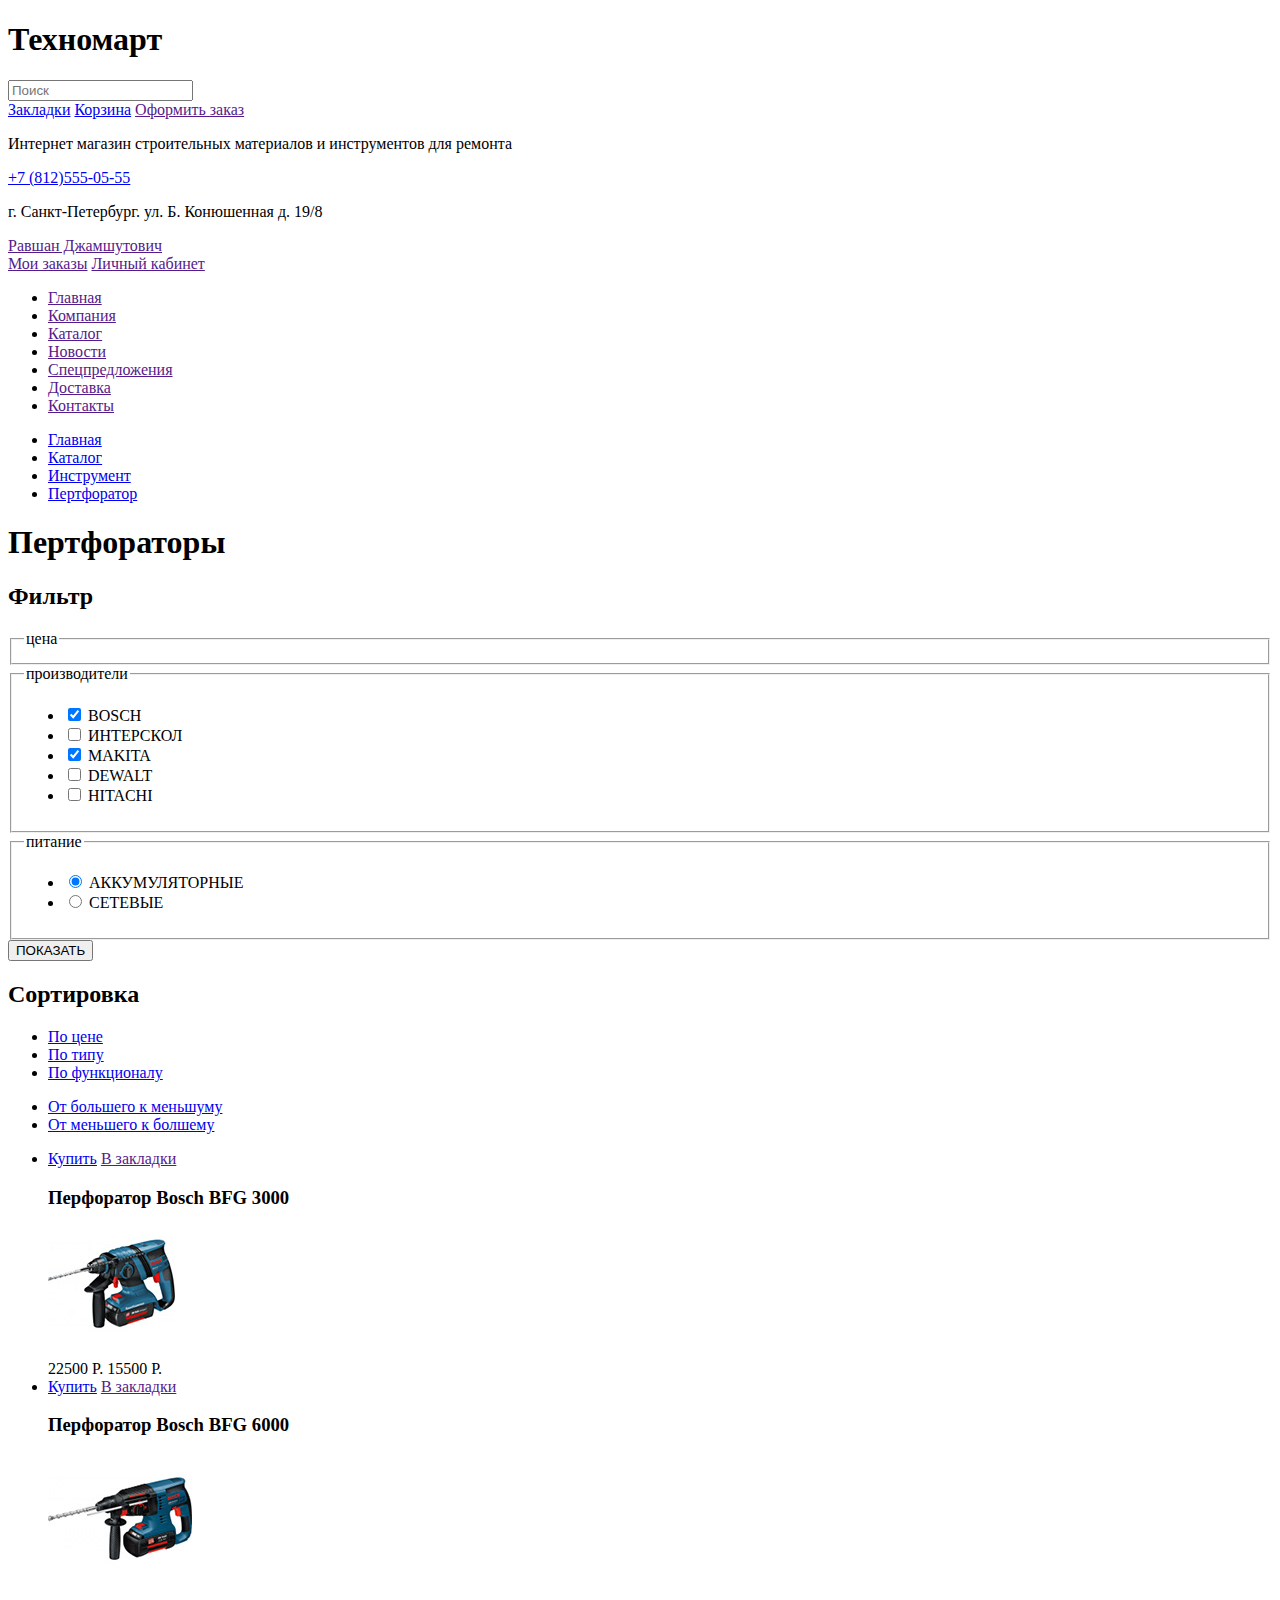
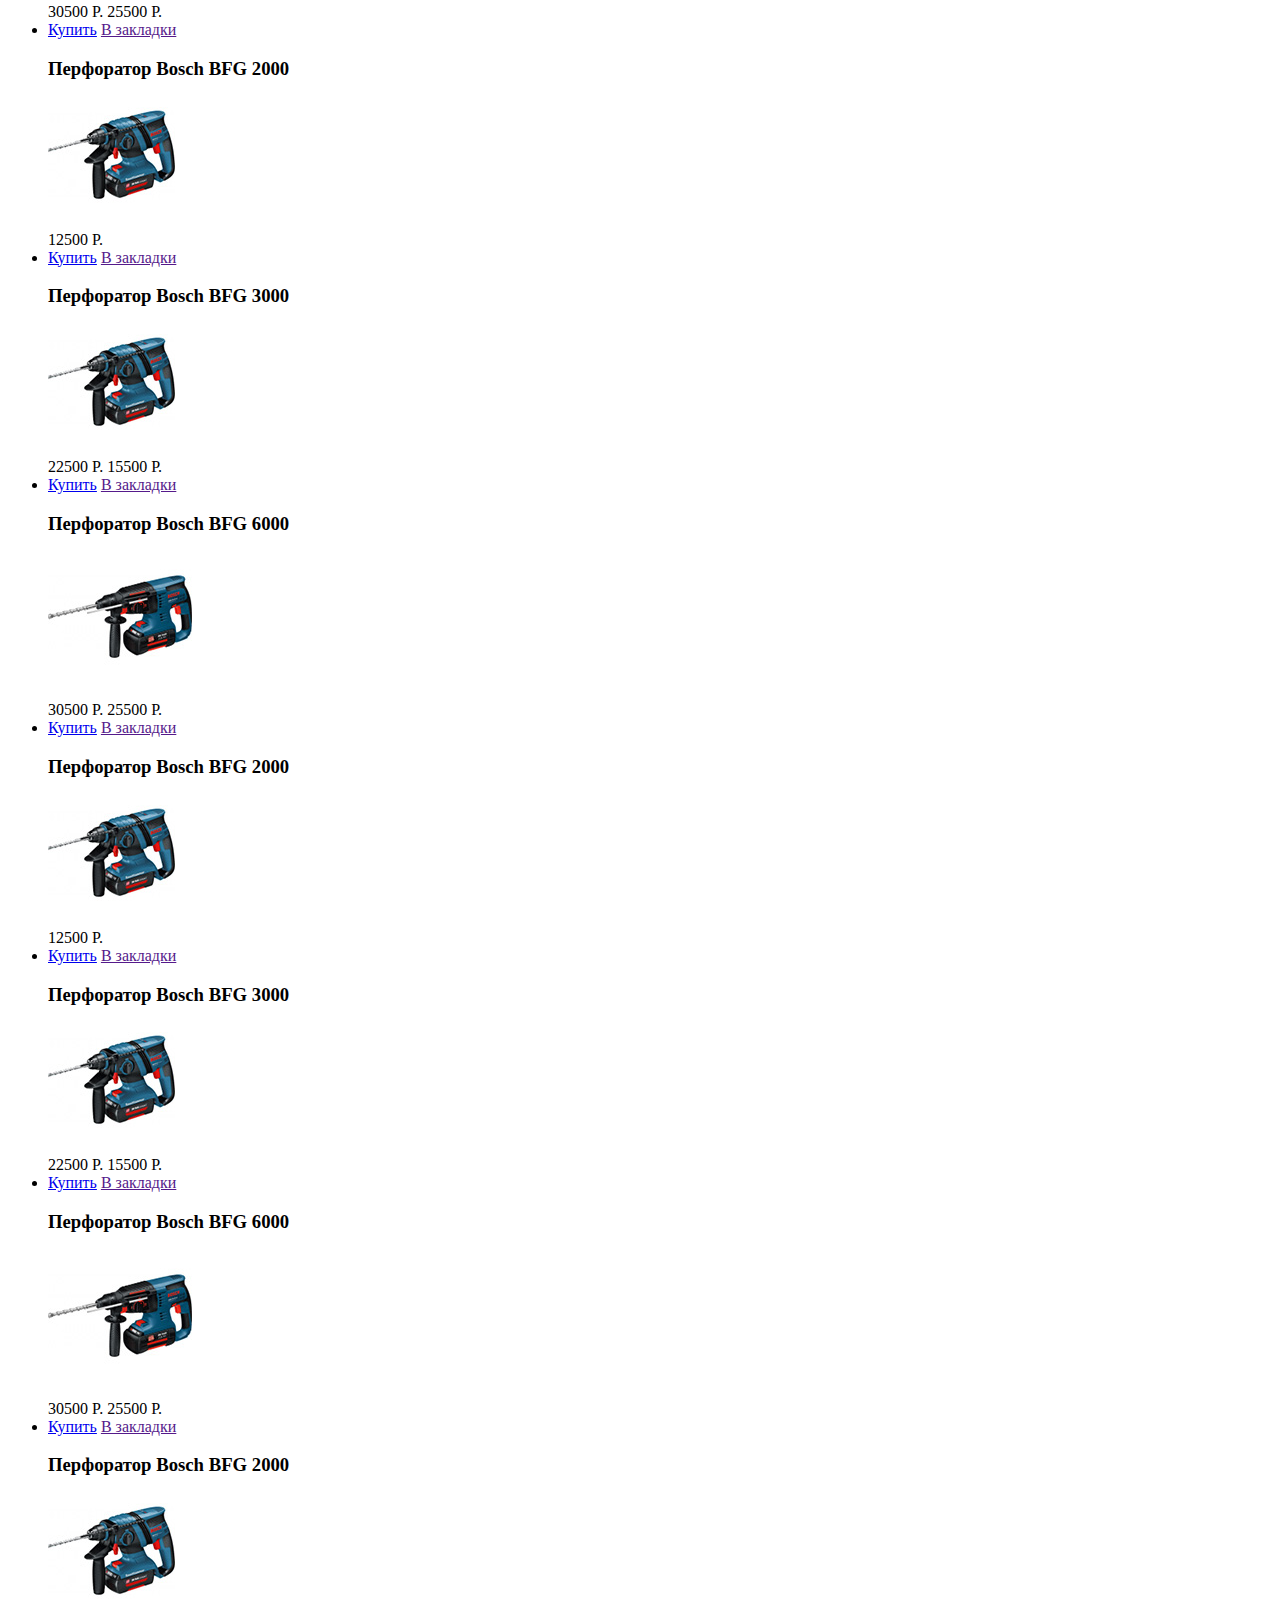
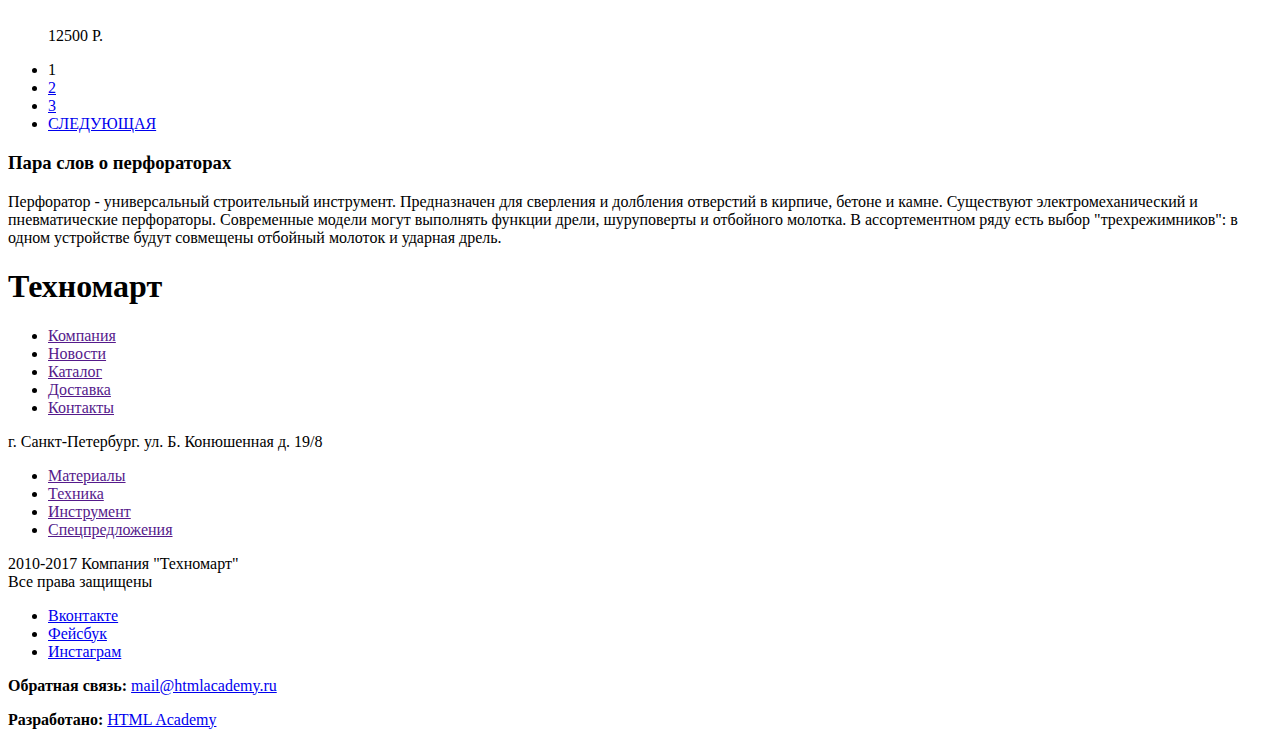
==== catalog.html @ e3977435 "СДесь формы" ====
<!DOCTYPE html>
<html lang="ru">

<head>
  <meta charset="utf-8">
  <title>HTML Academy: Техномарт</title>
</head>

<body>
  <!--
			header
		-->
  <header>
    <div class="conteiner">
      <div class="header-top">
        <div class="logo">
          <h1>Техномарт</h1>
        </div>
        <div class="search"><input type="search" placeholder="Поиск"></div>
        <a class="bookmarks" href="#">Закладки</a>
        <a class="basket" href="#">Корзина</a>
        <a class="checkout" href="">Оформить заказ</a>
      </div>
      <div class="header-bottom">
        <p>Интернет магазин строительных материалов и инструментов для ремонта
        </p>
        <div class="contacts">
          <div class="tel">
            <a href="tel:+78125550555">+7 (812)555-05-55 </a>
          </div>
          <p>г. Санкт-Петербург. ул. Б. Конюшенная д. 19/8</p>
        </div>
        <div class="user-block">
          <a href="">Равшан Джамшутович</a>
        </div>
        <div class="information">
          <a  class="my-orders"href="">Мои заказы</a>
          <a  class ="cabinet "href="">Личный кабинет</a>
        </div>
        <nav class="header-nav">
          <ul>
            <li><a href="">Главная</a></li>
            <li><a href="">Компания</a></li>
            <li><a href="">Каталог</a></li>
            <li><a href="">Новости</a></li>
            <li><a href="">Спецпредложения</a></li>
            <li><a href="">Доставка</a></li>
            <li><a href="">Контакты</a></li>
          </ul>
        </nav>
      </div>
    </div>
  </header>
  <!--
  
         Это main 
   
   -->
  <main>
    <div class="conteiner">
      <ul class="breadcrumbs">
        <li><a href="index">Главная</a></li>
        <li><a href="catalog">Каталог</a></li>
        <li><a href="instrument">Инструмент</a></li>
        <li class="breadcrumbs-current"><a href="perforator">Пертфоратор</a></li>
      </ul>
      <div class="caption">
        <h1>Пертфораторы</h1>
      </div>
      <section class="filters">
        <h2>Фильтр</h2>
        <!-- Здесь будет форма -->
        <form class="filter" metod="get" action="https://echo.htmlacademy.ru">
          <fieldset>
            <legend>цена</legend>
            </fieldset>
          <fieldset>
            <legend>производители</legend>
          <ul>
            <li class="filter-option">
              <input class="visually-hidden filter-input filter-input-checkbox" type="checkbox" name="bosch" id="filter-bosch" checked>
              <label for="filter-bosch">BOSCH</label>
            </li>
            <li class="filter-option">
              <input class="visually-hidden filter-input filter-input-checkbox" type="checkbox" name="интерскол" id="filter-interskol">
              <label for="filter-interskol">ИНТЕРСКОЛ</label>
            </li>
            <li class="filter-option">
              <input class="visually-hidden filter-input filter-input-checkbox" type="checkbox" name="makita" id="filter-makita" checked>
              <label for="filter-makita">MAKITA</label>
            </li>
            <li class="filter-option">
              <input class="visually-hidden filter-input filter-input-checkbox" type="checkbox" name="dewalt" id="filter-dewalt">
              <label for="filter-dewalt">DEWALT</label>
            </li>
            <li class="filter-option">
              <input class="visually-hidden filter-input filter-input-checkbox" type="checkbox" name="hitachi" id="filter-hitachi">
              <label for="filter-hitachi">HITACHI</label>
            </li>
          </ul>
          </fieldset>
          <fieldset>
            <legend>питание</legend>
          <ul>
            <li class="filter-option">
              <input class="visually-hidden filter-input filter-input-radio" type="radio" name="supply" value="baterry" checked id="filter-baterry">
              <label for="filter-baterry">АККУМУЛЯТОРНЫЕ</label>
            </li>
            <li class="filter-option">
              <input class="visually-hidden filter-input filter-input-radio" type="radio" name="supply" value="network" id="filter-supply">
              <label for="filter-supply">СЕТЕВЫЕ</label>
            </li>
          </ul>
          </fieldset>
          <button type="submit" class="filter-button">ПОКАЗАТЬ</button>
        </form>
      </section>
      <section class="catalog">
        <div class=header>
          <h2>Cортировка</h2>
          <ul>
            <li><a href="#">По цене</a>
              <li><a href="#">По типу</a>
                <li><a href="#">По функционалу</a>
          </ul>
          <ul>
            <li><a href="#">От большего к меньшуму</a>
              <li><a href="#">От меньшего к болшему</a>
          </ul>
        </div>
        <div class="catolog-prefarators">
          <ul>
            <li class="popular-product-item">
              <div class="actions">
                <a href="#">Купить</a>
                <a href="">В закладки</a>
              </div>
              <h3> Перфоратор Bosch BFG 3000</h3>
              <p class="popular-product-item-image">
                <img src="/img/bfg_3000.jpg" alt="Перфоратор Bosch BFG 3000" width="127" height="112">
              </p>
              <span class="oldprice">22500 P.</span>
              <span class="newprice">15500 Р.</span>
            </li>
            <li class="popular-product-item">
              <div class="actions">
                <a href="#">Купить</a>
                <a href="">В закладки</a>
              </div>
              <h3>Перфоратор Bosch BFG 6000</h3>
              <p class="popular-product-item-image">
                <img src="/img/bfg_6000.jpg" alt=">Перфоратор Bosch BFG 6000" width="144" height="128">
              </p>
              <span class="oldprice">30500 P.</span>
              <span class="newprice">25500 Р.</span>
            </li>
            <li class="popular-product-item">
              <div class="actions">
                <a href="#">Купить</a>
                <a href="">В закладки</a>
              </div>
              <h3>Перфоратор Bosch BFG 2000</h3>
              <p class="popular-product-item-image">
                <img src="/img/bfg_2000.jpg" alt="Перфоратор Bosch BFG 2000" width="127" height="112">
              </p>
              <span class="newprice">12500 Р.</span>
            </li>
            <li class="popular-product-item">
              <div class="actions">
                <a href="#">Купить</a>
                <a href="">В закладки</a>
              </div>
              <h3> Перфоратор Bosch BFG 3000</h3>
              <p class="popular-product-item-image">
                <img src="/img/bfg_3000.jpg" alt="Перфоратор Bosch BFG 3000" width="127" height="112">
              </p>
              <span class="oldprice">22500 P.</span>
              <span class="newprice">15500 Р.</span>
            </li>
            <li class="popular-product-item">
              <div class="actions">
                <a href="#">Купить</a>
                <a href="">В закладки</a>
              </div>
              <h3>Перфоратор Bosch BFG 6000</h3>
              <p class="popular-product-item-image">
                <img src="/img/bfg_6000.jpg" alt=">Перфоратор Bosch BFG 6000" width="144" height="128">
              </p>
              <span class="oldprice">30500 P.</span>
              <span class="newprice">25500 Р.</span>
            </li>
            <li class="popular-product-item">
              <div class="actions">
                <a href="#">Купить</a>
                <a href="">В закладки</a>
              </div>
              <h3>Перфоратор Bosch BFG 2000</h3>
              <p class="popular-product-item-image">
                <img src="/img/bfg_2000.jpg" alt="Перфоратор Bosch BFG 2000" width="127" height="112">
              </p>
              <span class="newprice">12500 Р.</span>
            </li>
            <li class="popular-product-item">
              <div class="actions">
                <a href="#">Купить</a>
                <a href="">В закладки</a>
              </div>
              <h3> Перфоратор Bosch BFG 3000</h3>
              <p class="popular-product-item-image">
                <img src="/img/bfg_3000.jpg" alt="Перфоратор Bosch BFG 3000" width="127" height="112">
              </p>
              <span class="oldprice">22500 P.</span>
              <span class="newprice">15500 Р.</span>
            </li>
            <li class="popular-product-item">
              <div class="actions">
                <a href="#">Купить</a>
                <a href="">В закладки</a>
              </div>
              <h3>Перфоратор Bosch BFG 6000</h3>
              <p class="popular-product-item-image">
                <img src="/img/bfg_6000.jpg" alt=">Перфоратор Bosch BFG 6000" width="144" height="128">
              </p>
              <span class="oldprice">30500 P.</span>
              <span class="newprice">25500 Р.</span>
            </li>
            <li class="popular-product-item">
              <div class="actions">
                <a href="#">Купить</a>
                <a href="">В закладки</a>
              </div>
              <h3>Перфоратор Bosch BFG 2000</h3>
              <p class="popular-product-item-image">
                <img src="/img/bfg_2000.jpg" alt="Перфоратор Bosch BFG 2000" width="127" height="112">
              </p>
              <span class="newprice">12500 Р.</span>
            </li>
          </ul>
        </div>
        <ul class="pagination-list">
          <li class="pagination-item pagination-item-current"><a>1</a></li>
          <li class="pagination-item"><a href=#>2</a></li>
          <li class="pagination-item"><a href=#>3</a></li>
          <li class="pagination-item paginator-btn-next"><a href=#>СЛЕДУЮЩАЯ</a></li>
        </ul>
      </section>
      <article>
        <h3>Пара слов о перфораторах</h3>
        <P>Перфоратор - универсальный строительный инструмент. Предназначен для сверления и долбления отверстий в кирпиче, бетоне и камне. Существуют электромеханический и пневматические перфораторы. Современные модели могут выполнять функции дрели, шуруповерты и отбойного молотка. В ассортементном ряду есть выбор "трехрежимников": в одном устройстве будут совмещены отбойный молоток и ударная дрель. </P>
      </article>
    </div>
  </main>
  <!-- 
  
  Это Footer

  
  -->
  <footer class="footer">
    <div class="conteiner">
      <div class="top-footer">
        <h1>Техномарт</h1>
        <ul class="top-footer-navigation">
          <li><a href="">Компания</a></li>
          <li><a href="">Новости</a></li>
          <li><a href="">Каталог</a></li>
          <li><a href="">Доставка</a></li>
          <li><a href="">Контакты</a></li>
        </ul>
      </div>
      <div class="footer-center">
        <p>г. Санкт-Петербург. ул. Б. Конюшенная д. 19/8</p>
        <ul class="footer-center-nav">
          <li><a href="">Материалы</a></li>
          <li><a href="">Техника</a></li>
          <li><a href="">Инструмент</a></li>
          <li><a href="">Спецпредложения</a></li>
        </ul>
      </div>
      <div class="bottom-footer">
        <p class="about-contacts">
          2010-2017 Компания "Техномарт" <br> Все права защищены
        </p>
        <div class="footer-social">
          <ul>
            <li><a class="social-button" href="#">Вконтакте</a></li>
            <li><a class="social-button" href="#">Фейсбук</a></li>
            <li><a class="social-button" href="#">Инстаграм</a></li>
          </ul>
        </div>
        <p class="footer-mail">
          <b>Обратная связь:</b>
          <a class="button" href="mail@htmlacademy.ru">mail@htmlacademy.ru</a>
        </p>
        <p class="footer-copyright">
          <b>Разработано:</b>
          <a class="button" href="https://htmlacademy.ru">HTML Academy</a>
        </p>
      </div>
    </div>
  </footer>
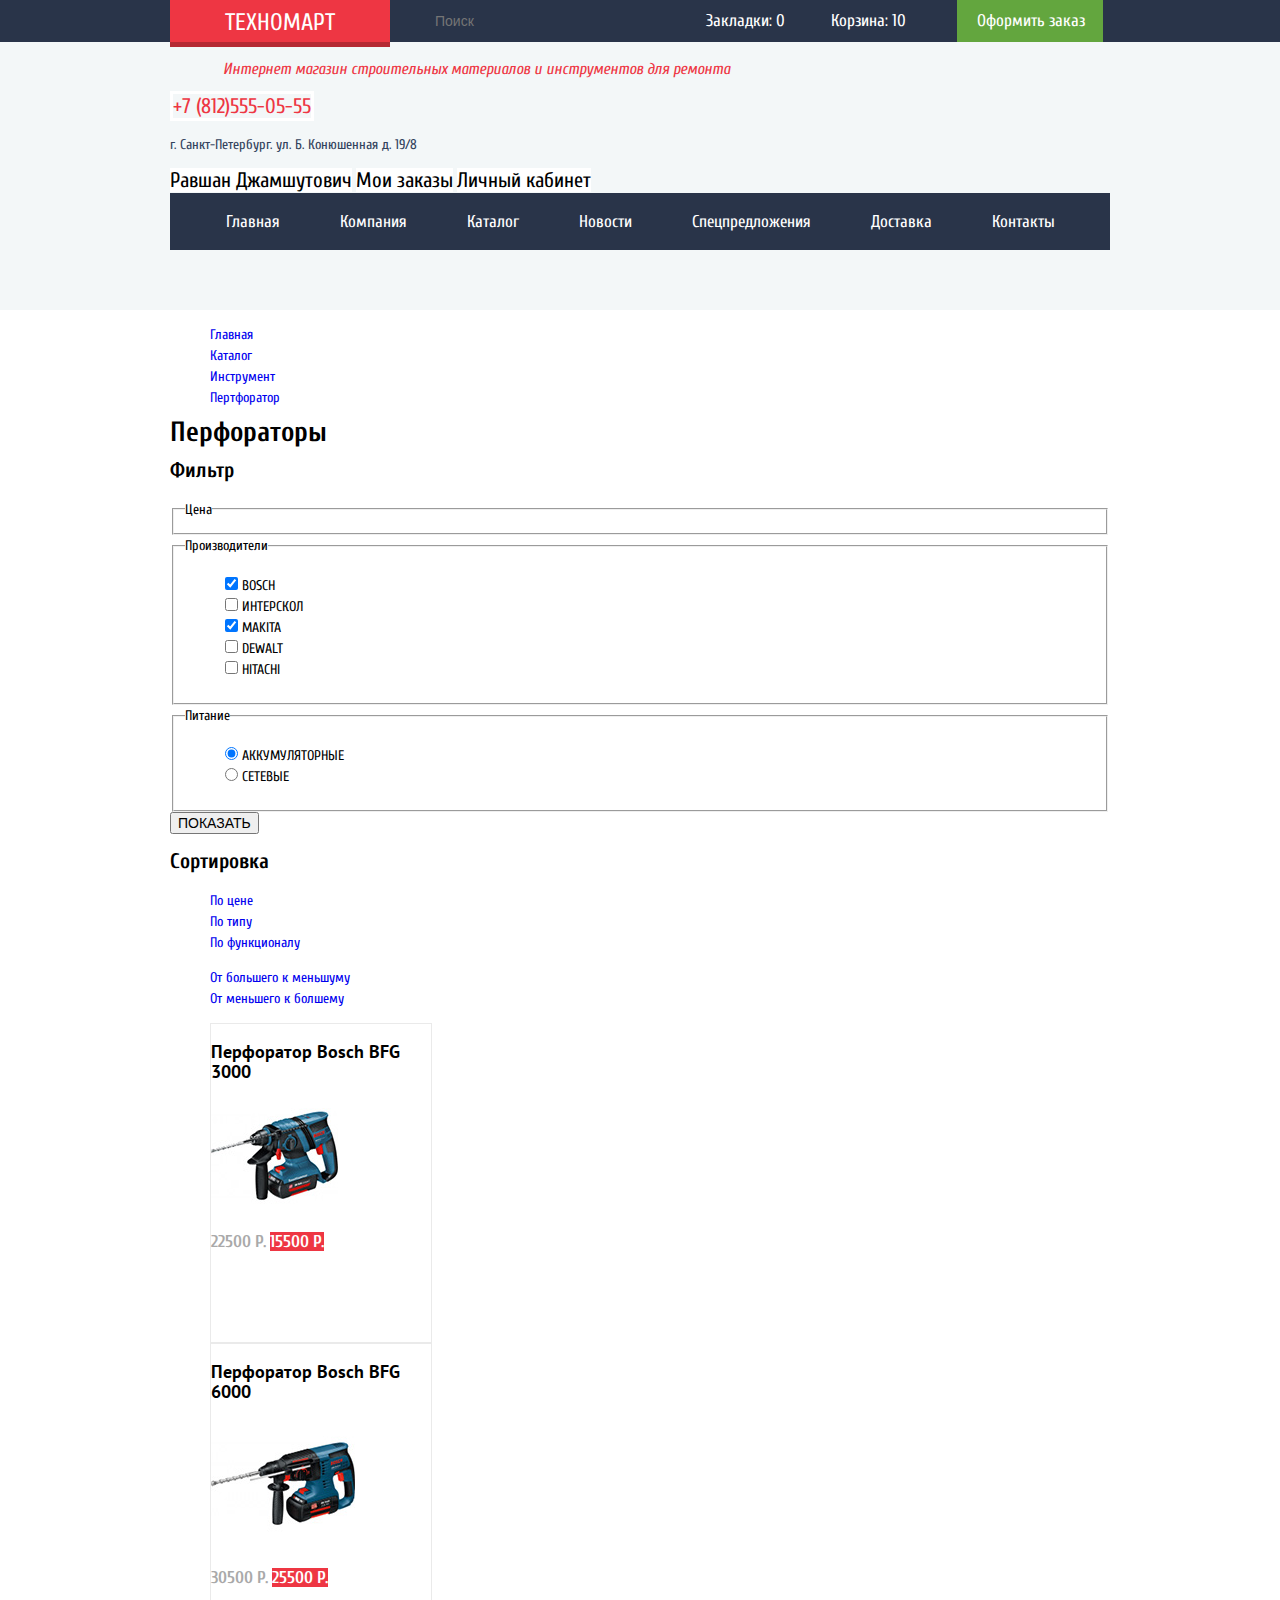
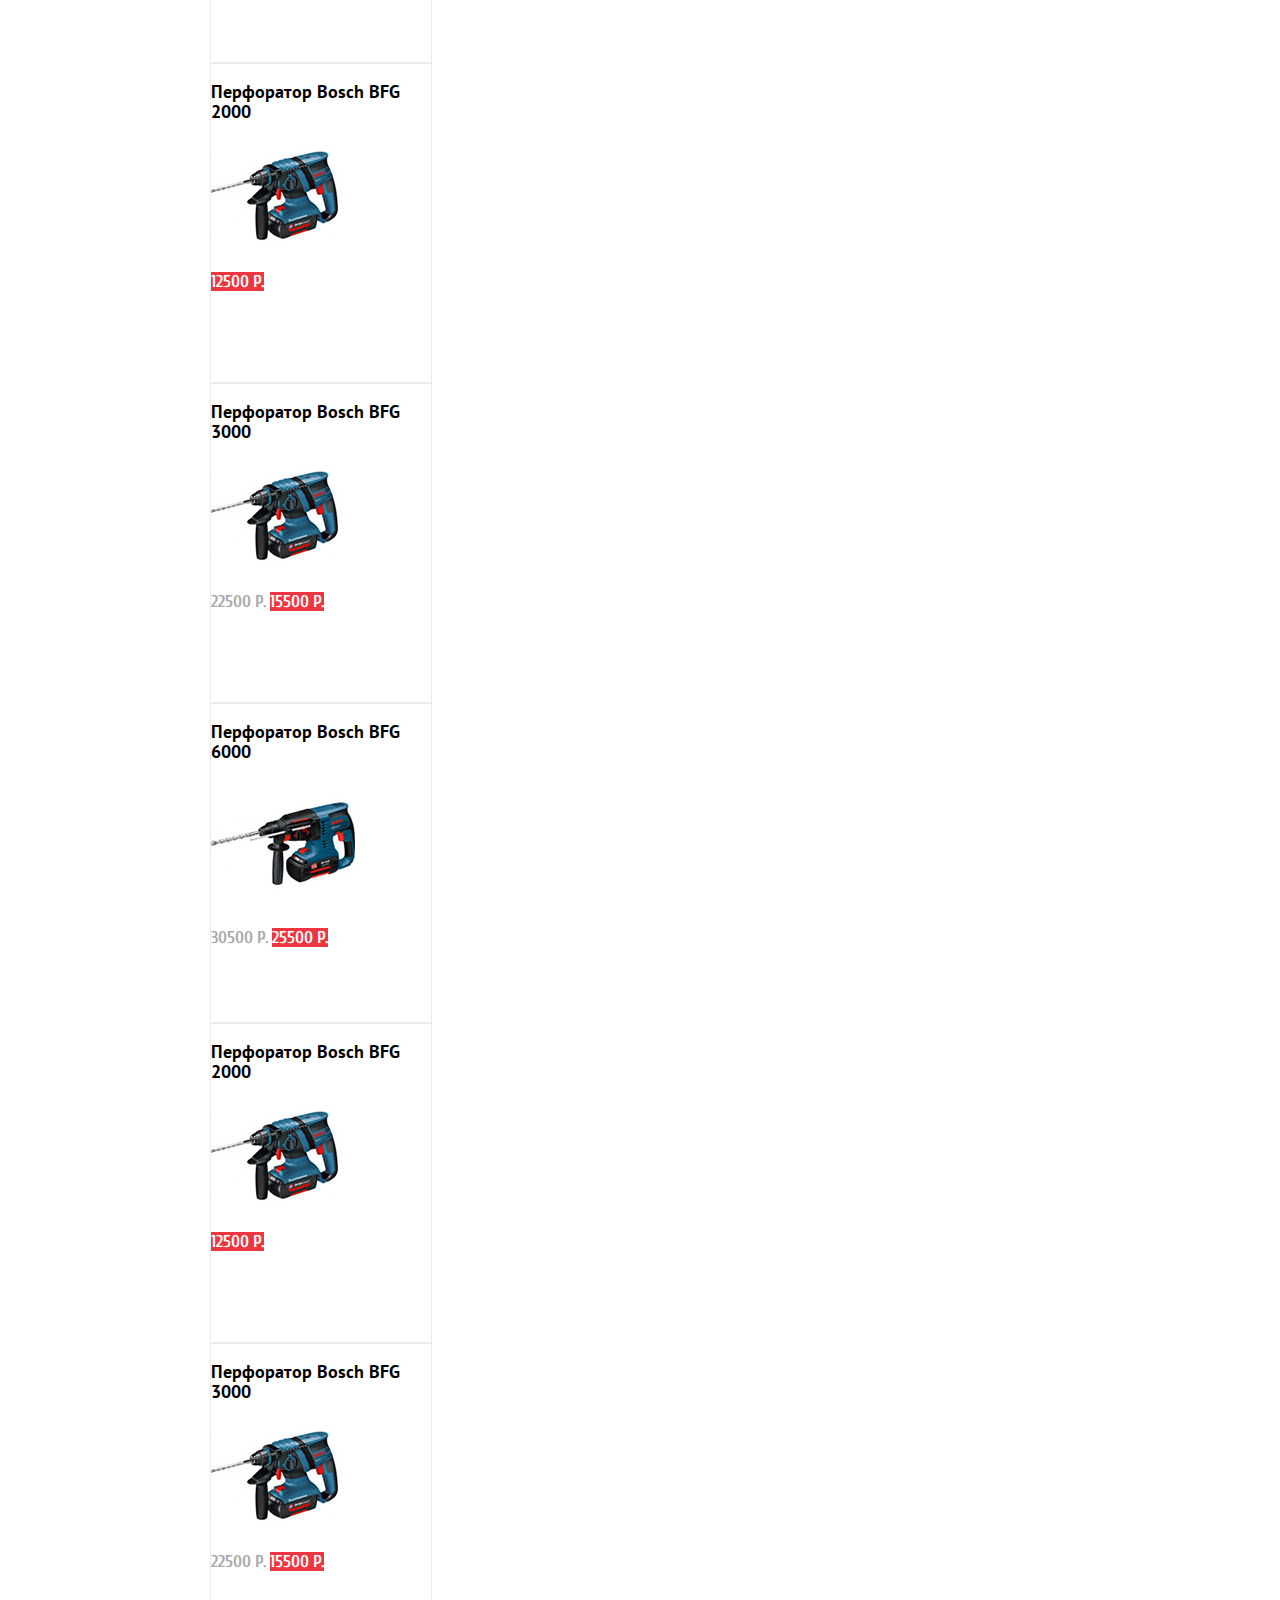
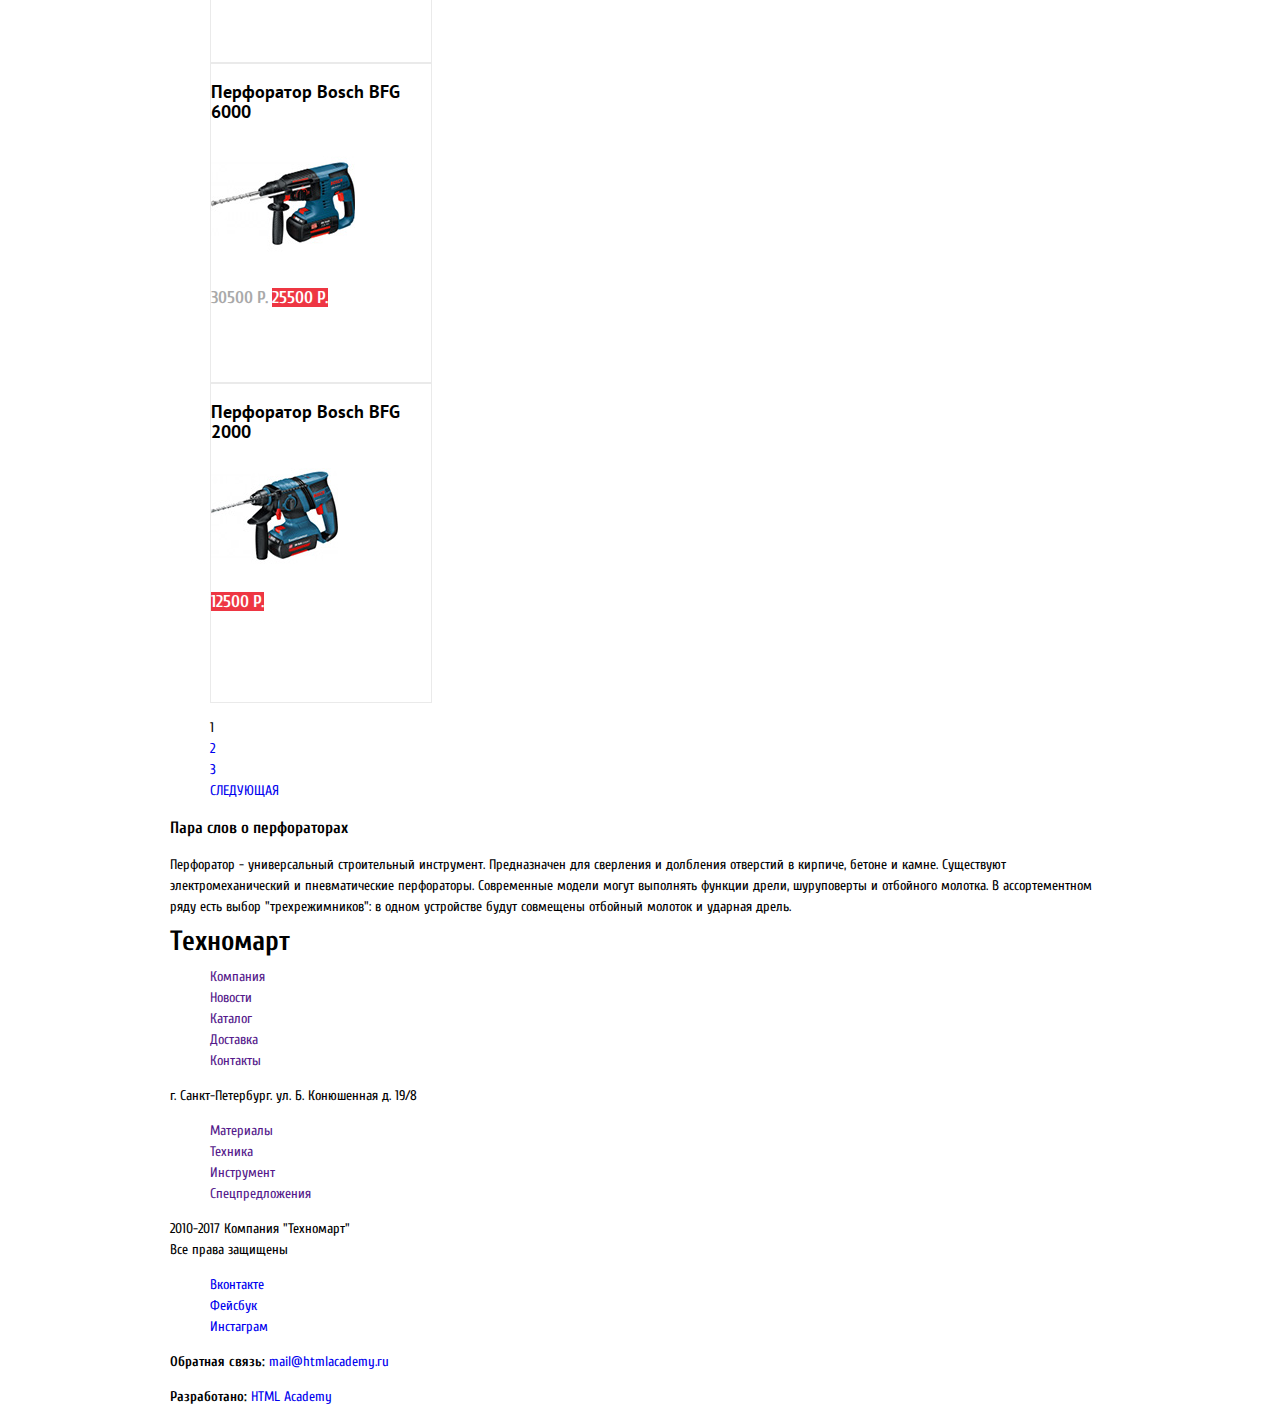
==== commit bb5728a4: "Некоторые исправления в css" ====
--- a/catalog.html
+++ b/catalog.html
@@ -4,26 +4,34 @@
 <head>
   <meta charset="utf-8">
   <title>HTML Academy: Техномарт</title>
+  <link href="https://fonts.googleapis.com/css?family=PT+Sans:400,400i,700,700i&amp;subset=cyrillic" rel="stylesheet">
+  <link href="https://fonts.googleapis.com/css?family=Open+Sans:400,400i,700,700i&amp;subset=cyrillic" rel="stylesheet">
+  <link href="https://fonts.googleapis.com/css?family=Cuprum:400,400i,700,700i&amp;subset=cyrillic" rel="stylesheet">
+  <link rel="stylesheet" href="css/normalize.css">
+  <link rel="stylesheet" type="text/css" href="css/style.css">
 </head>
-
 <body>
   <!--
 			header
 		-->
   <header>
-    <div class="conteiner">
       <div class="header-top">
-        <div class="logo">
-          <h1>Техномарт</h1>
-        </div>
-        <div class="search"><input type="search" placeholder="Поиск"></div>
-        <a class="bookmarks" href="#">Закладки</a>
-        <a class="basket" href="#">Корзина</a>
-        <a class="checkout" href="">Оформить заказ</a>
-      </div>
+       <div class="container">
+        <div class="header-top-wrapper">
+          <a class="logo btn" href="index.html">Техномарт</a>
+          <input class="search" type="search" placeholder="Поиск">
+          <a class="bookmarks btn" href="#">Закладки: 0</a>
+          <a class="basket btn" href="#">Корзина: 10</a>
+          <a class="checkout btn" href="">Оформить заказ</a>
+        </div>
+      </div>
+    </div>
       <div class="header-bottom">
+       <div class="container">
+       <div class="tittle">
         <p>Интернет магазин строительных материалов и инструментов для ремонта
         </p>
+         </div>
         <div class="contacts">
           <div class="tel">
             <a href="tel:+78125550555">+7 (812)555-05-55 </a>
@@ -32,20 +40,18 @@
         </div>
         <div class="user-block">
           <a href="">Равшан Джамшутович</a>
-        </div>
-        <div class="information">
-          <a  class="my-orders"href="">Мои заказы</a>
-          <a  class ="cabinet "href="">Личный кабинет</a>
+          <a  class="my-orders" href="">Мои заказы</a>
+          <a  class="cabinet" href="">Личный кабинет</a>
         </div>
         <nav class="header-nav">
           <ul>
-            <li><a href="">Главная</a></li>
-            <li><a href="">Компания</a></li>
-            <li><a href="">Каталог</a></li>
-            <li><a href="">Новости</a></li>
-            <li><a href="">Спецпредложения</a></li>
-            <li><a href="">Доставка</a></li>
-            <li><a href="">Контакты</a></li>
+            <li><a href="#">Главная</a></li>
+            <li><a href="#">Компания</a></li>
+            <li><a href="#">Каталог</a></li>
+            <li><a href="#">Новости</a></li>
+            <li><a href="#">Спецпредложения</a></li>
+            <li><a href="#">Доставка</a></li>
+            <li><a href="#">Контакты</a></li>
           </ul>
         </nav>
       </div>
@@ -57,7 +63,7 @@
    
    -->
   <main>
-    <div class="conteiner">
+    <div class="container">
       <ul class="breadcrumbs">
         <li><a href="index">Главная</a></li>
         <li><a href="catalog">Каталог</a></li>
@@ -65,17 +71,17 @@
         <li class="breadcrumbs-current"><a href="perforator">Пертфоратор</a></li>
       </ul>
       <div class="caption">
-        <h1>Пертфораторы</h1>
+        <h1>Перфораторы</h1>
       </div>
       <section class="filters">
         <h2>Фильтр</h2>
         <!-- Здесь будет форма -->
-        <form class="filter" metod="get" action="https://echo.htmlacademy.ru">
+        <form class="filter" method="get" action="https://echo.htmlacademy.ru">
           <fieldset>
-            <legend>цена</legend>
+            <legend>Цена</legend>
             </fieldset>
           <fieldset>
-            <legend>производители</legend>
+            <legend>Производители</legend>
           <ul>
             <li class="filter-option">
               <input class="visually-hidden filter-input filter-input-checkbox" type="checkbox" name="bosch" id="filter-bosch" checked>
@@ -100,7 +106,7 @@
           </ul>
           </fieldset>
           <fieldset>
-            <legend>питание</legend>
+            <legend>Питание</legend>
           <ul>
             <li class="filter-option">
               <input class="visually-hidden filter-input filter-input-radio" type="radio" name="supply" value="baterry" checked id="filter-baterry">
@@ -257,7 +263,7 @@
   
   -->
   <footer class="footer">
-    <div class="conteiner">
+    <div class="container">
       <div class="top-footer">
         <h1>Техномарт</h1>
         <ul class="top-footer-navigation">
--- a/css/style.css
+++ b/css/style.css
@@ -0,0 +1,379 @@
+body {
+  margin: 0;
+  padding: 0;
+  font-family: "Cuprum","Arial",sans-serif;
+  min-width: 940px;
+  line-height: 21px;
+  font-size: 14px;
+  font-weight: 400;
+  color: black;
+  
+}
+a {
+  text-decoration: none;
+}
+/* Начало header */
+header { 
+  display: flex;
+  flex-direction: column;
+  background: #f3f7f8;
+}
+.header-top { 
+  background: #293449;
+}
+.container {
+  width: 940px;
+  margin: auto;
+  padding: 0 10px;
+}
+.header-top-wrapper {
+   display: flex;
+   flex-direction: row;
+   align-items: center;
+}
+/* Логотип */
+.logo {
+  min-width:165px;
+  margin: 0;
+  padding: 11px 0 7px 55px;
+  font-size: 24px;
+  line-height: 24px;
+  font-weight: 400;
+  box-shadow: 0 5px 0 0 #b52933;
+  text-transform: uppercase;
+  background: #ee3643;
+}
+h1 {
+  margin: 0;
+}
+.search  {
+  min-width: 260px;
+ background: #293449;
+ padding: 12px 45px;
+ color: #fff;
+ cursor: pointer;
+  border: none;
+}
+.search:hover {
+  background: rgba(0,0,0,.2);
+  border: none;
+}
+.bookmarks {
+  min-width: 105px;
+  font-size: 17px;
+  line-height: 18px;
+  padding: 12px 0 12px 45px;
+}
+.basket {
+ min-width: 126px;
+  font-size: 17px;
+  line-height: 18px;
+  padding: 12px 0;
+  padding-left: 20px;
+}
+.checkout {
+ min-width: 126px;
+  font-size: 17px;
+  line-height: 18px;
+  padding: 12px 0;
+  padding-left: 20px;
+  background: #63a63e;
+}
+
+.header-bottom {  
+
+}
+.header-bottom-wrapper {
+  display: flex;
+  flex-direction: row;
+  justify-content: center;
+  flex-wrap:wrap;
+  justify-content: space-between;
+  align-items: center;
+  min-height: 160px;
+}
+.tittle {
+  flex-basis: 300px;
+  font-size: 16px;
+  line-height: 23px;
+  color: #ee3643;
+  font-style: italic;
+}
+.tittle p  {
+  padding: 0;
+  margin-left: 53px;
+}
+
+
+.contacts {
+  flex-basis: 300px;
+}
+.contacts a {
+  color: #ee3643;
+  font-size: 21px;
+  line-height: 18px;
+  border: 3px solid #ffffff;
+} 
+.contacts p {
+  color:#32425c;
+  font-size: 14px;
+  line-height: 24px;
+  font-weight: 400;
+}
+.user-block {
+  flex-basis: 300px;
+}
+.user-block a {
+  font-size: 21px;
+  line-height: 18px;
+  color: black;
+  background: white;
+}
+/* Конец header*/
+.header-nav ul {
+  display: flex;
+  flex-direction: row;
+  justify-content:center;
+  align-items: stretch;
+  margin: auto;
+  list-style: none;
+  padding: 0 5px;
+}
+.header-nav li {
+  display: flex;
+  height: auto;
+  font-size: 17px;
+}
+.header-nav a {
+  padding: 20px 30px;
+  font-size: 17px;
+  line-height: 17px;
+}
+.header-nav {
+  margin-bottom: 60px;
+  line-height: 17px;
+  background: #293449;
+}
+.header-top a,
+.header-nav a {
+  color: #ffffff;
+}
+.header-top a:hover,
+.header-top a:focus, 
+.header-nav a:hover,
+.header-nav a:focus {
+  background: rgba(0,0,0,.2);
+}
+/* Начало main */
+main {
+  display: flex;
+  flex-direction: column;
+}
+/*      Слайды    =/ */
+.offers {
+  display: flex;
+  flex-direction: row;
+}
+.sliders {
+ order: 1;
+}
+.sliders h2 {
+  font-size: 30px;
+  font-weight: 700;
+  line-height: 30px;
+  color: #ffffff;
+  text-transform: uppercase;
+}
+.sliders p {
+  font-family: 'PT Sans';
+  font-size: 18px;
+  font-weight: 400px;
+  line-height: 24px;
+  color: #ffffff;
+}
+.popular-button {
+    width: 250px;
+    font-size: 14px; */
+    line-height: 18px;
+    color: #ffffff; 
+    background: #ee3643;
+    border-radius: 3px;
+    text-transform: uppercase;
+    padding: 14px 0;
+    text-align: center;
+}
+.slide1 {
+  background-image: url(/img/slider_1.jpg );
+  width: 620px;
+  height: 266px;
+}
+/*      Воторй слайд    =/*/
+.slide2 {
+  background-image: url(/img/slider_2.jpg);
+  width: 620px;
+  height: 266px;
+}
+
+/*   желтый прямоуголтники которые я не понимаю  */
+.categories ul {
+  display: flex;
+  flex-direction: row;
+  justify-content: space-between;
+  padding: 0;
+  flex-wrap: ;
+}
+.category {
+  list-style: none;
+}
+.category {
+  width: 300px;
+  height: 123px;
+  font-size: 24px;
+  margin-right: 20px;
+  color:#ffffff;
+  background-color: #f6b22d;
+}
+/*  Не получается с желты ми блоками попробую  сделать карточку с дрелью */
+ul {
+  text-decoration: none;
+   list-style-type: none;
+}
+.popular-product-list {
+  display: flex;
+  flex-direction: row;
+  justify-content: space-between;
+  padding: 0;
+}
+.popular-product-item:hover {
+  box-shadow: 0 0 10px #aeb2ba;
+}
+.actions {
+    position:absolute;
+    display:none;
+}
+.popular-product-item:hover .actions {
+  display:block;
+}
+.button-category {
+  font-size: 14px;
+  width: 138px;
+  color: #ffffff;
+  padding: 10px 0px;
+  background: rgba(0,0,0,.1);
+}
+.popular {
+  display: flex;
+  justify-content: space-between;
+  align-items: center;
+  padding: 0 30px;
+  background-color: #f9f5f0;
+  height: 89px;
+}
+.popular h2 {
+  font-size: 30px;
+  line-height: 30px;
+  color: #32425c;
+  vertical-align: middle;
+  text-transform: uppercase;
+}
+.popular a {
+  background: #ee3643;
+  color:#ffffff;
+  font-size: 14px;
+  line-height: 18px;
+}
+.popular-product-item {
+  position:relative;  
+  width: 220px;
+  height: 318px;
+  border: 1px solid #eaeaea;
+}
+.popular-product-item h3 {
+  font-family: PT sans;
+  font-size: 18px;
+  line-height: 20px;
+}
+.oldprice {
+  font-size: 17px;
+  font-weight: 700;
+  line-height: 18px;
+  color: #a9a9a9;
+}
+.newprice {
+  font-size: 17px;
+  font-weight: 700;
+  line-height: 18px;
+  background: #ee3643;
+  color: #ffffff;
+}
+.popular-manufacturer {
+   
+}
+.popular-manufacturer-list {
+  display: flex;
+  flex-direction: row;
+  flex-wrap: wrap;
+  justify-content: space-between;
+  align-content:  space-around;
+  padding: 0;
+}
+.popular-manufacturer-item {
+  display: flex;
+  flex-direction: row;
+  align-items: center;
+  justify-content: center;
+  width: 220px;
+  height: 145px;
+  border: 1px solid #eaeaea;
+  margin-top: 20px;
+}
+/* Не щабудь переделать чтоб красиво было а ене это безобразие */
+.popular-manufacturer-item a {
+  padding: 50px;
+}
+.popular-manufacturer-item:hover {
+  box-shadow: 0 10px 25px rgba(41,52,73,.5);
+}
+/* Наконец-то я добрался до сервисов  */
+.service-background {
+  background: #f3f7f8;
+}
+.service h2 {
+  font-weight: 400;
+  font-size: 30px;
+  line-height: 24px;
+  color:#000000;
+  text-transform:uppercase;
+}
+.service p {
+  font-size:14px;
+  
+}
+.service-controls {
+  display: flex;
+  flex-direction: column;
+}
+
+.service-controls label {
+  font-size: 21px;
+  line-height: 30px;
+  max-width: 220px;
+  background: #32425c;
+  color:#ffffff;
+  padding: 15px 10px;
+  text-align: left;
+  vertical-align: middle;
+}
+.service-controls label:hover {
+  background: #293449;
+}
+.service-help-right span {
+  font-family: "Cuprum","Arial",sans-serif;
+  font-size: 36px;
+  line-height: 24px;
+  color:#32425c;
+  text-transform: uppercase;
+}
+.service-help-right p {
+  font-size:  14px;
+}
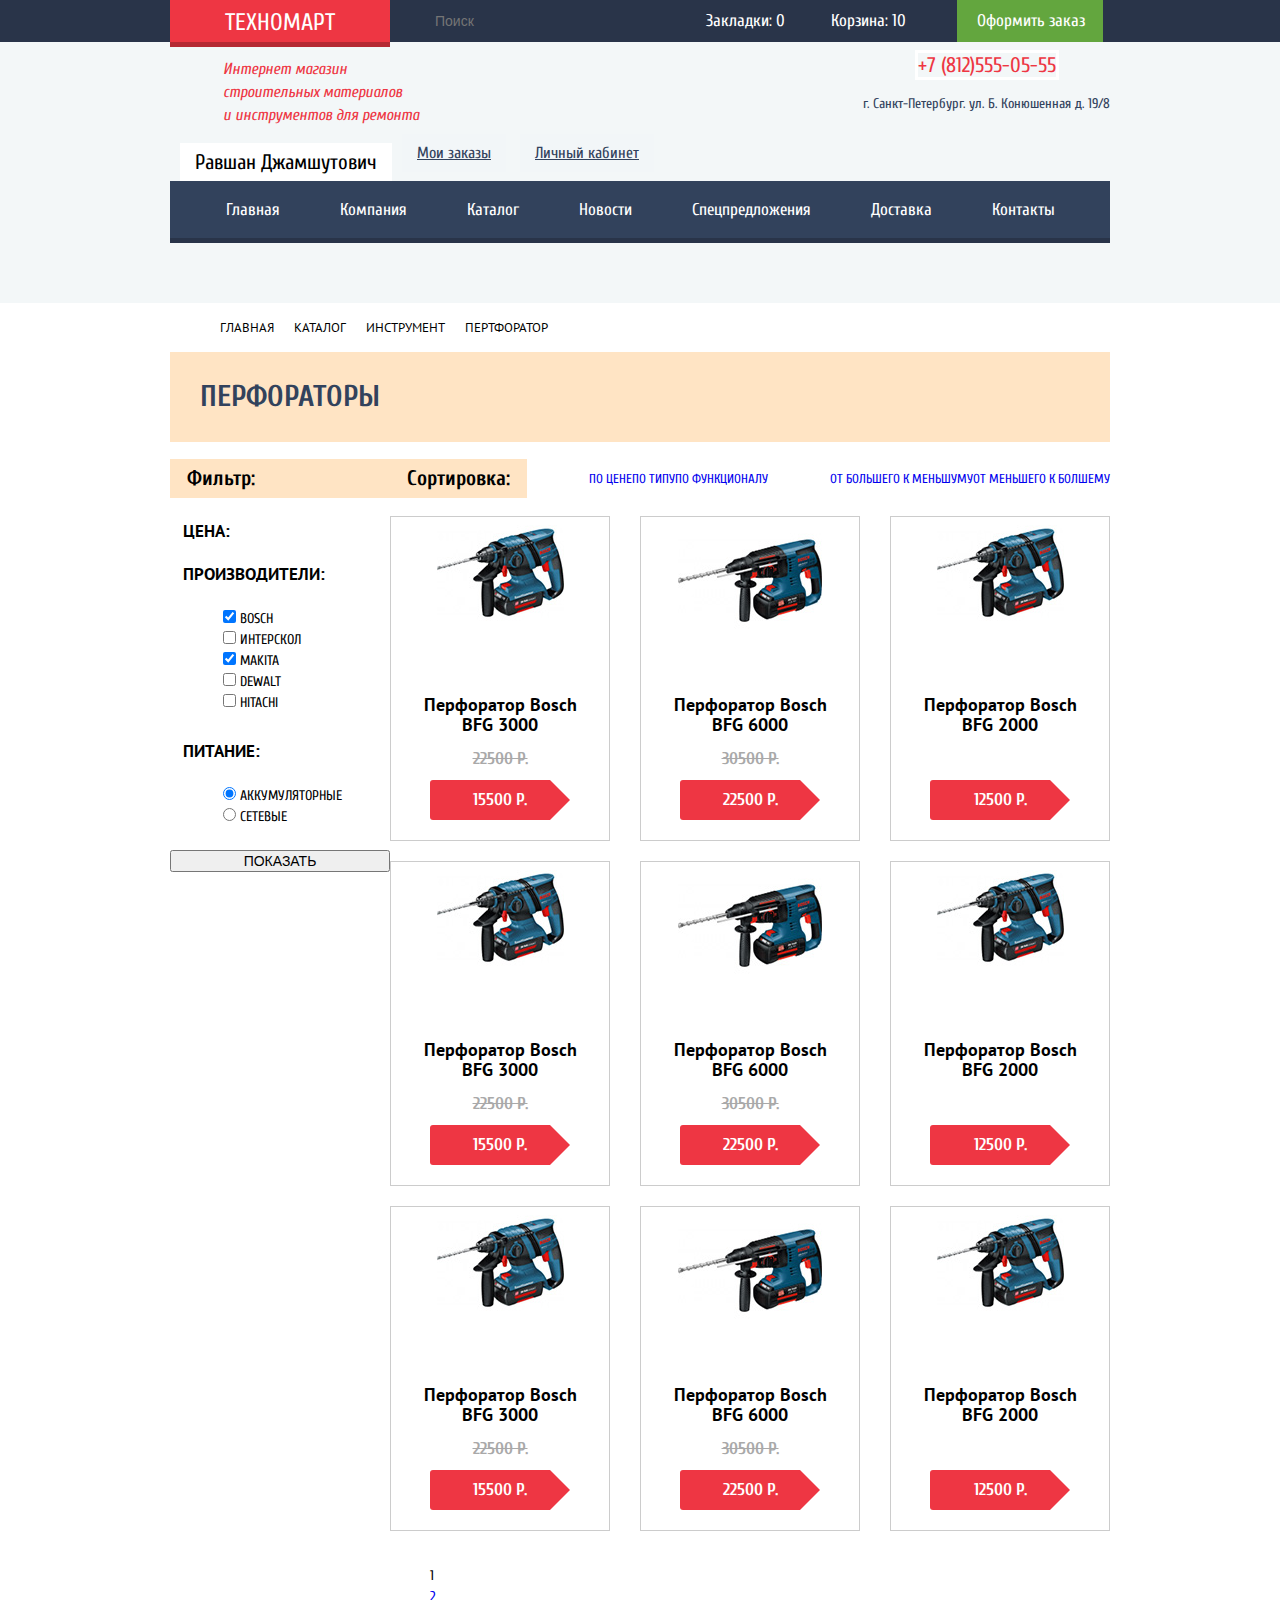
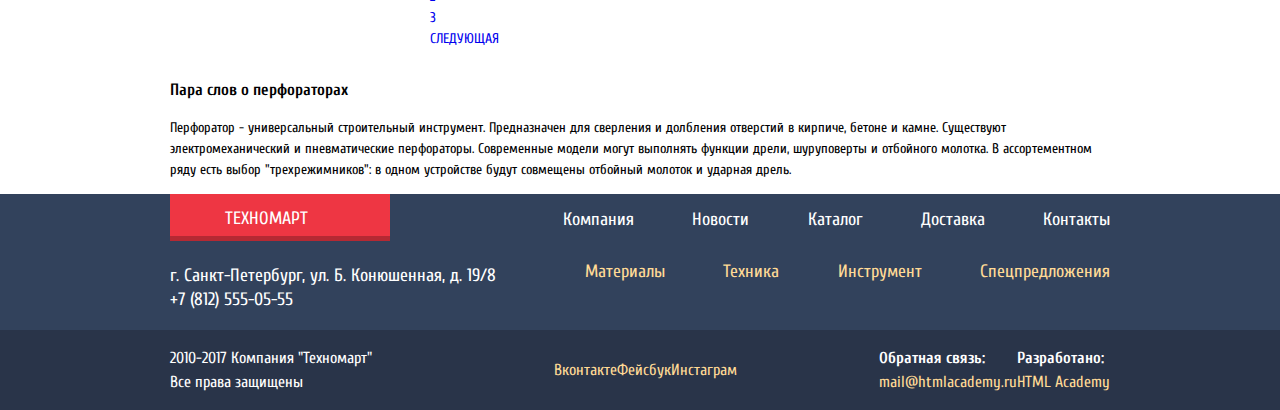
==== commit ac9fd6c6: "Почти сделал католог" ====
--- a/catalog.html
+++ b/catalog.html
@@ -10,13 +10,14 @@
   <link rel="stylesheet" href="css/normalize.css">
   <link rel="stylesheet" type="text/css" href="css/style.css">
 </head>
+
 <body>
   <!--
 			header
 		-->
   <header>
-      <div class="header-top">
-       <div class="container">
+    <div class="header-top">
+      <div class="container">
         <div class="header-top-wrapper">
           <a class="logo btn" href="index.html">Техномарт</a>
           <input class="search" type="search" placeholder="Поиск">
@@ -26,34 +27,38 @@
         </div>
       </div>
     </div>
-      <div class="header-bottom">
-       <div class="container">
-       <div class="tittle">
-        <p>Интернет магазин строительных материалов и инструментов для ремонта
-        </p>
-         </div>
-        <div class="contacts">
-          <div class="tel">
-            <a href="tel:+78125550555">+7 (812)555-05-55 </a>
-          </div>
-          <p>г. Санкт-Петербург. ул. Б. Конюшенная д. 19/8</p>
-        </div>
-        <div class="user-block">
-          <a href="">Равшан Джамшутович</a>
-          <a  class="my-orders" href="">Мои заказы</a>
-          <a  class="cabinet" href="">Личный кабинет</a>
-        </div>
-        <nav class="header-nav">
-          <ul>
-            <li><a href="#">Главная</a></li>
-            <li><a href="#">Компания</a></li>
-            <li><a href="#">Каталог</a></li>
-            <li><a href="#">Новости</a></li>
-            <li><a href="#">Спецпредложения</a></li>
-            <li><a href="#">Доставка</a></li>
-            <li><a href="#">Контакты</a></li>
-          </ul>
-        </nav>
+    <div class="header-bottom">
+      <div class="container">
+        <div class="header-bottom-wrapper">
+          <div class="tittle">
+            <p>Интернет магазин<br> строительных материалов<br> и инструментов для ремонта
+            </p>
+          </div>
+          <div class="contacts">
+            <div class="tel">
+              <a href="tel:+78125550555">+7 (812)555-05-55 </a>
+            </div>
+            <p>г. Санкт-Петербург. ул. Б. Конюшенная д. 19/8</p>
+          </div>
+          <div class="user-block">
+            <a href="">Равшан Джамшутович</a>
+            <div class="regisration">
+              <a class="my-orders" href="">Мои заказы</a>
+              <a class="cabinet" href="">Личный кабинет</a>
+            </div>
+          </div>
+          <nav class="header-nav">
+            <ul>
+              <li><a href="#">Главная</a></li>
+              <li><a href="#">Компания</a></li>
+              <li><a href="#">Каталог</a></li>
+              <li><a href="#">Новости</a></li>
+              <li><a href="#">Спецпредложения</a></li>
+              <li><a href="#">Доставка</a></li>
+              <li><a href="#">Контакты</a></li>
+            </ul>
+          </nav>
+        </div>
       </div>
     </div>
   </header>
@@ -64,197 +69,204 @@
    -->
   <main>
     <div class="container">
-      <ul class="breadcrumbs">
-        <li><a href="index">Главная</a></li>
-        <li><a href="catalog">Каталог</a></li>
-        <li><a href="instrument">Инструмент</a></li>
-        <li class="breadcrumbs-current"><a href="perforator">Пертфоратор</a></li>
-      </ul>
-      <div class="caption">
-        <h1>Перфораторы</h1>
-      </div>
-      <section class="filters">
-        <h2>Фильтр</h2>
-        <!-- Здесь будет форма -->
-        <form class="filter" method="get" action="https://echo.htmlacademy.ru">
-          <fieldset>
-            <legend>Цена</legend>
-            </fieldset>
-          <fieldset>
-            <legend>Производители</legend>
-          <ul>
-            <li class="filter-option">
-              <input class="visually-hidden filter-input filter-input-checkbox" type="checkbox" name="bosch" id="filter-bosch" checked>
-              <label for="filter-bosch">BOSCH</label>
-            </li>
-            <li class="filter-option">
-              <input class="visually-hidden filter-input filter-input-checkbox" type="checkbox" name="интерскол" id="filter-interskol">
-              <label for="filter-interskol">ИНТЕРСКОЛ</label>
-            </li>
-            <li class="filter-option">
-              <input class="visually-hidden filter-input filter-input-checkbox" type="checkbox" name="makita" id="filter-makita" checked>
-              <label for="filter-makita">MAKITA</label>
-            </li>
-            <li class="filter-option">
-              <input class="visually-hidden filter-input filter-input-checkbox" type="checkbox" name="dewalt" id="filter-dewalt">
-              <label for="filter-dewalt">DEWALT</label>
-            </li>
-            <li class="filter-option">
-              <input class="visually-hidden filter-input filter-input-checkbox" type="checkbox" name="hitachi" id="filter-hitachi">
-              <label for="filter-hitachi">HITACHI</label>
-            </li>
-          </ul>
-          </fieldset>
-          <fieldset>
-            <legend>Питание</legend>
-          <ul>
-            <li class="filter-option">
-              <input class="visually-hidden filter-input filter-input-radio" type="radio" name="supply" value="baterry" checked id="filter-baterry">
-              <label for="filter-baterry">АККУМУЛЯТОРНЫЕ</label>
-            </li>
-            <li class="filter-option">
-              <input class="visually-hidden filter-input filter-input-radio" type="radio" name="supply" value="network" id="filter-supply">
-              <label for="filter-supply">СЕТЕВЫЕ</label>
-            </li>
-          </ul>
-          </fieldset>
-          <button type="submit" class="filter-button">ПОКАЗАТЬ</button>
-        </form>
-      </section>
-      <section class="catalog">
-        <div class=header>
-          <h2>Cортировка</h2>
-          <ul>
-            <li><a href="#">По цене</a>
-              <li><a href="#">По типу</a>
-                <li><a href="#">По функционалу</a>
-          </ul>
-          <ul>
-            <li><a href="#">От большего к меньшуму</a>
-              <li><a href="#">От меньшего к болшему</a>
-          </ul>
-        </div>
-        <div class="catolog-prefarators">
-          <ul>
-            <li class="popular-product-item">
-              <div class="actions">
-                <a href="#">Купить</a>
-                <a href="">В закладки</a>
+      <div class="catalog-main">
+        <ul class="breadcrumbs">
+          <li><a href="index">Главная</a></li>
+          <li><a href="catalog">Каталог</a></li>
+          <li><a href="instrument">Инструмент</a></li>
+          <li class="breadcrumbs-current"><a href="perforator">Пертфоратор</a></li>
+        </ul>
+        <div class="caption">
+          <h1>Перфораторы</h1>
+        </div>
+        <div class="main-center">
+          <section class="filters">
+            <h2>Фильтр:</h2>
+            <!-- Здесь будет форма -->
+            <form class="filter" method="get" action="https://echo.htmlacademy.ru">
+              <fieldset>
+                <legend>Цена:</legend>
+              </fieldset>
+              <fieldset>
+                <legend>Производители:</legend>
+                <ul>
+                  <li class="filter-option">
+                    <input class="visually-hidden filter-input filter-input-checkbox" type="checkbox" name="bosch" id="filter-bosch" checked>
+                    <label for="filter-bosch">BOSCH</label>
+                  </li>
+                  <li class="filter-option">
+                    <input class="visually-hidden filter-input filter-input-checkbox" type="checkbox" name="интерскол" id="filter-interskol">
+                    <label for="filter-interskol">ИНТЕРСКОЛ</label>
+                  </li>
+                  <li class="filter-option">
+                    <input class="visually-hidden filter-input filter-input-checkbox" type="checkbox" name="makita" id="filter-makita" checked>
+                    <label for="filter-makita">MAKITA</label>
+                  </li>
+                  <li class="filter-option">
+                    <input class="visually-hidden filter-input filter-input-checkbox" type="checkbox" name="dewalt" id="filter-dewalt">
+                    <label for="filter-dewalt">DEWALT</label>
+                  </li>
+                  <li class="filter-option">
+                    <input class="visually-hidden filter-input filter-input-checkbox" type="checkbox" name="hitachi" id="filter-hitachi">
+                    <label for="filter-hitachi">HITACHI</label>
+                  </li>
+                </ul>
+              </fieldset>
+              <fieldset>
+                <legend>Питание:</legend>
+                <ul>
+                  <li class="filter-option">
+                    <input class="visually-hidden filter-input filter-input-radio" type="radio" name="supply" value="baterry" checked id="filter-baterry">
+                    <label for="filter-baterry">АККУМУЛЯТОРНЫЕ</label>
+                  </li>
+                  <li class="filter-option">
+                    <input class="visually-hidden filter-input filter-input-radio" type="radio" name="supply" value="network" id="filter-supply">
+                    <label for="filter-supply">СЕТЕВЫЕ</label>
+                  </li>
+                </ul>
+              </fieldset>
+              <button type="submit" class="filter-button">ПОКАЗАТЬ</button>
+            </form>
+          </section>
+          <section class="catalog">
+            <div class=header-main>
+              <h2>Cортировка:</h2>
+              <ul class="sorting">
+                <li><a href="#">По цене</a>
+                  <li><a href="#">По типу</a>
+                    <li><a href="#">По функционалу</a>
+              </ul>
+              <ul class="sorting">
+                <li><a href="#">От большего к меньшуму</a>
+                  <li><a href="#">От меньшего к болшему</a>
+              </ul>
+            </div>
+            <div class="catolog-prefarators">
+              <ul>
+                <li class="popular-product-item">
+                  <div class="actions">
+                    <a class="in-basket" href="">Купить</a>
+                    <a class="in-bookmarks" href="">В закладки</a>
+                  </div>
+                  <div class="popular-image">
+                    <img src="/img/bfg_3000.jpg" alt="Перфоратор Bosch BFG 3000" width="127" height="112">
+                  </div>
+                  <h3>Перфоратор Bosch BFG 3000</h3>
+                  <div class="oldprice">22500 P.</div>
+                  <div class="newprice">15500 Р.</div>
+                </li>
+                <li class="popular-product-item">
+                  <div class="actions">
+                    <a class="in-basket" href="">Купить</a>
+                    <a class="in-bookmarks" href="">В закладки</a>
+                  </div>
+                  <div class="popular-image">
+                    <img src="/img/bfg_6000.jpg" alt="Перфоратор Bosch BFG 6000" width="144" height="128">
+                  </div>
+                  <h3>Перфоратор Bosch BFG 6000</h3>
+                  <div class="oldprice">30500 P.</div>
+                  <div class="newprice">22500 Р.</div>
+                </li>
+                <li class="popular-product-item">
+                  <div class="actions">
+                    <a class="in-basket" href="">Купить</a>
+                    <a class="in-bookmarks" href="">В закладки</a>
+                  </div>
+                  <div class="popular-image">
+                    <img src="/img/bfg_2000.jpg" alt="Перфоратор Bosch BFG 2000" width="127" height="112">
+                  </div>
+                  <h3>Перфоратор Bosch BFG 2000</h3>
+                  <div class="oldprice"></div>
+                  <div class="newprice">12500 Р.</div>
+                </li>
+               <li class="popular-product-item">
+                  <div class="actions">
+                    <a class="in-basket" href="">Купить</a>
+                    <a class="in-bookmarks" href="">В закладки</a>
+                  </div>
+                  <div class="popular-image">
+                    <img src="/img/bfg_3000.jpg" alt="Перфоратор Bosch BFG 3000" width="127" height="112">
+                  </div>
+                  <h3>Перфоратор Bosch BFG 3000</h3>
+                  <div class="oldprice">22500 P.</div>
+                  <div class="newprice">15500 Р.</div>
+                </li>
+                 <li class="popular-product-item">
+                  <div class="actions">
+                    <a class="in-basket" href="">Купить</a>
+                    <a class="in-bookmarks" href="">В закладки</a>
+                  </div>
+                  <div class="popular-image">
+                    <img src="/img/bfg_6000.jpg" alt="Перфоратор Bosch BFG 6000" width="144" height="128">
+                  </div>
+                  <h3>Перфоратор Bosch BFG 6000</h3>
+                  <div class="oldprice">30500 P.</div>
+                  <div class="newprice">22500 Р.</div>
+                </li>
+                <li class="popular-product-item">
+                  <div class="actions">
+                    <a class="in-basket" href="">Купить</a>
+                    <a class="in-bookmarks" href="">В закладки</a>
+                  </div>
+                  <div class="popular-image">
+                    <img src="/img/bfg_2000.jpg" alt="Перфоратор Bosch BFG 2000" width="127" height="112">
+                  </div>
+                  <h3>Перфоратор Bosch BFG 2000</h3>
+                  <div class="oldprice"></div>
+                  <div class="newprice">12500 Р.</div>
+                </li>
+               <li class="popular-product-item">
+                  <div class="actions">
+                    <a class="in-basket" href="">Купить</a>
+                    <a class="in-bookmarks" href="">В закладки</a>
+                  </div>
+                  <div class="popular-image">
+                    <img src="/img/bfg_3000.jpg" alt="Перфоратор Bosch BFG 3000" width="127" height="112">
+                  </div>
+                  <h3>Перфоратор Bosch BFG 3000</h3>
+                  <div class="oldprice">22500 P.</div>
+                  <div class="newprice">15500 Р.</div>
+                </li>
+                <li class="popular-product-item">
+                  <div class="actions">
+                    <a class="in-basket" href="">Купить</a>
+                    <a class="in-bookmarks" href="">В закладки</a>
+                  </div>
+                  <div class="popular-image">
+                    <img src="/img/bfg_6000.jpg" alt="Перфоратор Bosch BFG 6000" width="144" height="128">
+                  </div>
+                  <h3>Перфоратор Bosch BFG 6000</h3>
+                  <div class="oldprice">30500 P.</div>
+                  <div class="newprice">22500 Р.</div>
+                </li>
+               <li class="popular-product-item">
+                  <div class="actions">
+                    <a class="in-basket" href="">Купить</a>
+                    <a class="in-bookmarks" href="">В закладки</a>
+                  </div>
+                  <div class="popular-image">
+                    <img src="/img/bfg_2000.jpg" alt="Перфоратор Bosch BFG 2000" width="127" height="112">
+                  </div>
+                  <h3>Перфоратор Bosch BFG 2000</h3>
+                  <div class="oldprice"></div>
+                  <div class="newprice">12500 Р.</div>
+                </li>
+              </ul>
               </div>
-              <h3> Перфоратор Bosch BFG 3000</h3>
-              <p class="popular-product-item-image">
-                <img src="/img/bfg_3000.jpg" alt="Перфоратор Bosch BFG 3000" width="127" height="112">
-              </p>
-              <span class="oldprice">22500 P.</span>
-              <span class="newprice">15500 Р.</span>
-            </li>
-            <li class="popular-product-item">
-              <div class="actions">
-                <a href="#">Купить</a>
-                <a href="">В закладки</a>
-              </div>
-              <h3>Перфоратор Bosch BFG 6000</h3>
-              <p class="popular-product-item-image">
-                <img src="/img/bfg_6000.jpg" alt=">Перфоратор Bosch BFG 6000" width="144" height="128">
-              </p>
-              <span class="oldprice">30500 P.</span>
-              <span class="newprice">25500 Р.</span>
-            </li>
-            <li class="popular-product-item">
-              <div class="actions">
-                <a href="#">Купить</a>
-                <a href="">В закладки</a>
-              </div>
-              <h3>Перфоратор Bosch BFG 2000</h3>
-              <p class="popular-product-item-image">
-                <img src="/img/bfg_2000.jpg" alt="Перфоратор Bosch BFG 2000" width="127" height="112">
-              </p>
-              <span class="newprice">12500 Р.</span>
-            </li>
-            <li class="popular-product-item">
-              <div class="actions">
-                <a href="#">Купить</a>
-                <a href="">В закладки</a>
-              </div>
-              <h3> Перфоратор Bosch BFG 3000</h3>
-              <p class="popular-product-item-image">
-                <img src="/img/bfg_3000.jpg" alt="Перфоратор Bosch BFG 3000" width="127" height="112">
-              </p>
-              <span class="oldprice">22500 P.</span>
-              <span class="newprice">15500 Р.</span>
-            </li>
-            <li class="popular-product-item">
-              <div class="actions">
-                <a href="#">Купить</a>
-                <a href="">В закладки</a>
-              </div>
-              <h3>Перфоратор Bosch BFG 6000</h3>
-              <p class="popular-product-item-image">
-                <img src="/img/bfg_6000.jpg" alt=">Перфоратор Bosch BFG 6000" width="144" height="128">
-              </p>
-              <span class="oldprice">30500 P.</span>
-              <span class="newprice">25500 Р.</span>
-            </li>
-            <li class="popular-product-item">
-              <div class="actions">
-                <a href="#">Купить</a>
-                <a href="">В закладки</a>
-              </div>
-              <h3>Перфоратор Bosch BFG 2000</h3>
-              <p class="popular-product-item-image">
-                <img src="/img/bfg_2000.jpg" alt="Перфоратор Bosch BFG 2000" width="127" height="112">
-              </p>
-              <span class="newprice">12500 Р.</span>
-            </li>
-            <li class="popular-product-item">
-              <div class="actions">
-                <a href="#">Купить</a>
-                <a href="">В закладки</a>
-              </div>
-              <h3> Перфоратор Bosch BFG 3000</h3>
-              <p class="popular-product-item-image">
-                <img src="/img/bfg_3000.jpg" alt="Перфоратор Bosch BFG 3000" width="127" height="112">
-              </p>
-              <span class="oldprice">22500 P.</span>
-              <span class="newprice">15500 Р.</span>
-            </li>
-            <li class="popular-product-item">
-              <div class="actions">
-                <a href="#">Купить</a>
-                <a href="">В закладки</a>
-              </div>
-              <h3>Перфоратор Bosch BFG 6000</h3>
-              <p class="popular-product-item-image">
-                <img src="/img/bfg_6000.jpg" alt=">Перфоратор Bosch BFG 6000" width="144" height="128">
-              </p>
-              <span class="oldprice">30500 P.</span>
-              <span class="newprice">25500 Р.</span>
-            </li>
-            <li class="popular-product-item">
-              <div class="actions">
-                <a href="#">Купить</a>
-                <a href="">В закладки</a>
-              </div>
-              <h3>Перфоратор Bosch BFG 2000</h3>
-              <p class="popular-product-item-image">
-                <img src="/img/bfg_2000.jpg" alt="Перфоратор Bosch BFG 2000" width="127" height="112">
-              </p>
-              <span class="newprice">12500 Р.</span>
-            </li>
-          </ul>
-        </div>
-        <ul class="pagination-list">
-          <li class="pagination-item pagination-item-current"><a>1</a></li>
-          <li class="pagination-item"><a href=#>2</a></li>
-          <li class="pagination-item"><a href=#>3</a></li>
-          <li class="pagination-item paginator-btn-next"><a href=#>СЛЕДУЮЩАЯ</a></li>
-        </ul>
-      </section>
-      <article>
-        <h3>Пара слов о перфораторах</h3>
-        <P>Перфоратор - универсальный строительный инструмент. Предназначен для сверления и долбления отверстий в кирпиче, бетоне и камне. Существуют электромеханический и пневматические перфораторы. Современные модели могут выполнять функции дрели, шуруповерты и отбойного молотка. В ассортементном ряду есть выбор "трехрежимников": в одном устройстве будут совмещены отбойный молоток и ударная дрель. </P>
-      </article>
-    </div>
+              <ul class="pagination-list">
+                <li class="pagination-item pagination-item-current"><a>1</a></li>
+                <li class="pagination-item"><a href=#>2</a></li>
+                <li class="pagination-item"><a href=#>3</a></li>
+                <li class="pagination-item paginator-btn-next"><a href=#>СЛЕДУЮЩАЯ</a></li>
+              </ul>
+          </section>
+          </div>
+        </div>
+        <article>
+          <h3>Пара слов о перфораторах</h3>
+          <P>Перфоратор - универсальный строительный инструмент. Предназначен для сверления и долбления отверстий в кирпиче, бетоне и камне. Существуют электромеханический и пневматические перфораторы. Современные модели могут выполнять функции дрели, шуруповерты и отбойного молотка. В ассортементном ряду есть выбор "трехрежимников": в одном устройстве будут совмещены отбойный молоток и ударная дрель. </P>
+        </article>
+      </div>
   </main>
   <!-- 
   
@@ -265,7 +277,9 @@
   <footer class="footer">
     <div class="container">
       <div class="top-footer">
-        <h1>Техномарт</h1>
+        <div class="logo">
+          <a href="#">Техномарт</a>
+        </div>
         <ul class="top-footer-navigation">
           <li><a href="">Компания</a></li>
           <li><a href="">Новости</a></li>
@@ -275,7 +289,7 @@
         </ul>
       </div>
       <div class="footer-center">
-        <p>г. Санкт-Петербург. ул. Б. Конюшенная д. 19/8</p>
+        <p>г. Санкт-Петербург, ул. Б. Конюшенная, д. 19/8 <br>+7 (812) 555-05-55</p>
         <ul class="footer-center-nav">
           <li><a href="">Материалы</a></li>
           <li><a href="">Техника</a></li>
@@ -283,26 +297,32 @@
           <li><a href="">Спецпредложения</a></li>
         </ul>
       </div>
-      <div class="bottom-footer">
-        <p class="about-contacts">
-          2010-2017 Компания "Техномарт" <br> Все права защищены
-        </p>
-        <div class="footer-social">
-          <ul>
-            <li><a class="social-button" href="#">Вконтакте</a></li>
-            <li><a class="social-button" href="#">Фейсбук</a></li>
-            <li><a class="social-button" href="#">Инстаграм</a></li>
-          </ul>
-        </div>
-        <p class="footer-mail">
-          <b>Обратная связь:</b>
-          <a class="button" href="mail@htmlacademy.ru">mail@htmlacademy.ru</a>
-        </p>
-        <p class="footer-copyright">
-          <b>Разработано:</b>
-          <a class="button" href="https://htmlacademy.ru">HTML Academy</a>
-        </p>
-      </div>
+
     </div>
-  </footer>
-  +    <div class="bottom-footer">
+      <div class="container">
+        <div class="content-bottom-footer">
+          <p class="about-contacts">
+            2010-2017 Компания "Техномарт" <br> Все права защищены
+          </p>
+          <div class="footer-social">
+            <ul>
+              <li><a class="social-button" href="#">Вконтакте</a></li>
+              <li><a class="social-button" href="#">Фейсбук</a></li>
+              <li><a class="social-button" href="#">Инстаграм</a></li>
+            </ul>
+          </div>
+          <div class="bottom-footer-contacts">
+            <p class="footer-mail">
+              <b>Обратная связь:</b>
+              <a class="button" href="mail@htmlacademy.ru">mail@htmlacademy.ru</a>
+            </p>
+            <p class="footer-mail">
+              <b>Разработано:</b>
+              <a class="button" href="https://htmlacademy.ru">HTML Academy</a>
+            </p>
+          </div>
+        </div>
+      </div>
+    </div>
+  </footer>--- a/css/style.css
+++ b/css/style.css
@@ -34,6 +34,7 @@
 /* Логотип */
 .logo {
   min-width:165px;
+  height: 24px;
   margin: 0;
   padding: 11px 0 7px 55px;
   font-size: 24px;
@@ -93,7 +94,6 @@
   min-height: 160px;
 }
 .tittle {
-  flex-basis: 300px;
   font-size: 16px;
   line-height: 23px;
   color: #ee3643;
@@ -106,7 +106,9 @@
 
 
 .contacts {
-  flex-basis: 300px;
+    display: flex;
+    flex-direction: column;
+    align-items: center;
 }
 .contacts a {
   color: #ee3643;
@@ -121,13 +123,28 @@
   font-weight: 400;
 }
 .user-block {
-  flex-basis: 300px;
+    display: flex;
+    flex-direction: row;
 }
 .user-block a {
-  font-size: 21px;
-  line-height: 18px;
-  color: black;
-  background: white;
+    margin-left: 10px;
+    padding: 10px 15px;
+    font-size: 21px;
+    line-height: 18px;
+    color: black;
+    background: white;
+}
+.regisration a {
+    text-decoration: underline;
+    color: #32425c;
+    background: none;
+    font-weight: 400;
+    font-style: normal;
+    font-size: 16px;
+    line-height: 18px;
+    font-family: "Cuprum","Arial",sans-serif;
+    background: #f2f6f8;
+    color: #32425c;
 }
 /* Конец header*/
 .header-nav ul {
@@ -150,9 +167,11 @@
   line-height: 17px;
 }
 .header-nav {
+  width: -webkit-fill-available;
   margin-bottom: 60px;
   line-height: 17px;
-  background: #293449;
+  background: #32425c;
+  border-bottom: 5px solid #293449;
 }
 .header-top a,
 .header-nav a {
@@ -235,7 +254,7 @@
 }
 /*  Не получается с желты ми блоками попробую  сделать карточку с дрелью */
 ul {
-  text-decoration: none;
+   text-decoration: none;
    list-style-type: none;
 }
 .popular-product-list {
@@ -249,7 +268,38 @@
 }
 .actions {
     position:absolute;
+    top:0;
+    left:0;
+    width:218px;
+    height:88px;
+    padding:40px 0;
+    background-color:rgba(255,255,255,0.9);
+    font-size: 14px;
+    line-height: 18px;
+    text-decoration:none;
+    text-transform:uppercase;  
+    color: white;
+}
+.actions .in-bookmarks{
+    color:#32425c;
+    background:white;
+    border-bottom-color:#63a63e;
+}
+.actions {
     display:none;
+}
+.in-basket,
+.in-bookmarks{
+    font-size: 14px;
+    display:block;
+    width:129px;
+    margin:0 auto;
+    margin-bottom:7px;
+    color: white;
+    padding:7px 0;
+    border:3px solid #63a63e;
+    border-bottom-color:#367315; 
+    background-color:#63a63e;
 }
 .popular-product-item:hover .actions {
   display:block;
@@ -283,28 +333,75 @@
   line-height: 18px;
 }
 .popular-product-item {
-  position:relative;  
-  width: 220px;
-  height: 318px;
-  border: 1px solid #eaeaea;
+    position:relative;
+    display:inline-block;
+    width:218px;
+    margin-bottom:20px;
+    border:1px solid #ccc;
+    line-height:20px;
+    font-weight:bold;
+    text-align:center;
+}
+.flag{
+    position:absolute;
+    top:-1px;
+    right:-1px;
+    width:60px;
+    height:60px;
+    text-indent:-1000px;
+    overflow:hidden;
+    z-index:20;
+}
+ .flag-new {
+    background:url("img/new-flag.png") no-repeat 0 0;
+}
+.popular-product-item .popular-image{
+    width:218px;
+    height:168px;
+}
+.popular-product-item .popular-image img {
+  max-width:100%;
 }
 .popular-product-item h3 {
-  font-family: PT sans;
+  font-family: "PT sans";
   font-size: 18px;
   line-height: 20px;
+  min-height:40px;
+  padding:0 25px;
+  margin-top:10px;
+  margin-bottom:15px; 
 }
 .oldprice {
   font-size: 17px;
   font-weight: 700;
   line-height: 18px;
   color: #a9a9a9;
+  min-height:20px;
+  margin-top:15px;
+  margin-bottom:10px;
+  text-decoration-line: line-through;
 }
 .newprice {
   font-size: 17px;
   font-weight: 700;
-  line-height: 18px;
   background: #ee3643;
   color: #ffffff;
+  position:relative;
+  width:80px;
+  margin:10px auto;
+  margin-bottom:20px;
+  padding:10px 30px;
+  border-radius:3px;
+}
+.newprice:after{
+    content:"";
+    position:absolute;
+    top:0;
+    right:-20px;
+    width:0;
+    height:0;
+    border:20px solid white;
+    border-left-color:#ee3643;
 }
 .popular-manufacturer {
    
@@ -377,3 +474,190 @@
 .service-help-right p {
   font-size:  14px;
 }
+.service-help {
+  position: absolute;
+  opacity: 0;
+}
+.service-help-right {
+  display: none;
+}
+/* Не понял как делать сервисы=( начну Футер=)  */
+footer {
+  background: #32425c;
+}
+.top-footer a, .footer-center a {
+  font-size: 18px;
+  line-height: 24px;
+  color: #ffffff;
+}
+.top-footer p, .footer-center p  {
+  font-size: 18px;
+  line-height: 24px;
+  color: #ffffff;
+}
+.top-footer{
+  display: flex;
+  flex-direction: row;
+  justify-content: space-between;
+  
+}
+.top-footer-navigation {
+  display: flex;
+  flex-direction: row;
+  justify-content: space-between;
+  align-content: flex-end;
+  width: 547px;
+  padding: 0;
+}
+.top-footer-navigation li  {
+  padding: 0 0px;
+  
+}
+footer a:hover {
+  text-decoration: underline;
+}
+.footer-center {
+  display: flex;
+  flex-direction: row;
+  justify-content: space-between;
+}
+.footer-center-nav {
+  display: flex;
+  flex-direction: row;
+  justify-content: space-between;
+  width: 525px;
+}
+.footer-center-nav a {
+  color: #ffda96;
+}
+.bottom-footer {
+  background:#293449; 
+}
+.content-bottom-footer {
+  display: flex;
+  flex-direction: row;
+  align-items: center;
+  justify-content: space-between;
+}
+.footer-social {
+}
+.footer-social ul {
+  display: flex;
+  flex-direction: row;
+}
+.bottom-footer-contacts {
+  display: flex;
+  flex-direction: row;
+}
+.bottom-footer  {
+  font-size: 16px;
+  line-height: 24px;
+  color: #ffffff;
+}
+.bottom-footer a {
+  font-size: 16px;
+  line-height: 24px;
+  color: #ffda96;
+}
+.footer-mail {
+  display: flex;
+  flex-direction: column;
+}
+.okno {
+  width: 620px;
+  height: 430px;
+}
+.okno:target {
+  display: block;
+}
+.letter {
+  display: flex;
+  flex-direction: column;
+  flex-wrap: wrap;
+}
+.letter label {
+  display: flex;
+  flex-direction: column;
+  align-items: center;
+  justify-content: center;
+  font-size: 18px;
+  line-height: 18px;
+  font-weight: 400;
+  font-style: normal
+  
+}
+/*Это будет ко второй */
+.breadcrumbs {
+  display: flex;
+  flex-direction: row;
+  align-items: flex-start;
+}
+.breadcrumbs a {
+  line-height: 18px;
+  padding: 10px;
+  font-size: 13px;
+  font-family: 'PT Sans';
+  color: black;
+  text-transform: uppercase;
+}
+h1 {
+  margin: 0;
+    font-size: 30px;
+    line-height: 30px;
+    padding: 30px 30px;
+    text-transform: uppercase;
+}
+.caption {
+    background: bisque;
+    color: #32425c;
+}
+h2{
+background: bisque;
+padding: 9px 17px;
+}
+.filter {
+  display: flex;
+  flex-direction: column;
+  width: 220px;
+}
+.main-center {
+  display: flex;
+  flex-direction: row;
+}
+.catalog {
+  display: flex;
+  flex-direction: column;
+}
+.catolog-prefarators ul {
+  display: flex;
+  flex-direction: row;
+  flex-wrap: wrap;
+  justify-content: space-between;
+  padding: 0px;
+  margin: 0;
+}  
+fieldset {
+  border: none;
+}
+legend {
+  font-size: 17px;
+  line-height: 30px;
+  font-style: bold;
+  font-family: 'PT Sans';
+  font-weight: 700;
+  color: black;
+  text-transform: uppercase;
+}
+.header-main {
+  display: flex;
+  flex-direction: row;
+  justify-content: space-between;
+}
+.sorting {
+  display: flex;
+  flex-direction: row;
+  align-items: center;
+  font-size: 13px;
+  line-height: 18px;
+  text-transform: uppercase;
+}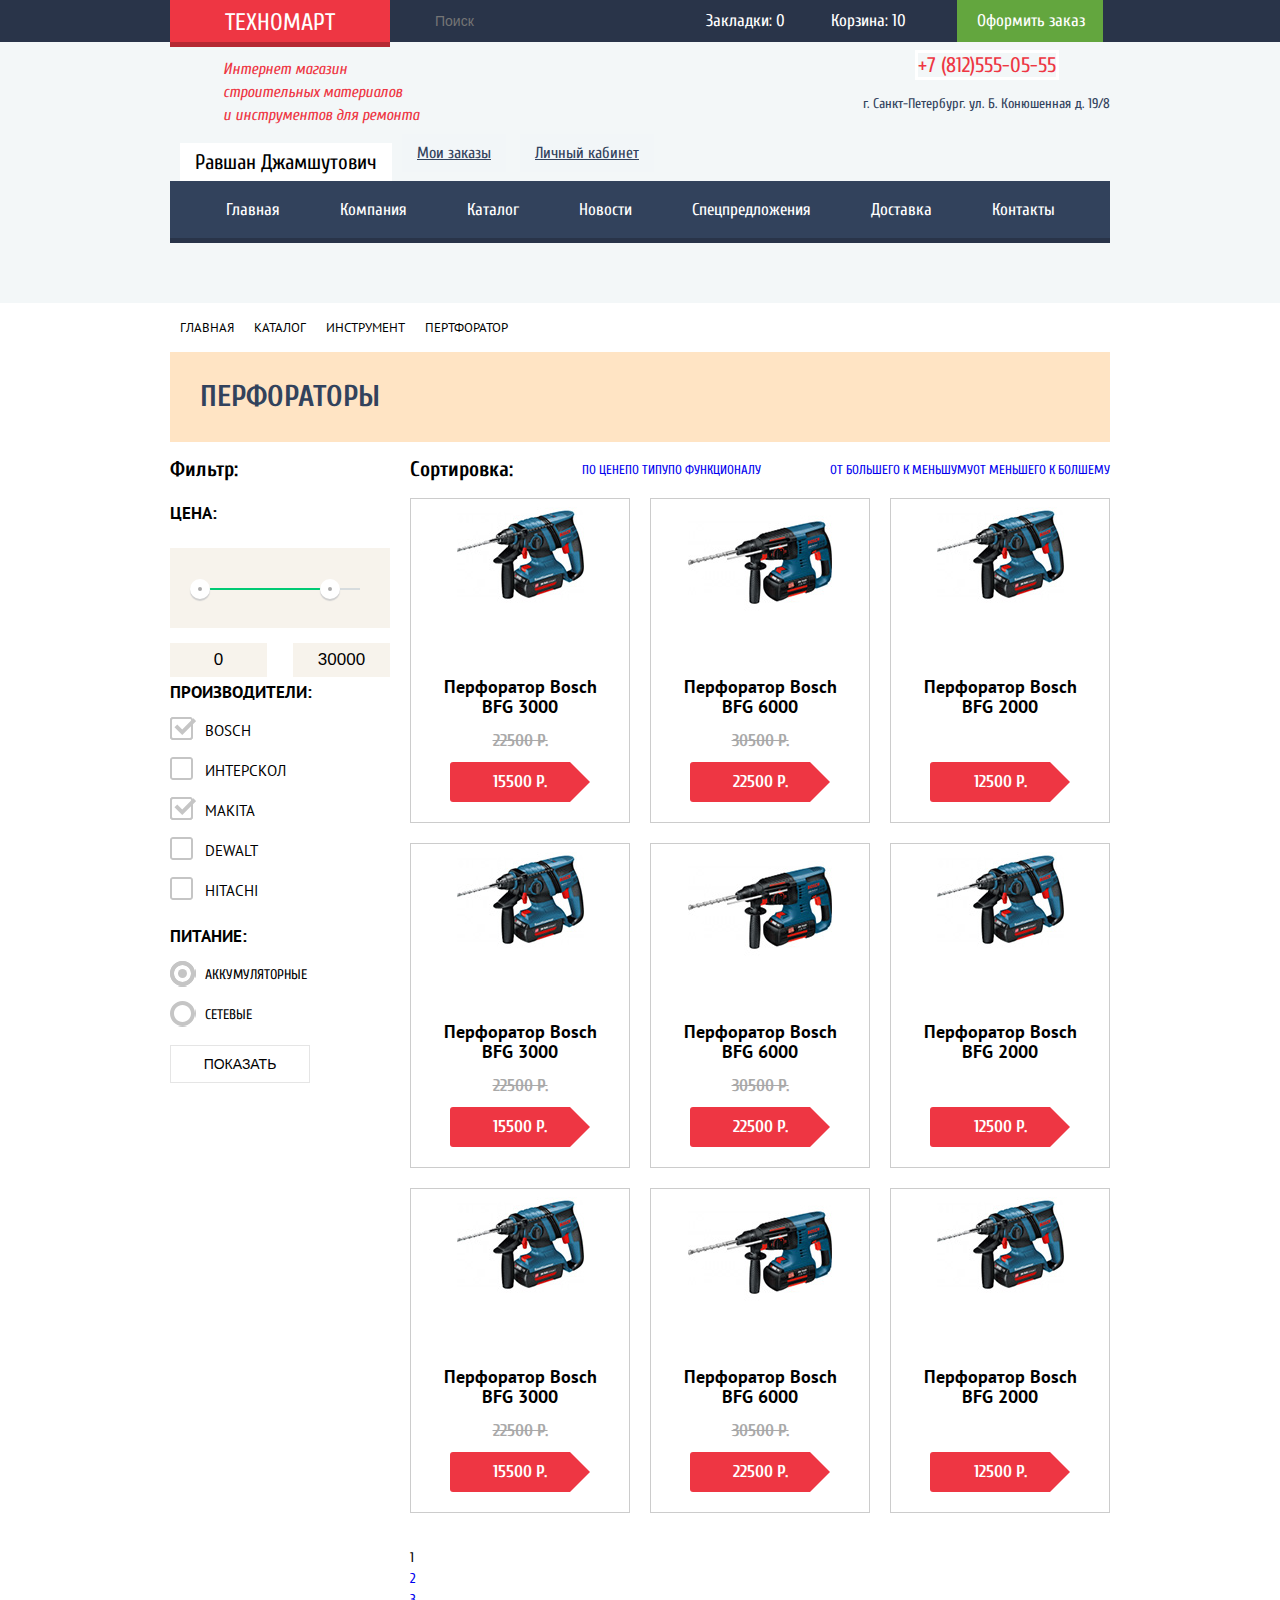
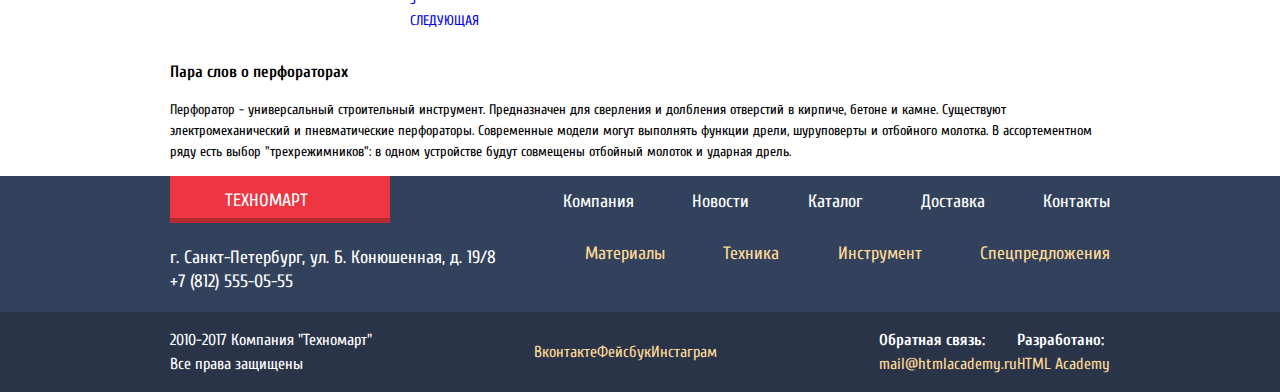
==== commit aa4eef5a: "Сделал форму" ====
--- a/catalog.html
+++ b/catalog.html
@@ -84,12 +84,27 @@
             <h2>Фильтр:</h2>
             <!-- Здесь будет форма -->
             <form class="filter" method="get" action="https://echo.htmlacademy.ru">
-              <fieldset>
+              <fieldset class="filter-price">
                 <legend>Цена:</legend>
+                <div class="range-filter">
+                  <div class="range-control">
+                    <div class="scale">
+                      <div class="bar"></div>
+                      <div class="toggle toggle-min"></div>
+                      <div class="toggle toggle-max"></div>
+                    </div>
+                  </div>
+                  <div class="price-control">
+                    <label class="min-price"><input name="min-price" type="te
+                    " value="0"></label>
+                    <label class="max-price"><input name="min-price" type="te
+                    " value="30000"></label>
+                  </div>
+                </div>
               </fieldset>
               <fieldset>
                 <legend>Производители:</legend>
-                <ul>
+                <ul class="filter-producer">
                   <li class="filter-option">
                     <input class="visually-hidden filter-input filter-input-checkbox" type="checkbox" name="bosch" id="filter-bosch" checked>
                     <label for="filter-bosch">BOSCH</label>
--- a/css/style.css
+++ b/css/style.css
@@ -254,6 +254,7 @@
 }
 /*  Не получается с желты ми блоками попробую  сделать карточку с дрелью */
 ul {
+  padding: 0;
    text-decoration: none;
    list-style-type: none;
 }
@@ -446,11 +447,23 @@
   font-size:14px;
   
 }
+/* Слайдер сервисов */
 .service-controls {
-  display: flex;
-  flex-direction: column;
-}
-
+ 
+}
+.service-pop {
+  position: relative;
+}
+#delivery:checked~.service-controls label[for=delivery] {
+    color: #32425c;
+    background: #fff;
+    border-top: 1px solid #fff;
+    border-bottom: 1px solid #fff;
+    outline: none;
+}
+#delivery:checked~ .service-help-right .service-delivery {
+  display: block;
+}
 .service-controls label {
   font-size: 21px;
   line-height: 30px;
@@ -479,7 +492,7 @@
   opacity: 0;
 }
 .service-help-right {
-  display: none;
+ 
 }
 /* Не понял как делать сервисы=( начну Футер=)  */
 footer {
@@ -611,15 +624,7 @@
     background: bisque;
     color: #32425c;
 }
-h2{
-background: bisque;
-padding: 9px 17px;
-}
-.filter {
-  display: flex;
-  flex-direction: column;
-  width: 220px;
-}
+
 .main-center {
   display: flex;
   flex-direction: row;
@@ -636,10 +641,25 @@
   padding: 0px;
   margin: 0;
 }  
+/* ТУТ ФОРМА */
+.filters {
+  margin-right: 20px;
+}
 fieldset {
+  margin: 0;
+  padding: 0;
   border: none;
 }
-legend {
+.filter {
+  display: flex;
+  flex-direction: column;
+  width: 220px;
+}
+.range-filter {
+  width: 220px;
+  margin-top: 20px;
+}
+.filter legend {
   font-size: 17px;
   line-height: 30px;
   font-style: bold;
@@ -648,6 +668,56 @@
   color: black;
   text-transform: uppercase;
 }
+.range-control {
+  position: relative;
+  height: 40px;
+  background: #f7f3ec;
+  margin-bottom: 15px;
+  padding-top: 40px;
+  padding-right: 30px;
+  padding-left: 30px;
+}
+.range-control .scale {
+  height: 2px;
+  background: #d7dcde;
+}
+.range-control .bar {
+  width: 85%;
+  height: 2px;
+  background: #00ca74;
+  
+}
+.range-control .toggle {
+  position: absolute;
+  top: 31px;
+  width: 4px;
+  height: 4px;
+  padding: 0;
+  box-shadow: 0 2px 1px 0 #cfcfcf;
+  border: 8px solid #ffffff;
+  background-color: #ababab;
+  border-radius: 50%;
+  cursor: pointer;
+}
+.range-control .toggle-min {
+  left: 20px;
+}
+.range-control .toggle-max {
+  left: 150px;
+}
+.price-control {
+  display: flex;
+  flex-direction: row;
+  justify-content: space-between;
+}
+.price-control input {
+  text-align: center;
+  font-size: 17px;
+  width: 93px;
+  height: 32px;
+  background: #f7f3ec;
+  border: none;
+}
 .header-main {
   display: flex;
   flex-direction: row;
@@ -660,4 +730,79 @@
   font-size: 13px;
   line-height: 18px;
   text-transform: uppercase;
+}
+/* Вотой раздел формы */
+.filter-producer,
+.filter-option{
+  padding: 0;
+}
+.filter-option input[type=checkbox]+label {
+    position: relative;
+    display: block;
+    margin-bottom: 20px;
+    padding-left: 35px;
+    font-weight: 400;
+    font-size: 15px;
+    line-height: 20px;
+    font-family: "PT sans";
+    color: #000;
+    cursor: pointer;
+}
+.filter-option input[type=checkbox]:checked+label:after{
+  content: "";
+  position: absolute;
+  background: url(/img/checkbox-on.svg) no-repeat;
+  left: 0px;
+  top: -4px;
+  width: 26px;
+  height: 26px;
+  
+}
+.filter-option input[type=checkbox]+label:before {
+  content: "";
+  position: absolute;
+  background: url(/img/checkbox-off.svg) no-repeat;
+  left: 0px;
+  top:-4px;
+  width: 26px;
+  height: 26px;
+}
+.filter-producer input ,
+.filter-option input {
+  display: none;
+}/* Третий раздел формы */
+.filter-option input[type=radio]+label {
+  position: relative;
+  display: block;
+  font-size: 14px; 
+  padding-left:35px;
+  margin-bottom: 20px;
+  font-weight: 400;
+  line-height: 20px;
+  color: #000;
+  cursor:pointer;
+}
+.filter-option input[type=radio]:checked+label:after {
+  content: "";
+  position: absolute;
+  background: url("/img/radio-on.svg");
+  left: 0px;
+  top:-4px;
+  width: 26px;
+  height: 26px;
+}
+.filter-option input[type=radio]+label:before {
+  content: "";
+  position: absolute;
+  background: url("/img/radio-off.svg");
+  left:0;
+  top: -4px;
+  width: 26px;
+  height: 26px;
+}
+.filter-button {
+  width: 140px;
+  background: #ffffff;
+  height: 38px;
+  border: 1px solid #e5e5e5;
 }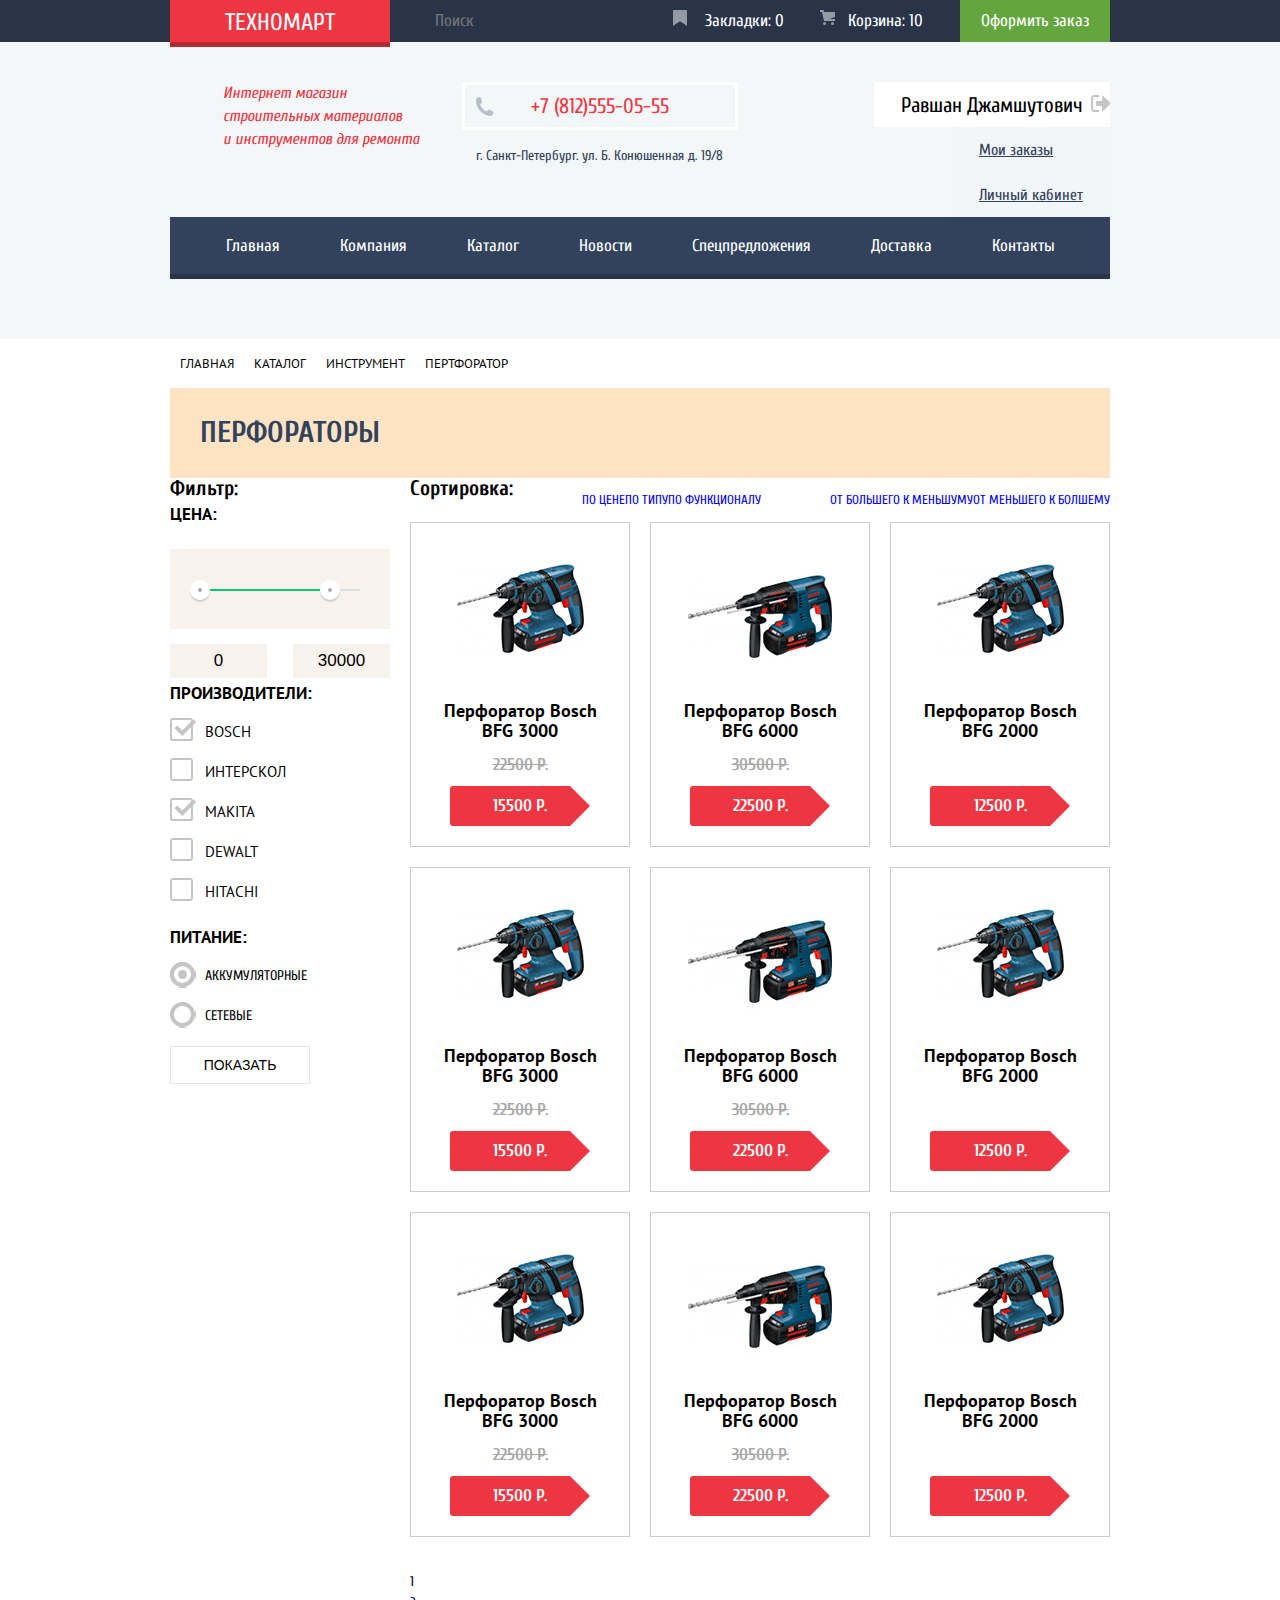
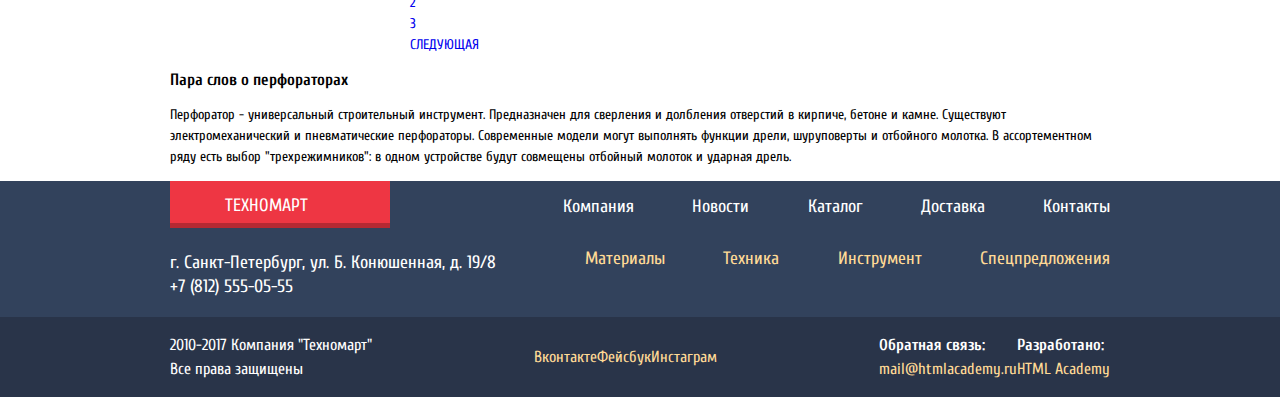
==== commit 938b38aa: "Сделал Доставка гарантия кредит + исправил иконки производителей" ====
--- a/catalog.html
+++ b/catalog.html
@@ -28,8 +28,7 @@
       </div>
     </div>
     <div class="header-bottom">
-      <div class="container">
-        <div class="header-bottom-wrapper">
+      <div class=" header-bottom-wrapper container">
           <div class="tittle">
             <p>Интернет магазин<br> строительных материалов<br> и инструментов для ремонта
             </p>
@@ -41,7 +40,7 @@
             <p>г. Санкт-Петербург. ул. Б. Конюшенная д. 19/8</p>
           </div>
           <div class="user-block">
-            <a href="">Равшан Джамшутович</a>
+            <a class="logoff" href="">Равшан Джамшутович</a>
             <div class="regisration">
               <a class="my-orders" href="">Мои заказы</a>
               <a class="cabinet" href="">Личный кабинет</a>
@@ -58,7 +57,7 @@
               <li><a href="#">Контакты</a></li>
             </ul>
           </nav>
-        </div>
+       
       </div>
     </div>
   </header>
--- a/css/style.css
+++ b/css/style.css
@@ -7,7 +7,6 @@
   font-size: 14px;
   font-weight: 400;
   color: black;
-  
 }
 a {
   text-decoration: none;
@@ -24,12 +23,12 @@
 .container {
   width: 940px;
   margin: auto;
-  padding: 0 10px;
 }
 .header-top-wrapper {
    display: flex;
    flex-direction: row;
-   align-items: center;
+   align-items: flex-start;
+  justify-content: space-between;
 }
 /* Логотип */
 .logo {
@@ -44,45 +43,109 @@
   text-transform: uppercase;
   background: #ee3643;
 }
-h1 {
+.logo:hover,
+.button-slider:hover,
+.popular-button:hover {
+background: #ca2c37;
+}
+.logo:active,
+.button-slider:active,
+.popular-button:active {
+  background: #ba2732;
+}
+h1, h2, h3 {
   margin: 0;
 }
-.search  {
-  min-width: 260px;
+input {
+  outline:none;
+}
+.search {
+ min-width: 270px;
  background: #293449;
+font-size: 17px;
+    line-height: 18px;
+    font-weight: 400;
+    font-style: normal;
+  font-family: "Cuprum","Arial",sans-serif;
  padding: 12px 45px;
  color: #fff;
  cursor: pointer;
-  border: none;
+ border: none;
 }
 .search:hover {
   background: rgba(0,0,0,.2);
   border: none;
 }
+.search:focus {
+  background: #fff;
+  border: none;
+}
 .bookmarks {
+  position: relative;
   min-width: 105px;
   font-size: 17px;
   line-height: 18px;
   padding: 12px 0 12px 45px;
 }
+.bookmarks:hover,
+.basket:hover{
+  background: #212a3a;
+}
+.bookmarks:before {
+  content: "";
+    position: absolute;
+    top: 10px;
+    left: 13px;
+    width: 20px;
+    height: 20px;
+    background: url(../img/icon-bookmark.svg) no-repeat;
+  opacity: 0.5;
+}
+.bookmarks:hover:before {
+  opacity: 1;
+}
+.bookmarks:active,
+.basket:active{
+  background: #161d29;
+}
 .basket {
- min-width: 126px;
+    position: relative;
+    min-width: 150px;
+    font-size: 17px;
+    line-height: 18px;
+    text-align: center;
+    padding: 12px 0;
+}
+.basket:before {
+  content: "";
+  position: absolute;
+  top:10px;
+  left: 10px;
+  width: 20px;
+  height: 20px;
+  background: url(../img/icon-cart.svg) no-repeat;
+   opacity: 0.5;
+}
+.basket:hover:before {
+  
+  opacity: 1;
+}
+.checkout {
+  min-width: 150px;
   font-size: 17px;
   line-height: 18px;
   padding: 12px 0;
-  padding-left: 20px;
-}
-.checkout {
- min-width: 126px;
-  font-size: 17px;
-  line-height: 18px;
-  padding: 12px 0;
-  padding-left: 20px;
+  text-align: center;
   background: #63a63e;
-}
-
+  
+}
+.checkout:hover {
+  background: #5fbb2d;
+}
+.checkout:active {
+      background: #518534;
+}
 .header-bottom {  
-
 }
 .header-bottom-wrapper {
   display: flex;
@@ -90,8 +153,9 @@
   justify-content: center;
   flex-wrap:wrap;
   justify-content: space-between;
-  align-items: center;
+  align-items: flex-start;
   min-height: 160px;
+  margin-top: 40px;
 }
 .tittle {
   font-size: 16px;
@@ -101,21 +165,33 @@
 }
 .tittle p  {
   padding: 0;
+  margin: 0;
   margin-left: 53px;
 }
-
-
 .contacts {
     display: flex;
     flex-direction: column;
     align-items: center;
 }
 .contacts a {
+  display: inline-block;
+  position: relative;
+  width: 270px;
+  text-align: center;
+  padding: 12px 0;
   color: #ee3643;
   font-size: 21px;
   line-height: 18px;
   border: 3px solid #ffffff;
 } 
+.contacts a:before {
+  content: "";
+  position: absolute;
+  width: 30px;
+  height: 30px;
+  left: 10px;
+  background: url(../img/icon-phone.svg) no-repeat;
+}
 .contacts p {
   color:#32425c;
   font-size: 14px;
@@ -125,16 +201,51 @@
 .user-block {
     display: flex;
     flex-direction: row;
+    flex-wrap: wrap;
+    width: 330px;
+    justify-content: flex-end;
 }
 .user-block a {
+    display: flex;
+    height: 45px;
     margin-left: 10px;
-    padding: 10px 15px;
+    padding: 0 27px;
+    align-items: center;
     font-size: 21px;
     line-height: 18px;
     color: black;
     background: white;
 }
+.login {
+  position: relative;
+  width: 60px;
+  justify-content: flex-end;
+}
+.login:before {
+  content: "";
+  position: absolute;
+  width: 20px;
+  height: 20px;
+  margin-left: -55px;
+  background: url(../img/icon-login.svg) no-repeat;
+}
+.logoff {
+  position: relative;
+  justify-content: flex-start;
+  
+}
+.logoff:before {
+  content: "";
+  position: absolute;
+  right: 0px;
+  width:20px;
+  height:20px;
+  
+  background: url("../img/icon-logout.svg") no-repeat;
+}
+
 .regisration a {
+ 
     text-decoration: underline;
     color: #32425c;
     background: none;
@@ -177,26 +288,25 @@
 .header-nav a {
   color: #ffffff;
 }
-.header-top a:hover,
-.header-top a:focus, 
 .header-nav a:hover,
 .header-nav a:focus {
   background: rgba(0,0,0,.2);
 }
+.header-nav a:active {
+    background: #1d2739;
+}
 /* Начало main */
 main {
   display: flex;
   flex-direction: column;
 }
 /*      Слайды    =/ */
-.offers {
-  display: flex;
-  flex-direction: row;
-}
 .sliders {
- order: 1;
+  position: relative;
 }
 .sliders h2 {
+  padding-top: 30px;
+  padding-left: 25px;
   font-size: 30px;
   font-weight: 700;
   line-height: 30px;
@@ -204,57 +314,184 @@
   text-transform: uppercase;
 }
 .sliders p {
+  margin-top: 8px;
+  padding-left: 25px;
   font-family: 'PT Sans';
   font-size: 18px;
-  font-weight: 400px;
+  font-weight: 400;
   line-height: 24px;
   color: #ffffff;
 }
 .popular-button {
-    width: 250px;
-    font-size: 14px; */
+    width: 253px;
+    font-size: 14px;
     line-height: 18px;
-    color: #ffffff; 
+    color: #ffffff;
     background: #ee3643;
     border-radius: 3px;
     text-transform: uppercase;
-    padding: 14px 0;
+    padding: 10px 0;
     text-align: center;
 }
+.visually-hidden {
+  position: absolute;
+  width: 1px;
+  height: 1px;
+  clip: rect(0, 0, 0, 0);
+}
+.slider-list {
+  margin: 0;
+}
 .slide1 {
-  background-image: url(/img/slider_1.jpg );
+  display: none;
+  background-image: url(../img/slider_1.jpg );
   width: 620px;
   height: 266px;
 }
 /*      Воторй слайд    =/*/
 .slide2 {
-  background-image: url(/img/slider_2.jpg);
+  display: none;
+  background-image: url(../img/slider_2.jpg);
   width: 620px;
   height: 266px;
 }
-
+.button-slider {
+    display: block;
+    width: 195px;
+    margin-left: 25px;
+    margin-top: 110px;
+    font-size: 14px;
+    padding: 13px 0;
+    line-height: 18px;
+    color: white;
+    text-transform: uppercase;
+    background: #ee3643;
+    text-align: center;
+    border-radius: 3px;
+}
+.slider-controls label {
+  position: relative;
+  display: inline-block;
+  width: 18px;
+  height: 18px;
+  border-radius: 50%;
+  cursor: pointer;
+  padding: 3px;
+}
+.slider-controls label::after {
+  content: "";
+  width: 10px;
+  height: 10px;
+  position: absolute;
+  top: 11px;
+  left: 4px;
+  z-index: 1;
+  border-radius: 50%;
+  background: #ffffff;
+}
+.slider-controls {
+  position: absolute;
+  left: 50%;
+  bottom: 55px;
+  z-index: 100;
+  width: 160px;
+  height: 18px;
+  text-align: center;
+  font-size: 0;
+  transform: translateX(-50%);
+}
+#product-1:checked ~ .slider-list .slide1 {
+ display: block; 
+}
+#product-2:checked ~ .slider-list .slide2 {
+  display: block;
+}
+#product-1:checked ~ .slider-controls .slider-controls-item--1::before,
+#product-2:checked ~ .slider-controls .slider-controls-item--2::before{
+  content: "";
+  position: absolute;
+  left: 50%;
+  top: 50%;
+  z-index: 2;
+  width: 6px;
+  height: 6px;
+  background: #ee3643;
+  margin: 1px -6px ;
+  border-radius: 50%;
+}
 /*   желтый прямоуголтники которые я не понимаю  */
-.categories ul {
+ .offers {
   display: flex;
   flex-direction: row;
   justify-content: space-between;
   padding: 0;
-  flex-wrap: ;
+  flex-wrap: wrap;
 }
 .category {
-  list-style: none;
-}
-.category {
-  width: 300px;
-  height: 123px;
+  padding-top: 26px;
+  padding-left: 23px;
+  width: 277px;
+  height: 97px;
   font-size: 24px;
-  margin-right: 20px;
+  margin-bottom: 20px;
   color:#ffffff;
   background-color: #f6b22d;
+  list-style: none;
+}
+.category h3 {
+  font-size: 24px;
+  font-weight: 700;
+  line-height: 30px;
+}
+  .button-category {
+    display: inline-block;
+    font-size: 14px;
+    padding: 10px 0;
+    margin-top: 10px;
+    text-align: center;
+    width: 135px;
+    color: #ffffff;
+    background: rgba(0,0,0,.1);
+    text-transform: uppercase;
+}
+
+.button-category:hover {
+  background: rgba(0,0,0,.2);
+}
+.category-materials {
+    background: #ffbf47;
+    background-image: url(../img/icon-1.svg);
+    background-repeat: no-repeat;
+    background-position: 210px 50%;
+}
+.category-instrument {
+    background:#3bbce3;
+    background-image: url(../img/icon-2.svg);
+    background-repeat: no-repeat;
+    background-position: 195px 50%;
+}
+.category-technics {
+    background:#dc91d8;
+    background-image: url(../img/icon-3.svg);
+    background-repeat: no-repeat;
+    background-position: 195px 50%;
+  
+}
+.category-discounts {
+  background:#3bbce3;
+    background-image: url(../img/icon-4.svg);
+    background-repeat: no-repeat;
+    background-position: 195px 50%;
+}
+.category-delivery {
+  background: #ffbf47;
+    background-image: url(../img/icon-5.svg);
+    background-repeat: no-repeat;
+    background-position:195px 50%;
 }
 /*  Не получается с желты ми блоками попробую  сделать карточку с дрелью */
 ul {
-  padding: 0;
+   padding: 0;
    text-decoration: none;
    list-style-type: none;
 }
@@ -305,13 +542,7 @@
 .popular-product-item:hover .actions {
   display:block;
 }
-.button-category {
-  font-size: 14px;
-  width: 138px;
-  color: #ffffff;
-  padding: 10px 0px;
-  background: rgba(0,0,0,.1);
-}
+
 .popular {
   display: flex;
   justify-content: space-between;
@@ -327,12 +558,7 @@
   vertical-align: middle;
   text-transform: uppercase;
 }
-.popular a {
-  background: #ee3643;
-  color:#ffffff;
-  font-size: 14px;
-  line-height: 18px;
-}
+
 .popular-product-item {
     position:relative;
     display:inline-block;
@@ -354,11 +580,12 @@
     z-index:20;
 }
  .flag-new {
-    background:url("img/new-flag.png") no-repeat 0 0;
+    background:url("../img/new-flag.png") no-repeat 0 0;
 }
 .popular-product-item .popular-image{
-    width:218px;
-    height:168px;
+    width: 218px;
+    margin-top: 30px;
+    height: 138px
 }
 .popular-product-item .popular-image img {
   max-width:100%;
@@ -425,9 +652,14 @@
   border: 1px solid #eaeaea;
   margin-top: 20px;
 }
-/* Не щабудь переделать чтоб красиво было а ене это безобразие */
+/*  */
 .popular-manufacturer-item a {
-  padding: 50px;
+  display: flex;
+    flex-direction: row;
+    align-items: center;
+    justify-content: center;
+    width: 220px;
+    height: 145px;
 }
 .popular-manufacturer-item:hover {
   box-shadow: 0 10px 25px rgba(41,52,73,.5);
@@ -449,50 +681,89 @@
 }
 /* Слайдер сервисов */
 .service-controls {
- 
+ display: flex;
+flex-direction: column;
+  
 }
 .service-pop {
+  display: flex;
   position: relative;
 }
-#delivery:checked~.service-controls label[for=delivery] {
+#delivery:checked ~.service-controls label[for=delivery],
+#guaranty:checked ~.service-controls label[for=guaranty],
+#credit:checked ~.service-controls label[for=credit]{
     color: #32425c;
     background: #fff;
     border-top: 1px solid #fff;
     border-bottom: 1px solid #fff;
     outline: none;
 }
-#delivery:checked~ .service-help-right .service-delivery {
+#delivery:checked~ .service-right .service-delivery,
+#guaranty:checked ~ .service-right .service-guaranty,
+#credit:checked~ .service-right .service-credit {
   display: block;
 }
 .service-controls label {
+  width: 200px;
   font-size: 21px;
   line-height: 30px;
-  max-width: 220px;
+  font-weight: 700;
   background: #32425c;
   color:#ffffff;
-  padding: 15px 10px;
+  padding: 15px 20px;
   text-align: left;
   vertical-align: middle;
 }
 .service-controls label:hover {
   background: #293449;
 }
-.service-help-right span {
+.service-right {
+padding: 0 80px;
+  margin: 0;
+}
+.service-right li {
+  display: none;
+  width: 620px;
+  height: 300px; 
+}
+.service-right span {
   font-family: "Cuprum","Arial",sans-serif;
   font-size: 36px;
   line-height: 24px;
   color:#32425c;
   text-transform: uppercase;
 }
-.service-help-right p {
+.service-right p {
   font-size:  14px;
 }
-.service-help {
-  position: absolute;
-  opacity: 0;
-}
-.service-help-right {
- 
+.service-delivery {
+  background: url("../img/delivery.png") no-repeat;
+  background-position: right top;
+}
+.service-guaranty {
+  background: url("../img/guarantee.png") no-repeat;
+  background-position: right top;
+}
+.service-credit {
+  background: url("../img/credit.png") no-repeat;
+  background-position: right top;
+}
+.service-credit a {
+    width: 107px;
+    display: block;
+    padding: 10px 44px;
+    font-size: 14px;
+    line-height: 18px;
+    font-weight: 400;
+    font-style: normal;
+    font-family: "Cuprum","Arial",sans-serif;
+    text-align: center;
+    text-transform: uppercase;
+    text-decoration: none;
+    color: #fff;
+    background: #ee3642;
+    border-radius: 5px;
+    outline: none;
 }
 /* Не понял как делать сервисы=( начну Футер=)  */
 footer {
@@ -614,7 +885,7 @@
   text-transform: uppercase;
 }
 h1 {
-  margin: 0;
+     margin: 0;
     font-size: 30px;
     line-height: 30px;
     padding: 30px 30px;
@@ -638,7 +909,7 @@
   flex-direction: row;
   flex-wrap: wrap;
   justify-content: space-between;
-  padding: 0px;
+  padding: 0;
   margin: 0;
 }  
 /* ТУТ ФОРМА */
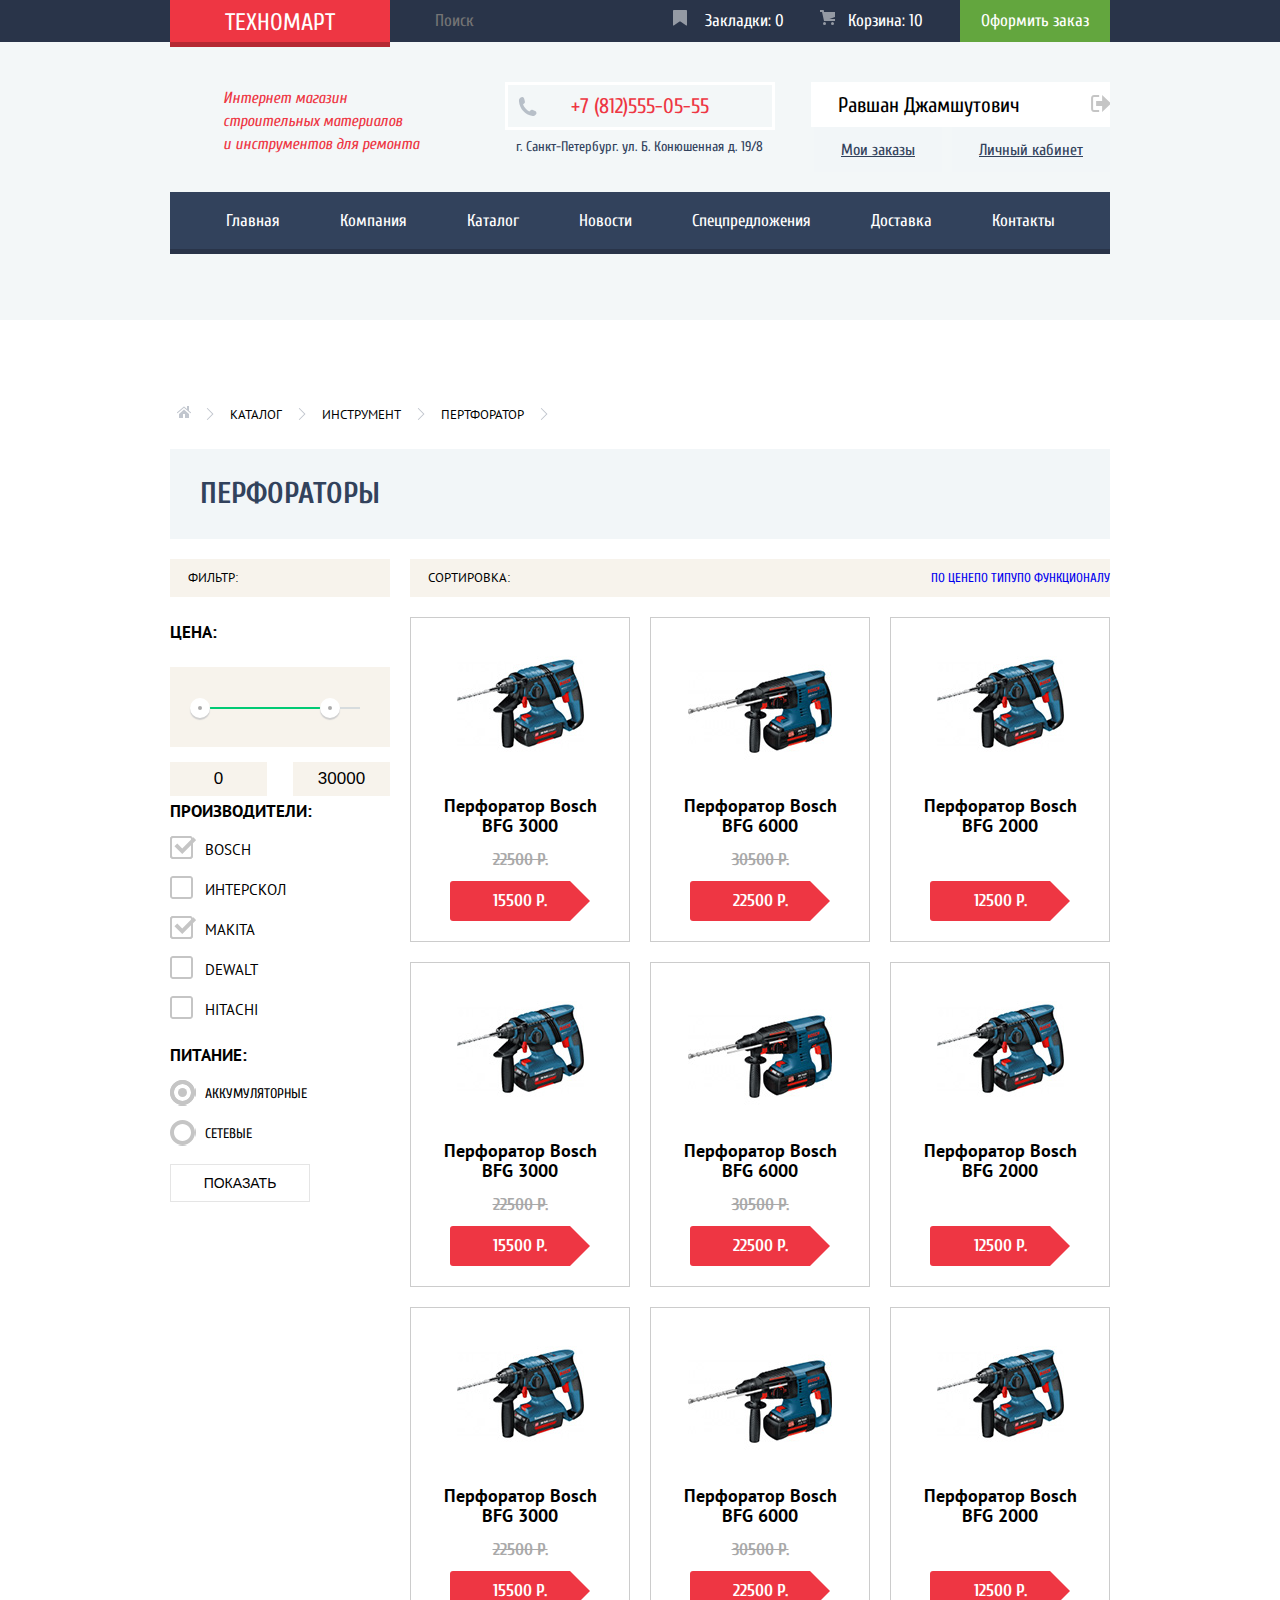
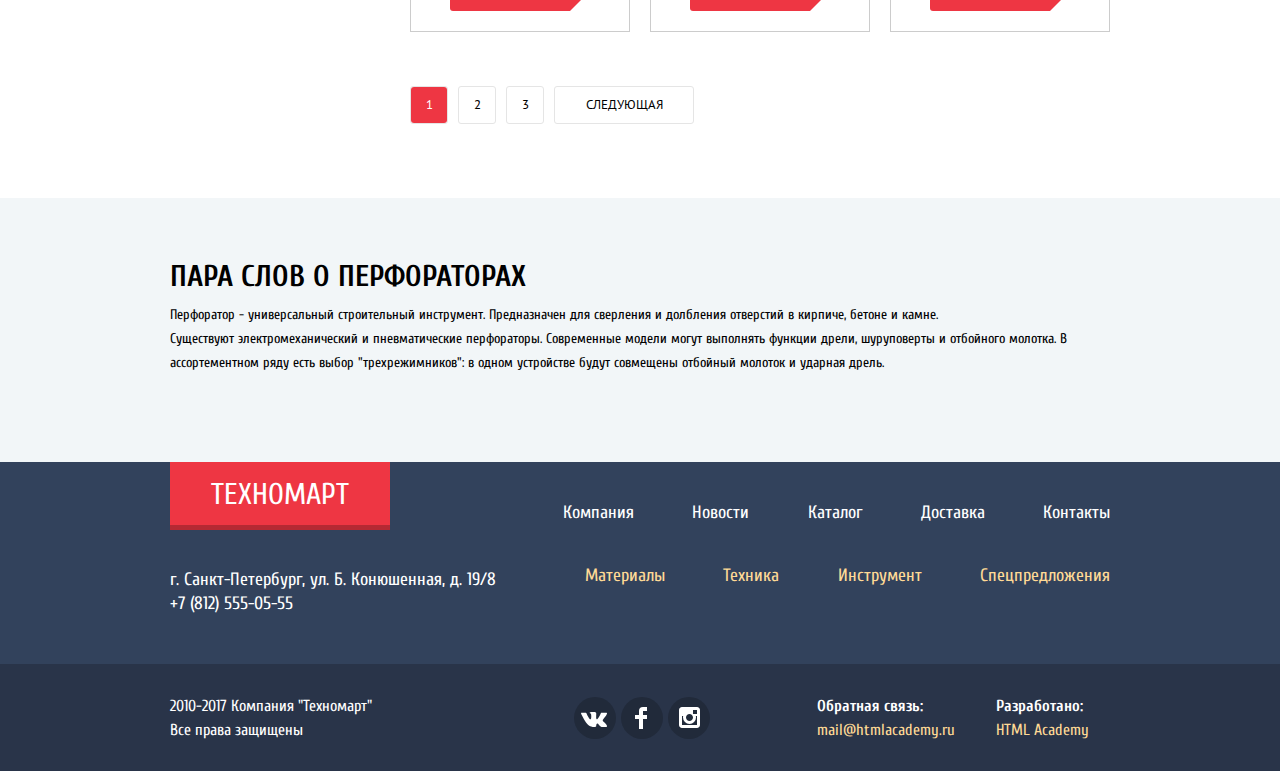
==== commit dec99b3f: "Опробовал JS не могу понять где ошибка. Как изменить цвет икон?" ====
--- a/catalog.html
+++ b/catalog.html
@@ -46,7 +46,10 @@
               <a class="cabinet" href="">Личный кабинет</a>
             </div>
           </div>
-          <nav class="header-nav">
+         
+       
+      </div>
+       <nav class="header-nav container">
             <ul>
               <li><a href="#">Главная</a></li>
               <li><a href="#">Компания</a></li>
@@ -57,8 +60,6 @@
               <li><a href="#">Контакты</a></li>
             </ul>
           </nav>
-       
-      </div>
     </div>
   </header>
   <!--
@@ -67,13 +68,13 @@
    
    -->
   <main>
-    <div class="container">
-      <div class="catalog-main">
+    
+      <div class="catalog-main container">
         <ul class="breadcrumbs">
-          <li><a href="index">Главная</a></li>
-          <li><a href="catalog">Каталог</a></li>
+          <li><a href="index.html"></a></li>
+          <li><a href="catalog.html">Каталог</a></li>
           <li><a href="instrument">Инструмент</a></li>
-          <li class="breadcrumbs-current"><a href="perforator">Пертфоратор</a></li>
+          <li class="breadcrumbs-current"><a  href="perforator">Пертфоратор</a></li>
         </ul>
         <div class="caption">
           <h1>Перфораторы</h1>
@@ -150,13 +151,12 @@
                   <li><a href="#">По типу</a>
                     <li><a href="#">По функционалу</a>
               </ul>
-              <ul class="sorting">
+              <ul class="sorting-right visually-hidden">
                 <li><a href="#">От большего к меньшуму</a>
                   <li><a href="#">От меньшего к болшему</a>
               </ul>
             </div>
-            <div class="catolog-prefarators">
-              <ul>
+              <ul class="catolog-prefarators">
                 <li class="popular-product-item">
                   <div class="actions">
                     <a class="in-basket" href="">Купить</a>
@@ -266,7 +266,7 @@
                   <div class="newprice">12500 Р.</div>
                 </li>
               </ul>
-              </div>
+              
               <ul class="pagination-list">
                 <li class="pagination-item pagination-item-current"><a>1</a></li>
                 <li class="pagination-item"><a href=#>2</a></li>
@@ -276,11 +276,13 @@
           </section>
           </div>
         </div>
-        <article>
+       <div class="down-main">
+       <article class="container" >
           <h3>Пара слов о перфораторах</h3>
-          <P>Перфоратор - универсальный строительный инструмент. Предназначен для сверления и долбления отверстий в кирпиче, бетоне и камне. Существуют электромеханический и пневматические перфораторы. Современные модели могут выполнять функции дрели, шуруповерты и отбойного молотка. В ассортементном ряду есть выбор "трехрежимников": в одном устройстве будут совмещены отбойный молоток и ударная дрель. </P>
-        </article>
-      </div>
+          <P>Перфоратор - универсальный строительный инструмент. Предназначен для сверления и долбления отверстий в кирпиче, бетоне и камне.<br>Существуют электромеханический и пневматические перфораторы. Современные модели могут выполнять функции дрели, шуруповерты и отбойного молотка. В ассортементном ряду есть выбор "трехрежимников": в одном устройстве будут совмещены отбойный молоток и ударная дрель. </P>
+       </article>
+    </div>
+      
   </main>
   <!-- 
   
@@ -288,11 +290,11 @@
 
   
   -->
-  <footer class="footer">
+<footer class="footer">
     <div class="container">
       <div class="top-footer">
-        <div class="logo">
-          <a href="#">Техномарт</a>
+        <div>
+          <a class="logo-footer" href="/index.html">Техномарт</a>
         </div>
         <ul class="top-footer-navigation">
           <li><a href="">Компания</a></li>
@@ -319,13 +321,13 @@
           <p class="about-contacts">
             2010-2017 Компания "Техномарт" <br> Все права защищены
           </p>
-          <div class="footer-social">
-            <ul>
-              <li><a class="social-button" href="#">Вконтакте</a></li>
-              <li><a class="social-button" href="#">Фейсбук</a></li>
-              <li><a class="social-button" href="#">Инстаграм</a></li>
+         
+            <ul class="footer-social">
+              <li><a class="social-button social-button-vk" href="#">Вконтакте</a></li>
+              <li><a class="social-button social-button-fb" href="#">Фейсбук</a></li>
+              <li><a class="social-button social-button-in" href="#">Инстаграм</a></li>
             </ul>
-          </div>
+          
           <div class="bottom-footer-contacts">
             <p class="footer-mail">
               <b>Обратная связь:</b>
@@ -339,4 +341,36 @@
         </div>
       </div>
     </div>
-  </footer>+  </footer>
+  <section class="modal modal-buy">
+   <button class="modal-close" type="button">закрыть</button>
+   
+      <span>Товар добавлен в корзину!</span>
+    
+    <div class="modal-buy-down">
+      <a class="modal-buy-button">оформить закакз</a>
+      <a class="modal-buy-button-next">продолжить покупки</a>
+    </div>
+  </section>
+  </body>
+     <script>
+      var buyLink = document.querySelector(".in-basket");
+    var buyPopup = document.querySelector(".modal-buy");
+    var buyClose = buyPopup.querySelector(".modal-close");
+    buyLink.addEventListener("click", function(evt) {
+      evt.preventDefault();
+      buyPopup.classList.add("modal-show");
+    });
+    buyClose.addEventListener("click", function(evt) {
+      evt.preventDefault();
+      buyPopup.classList.remove("modal-show");
+    });
+    window.addEventListener("keydown", function(evt) {
+      if (evt.keyCode === 27) {
+        if (buyPopup.classList.remove("modal-show")) {
+          buyPopup.classList.remove("modal-show");
+      }
+    }
+    });
+  </script>
+</html>--- a/css/style.css
+++ b/css/style.css
@@ -1,38 +1,46 @@
 body {
   margin: 0;
   padding: 0;
-  font-family: "Cuprum","Arial",sans-serif;
+  font-family: "Cuprum", "Arial", sans-serif;
   min-width: 940px;
   line-height: 21px;
   font-size: 14px;
   font-weight: 400;
   color: black;
 }
+
 a {
   text-decoration: none;
 }
+
 /* Начало header */
-header { 
+
+header {
   display: flex;
   flex-direction: column;
   background: #f3f7f8;
 }
-.header-top { 
+
+.header-top {
   background: #293449;
 }
+
 .container {
   width: 940px;
   margin: auto;
 }
+
 .header-top-wrapper {
-   display: flex;
-   flex-direction: row;
-   align-items: flex-start;
+  display: flex;
+  flex-direction: row;
+  align-items: flex-start;
   justify-content: space-between;
 }
+
 /* Логотип */
+
 .logo {
-  min-width:165px;
+  min-width: 165px;
   height: 24px;
   margin: 0;
   padding: 11px 0 7px 55px;
@@ -43,43 +51,59 @@
   text-transform: uppercase;
   background: #ee3643;
 }
+
 .logo:hover,
 .button-slider:hover,
-.popular-button:hover {
-background: #ca2c37;
-}
+.popular-button:hover,
+.button-about-company:hover,
+.btn:hover,
+.modal-buy-button:hover {
+  background: #ca2c37;
+}
+
 .logo:active,
 .button-slider:active,
-.popular-button:active {
+.popular-button:active,
+.button-about-company:active,
+.btn:active,
+.modal-buy-button:active {
   background: #ba2732;
 }
-h1, h2, h3 {
+
+h1,
+h2,
+h3 {
   margin: 0;
 }
+
 input {
-  outline:none;
-}
+  outline: none;
+}
+
 .search {
- min-width: 270px;
- background: #293449;
-font-size: 17px;
-    line-height: 18px;
-    font-weight: 400;
-    font-style: normal;
-  font-family: "Cuprum","Arial",sans-serif;
- padding: 12px 45px;
- color: #fff;
- cursor: pointer;
- border: none;
-}
+  min-width: 270px;
+  background: #293449;
+  font-size: 17px;
+  line-height: 18px;
+  font-weight: 400;
+  font-style: normal;
+  font-family: "Cuprum", "Arial", sans-serif;
+  padding: 12px 45px;
+  color: #fff;
+  cursor: pointer;
+  border: none;
+}
+
 .search:hover {
-  background: rgba(0,0,0,.2);
+  background: rgba(0, 0, 0, .2);
   border: none;
 }
+
 .search:focus {
   background: #fff;
   border: none;
 }
+
 .bookmarks {
   position: relative;
   min-width: 105px;
@@ -87,49 +111,57 @@
   line-height: 18px;
   padding: 12px 0 12px 45px;
 }
+
 .bookmarks:hover,
-.basket:hover{
+.basket:hover {
   background: #212a3a;
 }
+
 .bookmarks:before {
   content: "";
-    position: absolute;
-    top: 10px;
-    left: 13px;
-    width: 20px;
-    height: 20px;
-    background: url(../img/icon-bookmark.svg) no-repeat;
+  position: absolute;
+  top: 10px;
+  left: 13px;
+  width: 20px;
+  height: 20px;
+  background: url(../img/icon-bookmark.svg) no-repeat;
   opacity: 0.5;
 }
-.bookmarks:hover:before {
+
+.bookmarks:hover:before,
+.in-basket:hover:before{
   opacity: 1;
 }
+
 .bookmarks:active,
-.basket:active{
+.basket:active {
   background: #161d29;
 }
+
 .basket {
-    position: relative;
-    min-width: 150px;
-    font-size: 17px;
-    line-height: 18px;
-    text-align: center;
-    padding: 12px 0;
-}
+  position: relative;
+  min-width: 150px;
+  font-size: 17px;
+  line-height: 18px;
+  text-align: center;
+  padding: 12px 0;
+}
+
 .basket:before {
   content: "";
   position: absolute;
-  top:10px;
+  top: 10px;
   left: 10px;
   width: 20px;
   height: 20px;
   background: url(../img/icon-cart.svg) no-repeat;
-   opacity: 0.5;
-}
+  opacity: 0.5;
+}
+
 .basket:hover:before {
-  
   opacity: 1;
 }
+
 .checkout {
   min-width: 150px;
   font-size: 17px;
@@ -137,53 +169,62 @@
   padding: 12px 0;
   text-align: center;
   background: #63a63e;
-  
-}
+
+}
+
 .checkout:hover {
   background: #5fbb2d;
 }
+
 .checkout:active {
-      background: #518534;
-}
-.header-bottom {  
-}
+  background: #518534;
+}
+
+.header-bottom {}
+
 .header-bottom-wrapper {
   display: flex;
   flex-direction: row;
   justify-content: center;
-  flex-wrap:wrap;
+  flex-wrap: wrap;
   justify-content: space-between;
   align-items: flex-start;
-  min-height: 160px;
+  min-height: 110px;
   margin-top: 40px;
 }
+
 .tittle {
+  flex-basis: 33.3333%;
   font-size: 16px;
   line-height: 23px;
   color: #ee3643;
   font-style: italic;
 }
-.tittle p  {
-  padding: 0;
-  margin: 0;
+
+.tittle p {
+  margin-top: 5px;
   margin-left: 53px;
 }
+
 .contacts {
-    display: flex;
-    flex-direction: column;
-    align-items: center;
-}
+  flex-basis: 33.3333%;
+  display: flex;
+  flex-direction: column;
+  align-items: center;
+}
+
 .contacts a {
   display: inline-block;
   position: relative;
-  width: 270px;
+  width: 264px;
   text-align: center;
   padding: 12px 0;
   color: #ee3643;
   font-size: 21px;
   line-height: 18px;
   border: 3px solid #ffffff;
-} 
+}
+
 .contacts a:before {
   content: "";
   position: absolute;
@@ -192,35 +233,44 @@
   left: 10px;
   background: url(../img/icon-phone.svg) no-repeat;
 }
+
 .contacts p {
-  color:#32425c;
+  color: #32425c;
   font-size: 14px;
   line-height: 24px;
   font-weight: 400;
-}
+  margin-top: 5px;
+}
+
 .user-block {
-    display: flex;
-    flex-direction: row;
-    flex-wrap: wrap;
-    width: 330px;
-    justify-content: flex-end;
-}
+  flex-basis: 33.3333%;
+  display: flex;
+  flex-direction: row;
+  flex-wrap: wrap;
+  justify-content: flex-end;
+}
+
 .user-block a {
-    display: flex;
-    height: 45px;
-    margin-left: 10px;
-    padding: 0 27px;
-    align-items: center;
-    font-size: 21px;
-    line-height: 18px;
-    color: black;
-    background: white;
+  display: flex;
+  height: 45px;
+  margin-left: 10px;
+  padding: 0 27px;
+  align-items: center;
+  font-size: 21px;
+  line-height: 18px;
+  color: black;
+  background: white;
+}
+.user-block a:hover {
+  color: #ee3643;
+  
 }
 .login {
   position: relative;
   width: 60px;
   justify-content: flex-end;
 }
+
 .login:before {
   content: "";
   position: absolute;
@@ -229,81 +279,104 @@
   margin-left: -55px;
   background: url(../img/icon-login.svg) no-repeat;
 }
+.login:hover:before {
+  color:  #32425c;
+}
 .logoff {
   position: relative;
   justify-content: flex-start;
-  
-}
+  width: 245px;
+
+}
+
 .logoff:before {
   content: "";
   position: absolute;
   right: 0px;
-  width:20px;
-  height:20px;
-  
+  width: 20px;
+  height: 20px;
+
   background: url("../img/icon-logout.svg") no-repeat;
 }
 
+.regisration {
+  display: flex;
+  flex-direction: row;
+}
+
 .regisration a {
- 
-    text-decoration: underline;
-    color: #32425c;
-    background: none;
-    font-weight: 400;
-    font-style: normal;
-    font-size: 16px;
-    line-height: 18px;
-    font-family: "Cuprum","Arial",sans-serif;
-    background: #f2f6f8;
-    color: #32425c;
-}
+
+  text-decoration: underline;
+  color: #32425c;
+  background: none;
+  font-weight: 400;
+  font-style: normal;
+  font-size: 16px;
+  line-height: 18px;
+  font-family: "Cuprum", "Arial", sans-serif;
+  background: #f2f6f8;
+  color: #32425c;
+}
+
 /* Конец header*/
+
 .header-nav ul {
   display: flex;
   flex-direction: row;
-  justify-content:center;
+  justify-content: center;
   align-items: stretch;
   margin: auto;
   list-style: none;
   padding: 0 5px;
 }
+
 .header-nav li {
   display: flex;
   height: auto;
   font-size: 17px;
 }
+
 .header-nav a {
   padding: 20px 30px;
   font-size: 17px;
   line-height: 17px;
 }
+
 .header-nav {
-  width: -webkit-fill-available;
-  margin-bottom: 60px;
+  margin-bottom: 66px;
   line-height: 17px;
   background: #32425c;
   border-bottom: 5px solid #293449;
 }
+
 .header-top a,
 .header-nav a {
   color: #ffffff;
 }
+
 .header-nav a:hover,
 .header-nav a:focus {
-  background: rgba(0,0,0,.2);
-}
+  background: rgba(0, 0, 0, .2);
+}
+
 .header-nav a:active {
-    background: #1d2739;
-}
+  background: #1d2739;
+}
+
 /* Начало main */
+
 main {
   display: flex;
   flex-direction: column;
-}
+  padding-top: 60px;
+}
+
 /*      Слайды    =/ */
+
 .sliders {
   position: relative;
 }
+
 .sliders h2 {
   padding-top: 30px;
   padding-left: 25px;
@@ -313,6 +386,7 @@
   color: #ffffff;
   text-transform: uppercase;
 }
+
 .sliders p {
   margin-top: 8px;
   padding-left: 25px;
@@ -322,53 +396,61 @@
   line-height: 24px;
   color: #ffffff;
 }
+
 .popular-button {
-    width: 253px;
-    font-size: 14px;
-    line-height: 18px;
-    color: #ffffff;
-    background: #ee3643;
-    border-radius: 3px;
-    text-transform: uppercase;
-    padding: 10px 0;
-    text-align: center;
-}
+  width: 253px;
+  font-size: 14px;
+  line-height: 18px;
+  color: #ffffff;
+  background: #ee3643;
+  border-radius: 3px;
+  text-transform: uppercase;
+  padding: 10px 0;
+  text-align: center;
+}
+
 .visually-hidden {
   position: absolute;
   width: 1px;
   height: 1px;
   clip: rect(0, 0, 0, 0);
 }
+
 .slider-list {
   margin: 0;
 }
+
 .slide1 {
   display: none;
   background-image: url(../img/slider_1.jpg );
   width: 620px;
   height: 266px;
 }
+
 /*      Воторй слайд    =/*/
+
 .slide2 {
   display: none;
   background-image: url(../img/slider_2.jpg);
   width: 620px;
   height: 266px;
 }
+
 .button-slider {
-    display: block;
-    width: 195px;
-    margin-left: 25px;
-    margin-top: 110px;
-    font-size: 14px;
-    padding: 13px 0;
-    line-height: 18px;
-    color: white;
-    text-transform: uppercase;
-    background: #ee3643;
-    text-align: center;
-    border-radius: 3px;
-}
+  display: block;
+  width: 195px;
+  margin-left: 25px;
+  margin-top: 110px;
+  font-size: 14px;
+  padding: 13px 0;
+  line-height: 18px;
+  color: white;
+  text-transform: uppercase;
+  background: #ee3643;
+  text-align: center;
+  border-radius: 3px;
+}
+
 .slider-controls label {
   position: relative;
   display: inline-block;
@@ -378,6 +460,7 @@
   cursor: pointer;
   padding: 3px;
 }
+
 .slider-controls label::after {
   content: "";
   width: 10px;
@@ -389,6 +472,7 @@
   border-radius: 50%;
   background: #ffffff;
 }
+
 .slider-controls {
   position: absolute;
   left: 50%;
@@ -400,14 +484,17 @@
   font-size: 0;
   transform: translateX(-50%);
 }
+
 #product-1:checked ~ .slider-list .slide1 {
- display: block; 
-}
+  display: block;
+}
+
 #product-2:checked ~ .slider-list .slide2 {
   display: block;
 }
+
 #product-1:checked ~ .slider-controls .slider-controls-item--1::before,
-#product-2:checked ~ .slider-controls .slider-controls-item--2::before{
+#product-2:checked ~ .slider-controls .slider-controls-item--2::before {
   content: "";
   position: absolute;
   left: 50%;
@@ -416,17 +503,21 @@
   width: 6px;
   height: 6px;
   background: #ee3643;
-  margin: 1px -6px ;
+  margin: 1px -6px;
   border-radius: 50%;
 }
+
 /*   желтый прямоуголтники которые я не понимаю  */
- .offers {
+
+.offers {
   display: flex;
   flex-direction: row;
   justify-content: space-between;
   padding: 0;
   flex-wrap: wrap;
-}
+  margin-bottom: 53px
+}
+
 .category {
   padding-top: 26px;
   padding-left: 23px;
@@ -434,113 +525,160 @@
   height: 97px;
   font-size: 24px;
   margin-bottom: 20px;
-  color:#ffffff;
+  color: #ffffff;
   background-color: #f6b22d;
   list-style: none;
 }
+
 .category h3 {
   font-size: 24px;
   font-weight: 700;
   line-height: 30px;
 }
-  .button-category {
-    display: inline-block;
-    font-size: 14px;
-    padding: 10px 0;
-    margin-top: 10px;
-    text-align: center;
-    width: 135px;
-    color: #ffffff;
-    background: rgba(0,0,0,.1);
-    text-transform: uppercase;
-}
-
+
+.button-category {
+  display: inline-block;
+  font-size: 14px;
+  padding: 10px 0;
+  margin-top: 10px;
+  text-align: center;
+  width: 135px;
+  color: #ffffff;
+  background: rgba(0, 0, 0, .1);
+  text-transform: uppercase;
+}
 .button-category:hover {
-  background: rgba(0,0,0,.2);
-}
+  background: rgba(0, 0, 0, .2);
+}
+.button-category:active {
+      background: rgba(0,0,0,.3);
+}
+
 .category-materials {
-    background: #ffbf47;
-    background-image: url(../img/icon-1.svg);
-    background-repeat: no-repeat;
-    background-position: 210px 50%;
-}
+  background: #ffbf47;
+  background-image: url(../img/icon-1.svg);
+  background-repeat: no-repeat;
+  background-position: 210px 50%;
+}
+
 .category-instrument {
-    background:#3bbce3;
-    background-image: url(../img/icon-2.svg);
-    background-repeat: no-repeat;
-    background-position: 195px 50%;
-}
+  background: #3bbce3;
+  background-image: url(../img/icon-2.svg);
+  background-repeat: no-repeat;
+  background-position: 195px 50%;
+}
+
 .category-technics {
-    background:#dc91d8;
-    background-image: url(../img/icon-3.svg);
-    background-repeat: no-repeat;
-    background-position: 195px 50%;
-  
-}
+  background: #dc91d8;
+  background-image: url(../img/icon-3.svg);
+  background-repeat: no-repeat;
+  background-position: 195px 50%;
+
+}
+
 .category-discounts {
-  background:#3bbce3;
-    background-image: url(../img/icon-4.svg);
-    background-repeat: no-repeat;
-    background-position: 195px 50%;
-}
+  background: #3bbce3;
+  background-image: url(../img/icon-4.svg);
+  background-repeat: no-repeat;
+  background-position: 195px 50%;
+}
+
 .category-delivery {
   background: #ffbf47;
-    background-image: url(../img/icon-5.svg);
-    background-repeat: no-repeat;
-    background-position:195px 50%;
-}
+  background-image: url(../img/icon-5.svg);
+  background-repeat: no-repeat;
+  background-position: 195px 50%;
+}
+
 /*  Не получается с желты ми блоками попробую  сделать карточку с дрелью */
+
 ul {
-   padding: 0;
-   text-decoration: none;
-   list-style-type: none;
-}
+  padding: 0;
+  text-decoration: none;
+  list-style-type: none;
+}
+
 .popular-product-list {
   display: flex;
   flex-direction: row;
   justify-content: space-between;
   padding: 0;
 }
+
 .popular-product-item:hover {
   box-shadow: 0 0 10px #aeb2ba;
 }
+
 .actions {
-    position:absolute;
-    top:0;
-    left:0;
-    width:218px;
-    height:88px;
-    padding:40px 0;
-    background-color:rgba(255,255,255,0.9);
-    font-size: 14px;
-    line-height: 18px;
-    text-decoration:none;
-    text-transform:uppercase;  
-    color: white;
-}
-.actions .in-bookmarks{
-    color:#32425c;
-    background:white;
-    border-bottom-color:#63a63e;
-}
+  position: absolute;
+  top: 0;
+  left: 0;
+  width: 218px;
+  height: 88px;
+  padding: 40px 0;
+  background-color: rgba(255, 255, 255, 0.9);
+  font-size: 14px;
+  line-height: 18px;
+  text-decoration: none;
+  text-transform: uppercase;
+  color: white;
+}
+
 .actions {
-    display:none;
-}
-.in-basket,
-.in-bookmarks{
-    font-size: 14px;
-    display:block;
-    width:129px;
-    margin:0 auto;
-    margin-bottom:7px;
-    color: white;
-    padding:7px 0;
-    border:3px solid #63a63e;
-    border-bottom-color:#367315; 
-    background-color:#63a63e;
-}
+  display: none;
+}
+
+.in-basket {
+  font-size: 14px;
+  display: block;
+  width: 129px;
+  margin: 0 auto;
+  margin-bottom: 7px;
+  color: white;
+   padding: 7px 3px;
+   padding-top: 10px;
+  background-color: #63a63e;
+  border-bottom: 3px solid #367315;
+  border-radius: 5px;
+}
+.in-bookmarks {
+  position: relative;
+  font-size: 14px;
+  display: block;
+  width: 129px;
+  margin: 0 auto;
+  margin-bottom: 7px;
+  color: #32425c;
+  padding: 7px 0;
+  border: 3px solid #63a63e ;
+  border-radius: 5px;
+}
+.in-bookmarks:hover {
+  border-color: #32425c;
+}
+.in-bookmarks:active {
+  opacity: 0.3;
+}
+.in-basket:hover {
+  background: #5fbb2d;
+  box-shadow: 0 3px 15px rgba(0,1,1,.25);
+}
+.in-basket:before {
+  content: "";
+  position: absolute;
+  left: 55px;
+  width: 15px;
+  height: 15px;
+  background: url(../img/icon-cart.svg) no-repeat;
+  opacity: 0.3;
+}
+.in-basket:active {
+  background: #518534;
+  border-bottom-color: #518534;
+}
+
 .popular-product-item:hover .actions {
-  display:block;
+  display: block;
 }
 
 .popular {
@@ -550,7 +688,9 @@
   padding: 0 30px;
   background-color: #f9f5f0;
   height: 89px;
-}
+  margin-bottom: 20px;
+}
+
 .popular h2 {
   font-size: 30px;
   line-height: 30px;
@@ -560,88 +700,99 @@
 }
 
 .popular-product-item {
-    position:relative;
-    display:inline-block;
-    width:218px;
-    margin-bottom:20px;
-    border:1px solid #ccc;
-    line-height:20px;
-    font-weight:bold;
-    text-align:center;
-}
-.flag{
-    position:absolute;
-    top:-1px;
-    right:-1px;
-    width:60px;
-    height:60px;
-    text-indent:-1000px;
-    overflow:hidden;
-    z-index:20;
-}
- .flag-new {
-    background:url("../img/new-flag.png") no-repeat 0 0;
-}
-.popular-product-item .popular-image{
-    width: 218px;
-    margin-top: 30px;
-    height: 138px
-}
+  position: relative;
+  display: inline-block;
+  width: 218px;
+  margin-bottom: 20px;
+  border: 1px solid #ccc;
+  line-height: 20px;
+  font-weight: bold;
+  text-align: center;
+}
+
+.flag {
+  position: absolute;
+  top: -1px;
+  right: -1px;
+  width: 60px;
+  height: 60px;
+  text-indent: -1000px;
+  overflow: hidden;
+  z-index: 20;
+}
+
+.flag-new {
+  background: url("../img/new-flag.png") no-repeat 0 0;
+}
+
+.popular-product-item .popular-image {
+  width: 218px;
+  margin-top: 30px;
+  height: 138px
+}
+
 .popular-product-item .popular-image img {
-  max-width:100%;
-}
+  max-width: 100%;
+}
+
 .popular-product-item h3 {
   font-family: "PT sans";
   font-size: 18px;
   line-height: 20px;
-  min-height:40px;
-  padding:0 25px;
-  margin-top:10px;
-  margin-bottom:15px; 
-}
+  min-height: 40px;
+  padding: 0 25px;
+  margin-top: 10px;
+  margin-bottom: 15px;
+}
+
 .oldprice {
   font-size: 17px;
   font-weight: 700;
   line-height: 18px;
   color: #a9a9a9;
-  min-height:20px;
-  margin-top:15px;
-  margin-bottom:10px;
+  min-height: 20px;
+  margin-top: 15px;
+  margin-bottom: 10px;
   text-decoration-line: line-through;
 }
+
 .newprice {
   font-size: 17px;
   font-weight: 700;
   background: #ee3643;
   color: #ffffff;
-  position:relative;
-  width:80px;
-  margin:10px auto;
-  margin-bottom:20px;
-  padding:10px 30px;
-  border-radius:3px;
-}
-.newprice:after{
-    content:"";
-    position:absolute;
-    top:0;
-    right:-20px;
-    width:0;
-    height:0;
-    border:20px solid white;
-    border-left-color:#ee3643;
-}
+  position: relative;
+  width: 80px;
+  margin: 10px auto;
+  margin-bottom: 20px;
+  padding: 10px 30px;
+  border-radius: 3px;
+}
+
+.newprice:after {
+  content: "";
+  position: absolute;
+  top: 0;
+  right: -20px;
+  width: 0;
+  height: 0;
+  border: 20px solid white;
+  border-left-color: #ee3643;
+}
+
 .popular-manufacturer {
-   
-}
+  margin-bottom: 55px;
+}
+
 .popular-manufacturer-list {
   display: flex;
   flex-direction: row;
   flex-wrap: wrap;
   justify-content: space-between;
-  align-content:  space-around;
+  align-content: space-around;
   padding: 0;
 }
+
 .popular-manufacturer-item {
   display: flex;
   flex-direction: row;
@@ -650,141 +801,280 @@
   width: 220px;
   height: 145px;
   border: 1px solid #eaeaea;
-  margin-top: 20px;
-}
-/*  */
+  margin-bottom: 20px;
+}
+
+.popular-manufacturer-item:active {
+  opacity: 0.5;
+ box-shadow:  0 4px 10px rgba(41, 52, 73, .5)
+}
+
 .popular-manufacturer-item a {
   display: flex;
-    flex-direction: row;
-    align-items: center;
-    justify-content: center;
-    width: 220px;
-    height: 145px;
-}
+  flex-direction: row;
+  align-items: center;
+  justify-content: center;
+  width: 220px;
+  height: 145px;
+}
+
 .popular-manufacturer-item:hover {
-  box-shadow: 0 10px 25px rgba(41,52,73,.5);
-}
+  box-shadow: 0 10px 25px rgba(41, 52, 73, .5);
+}
+
 /* Наконец-то я добрался до сервисов  */
+
+.service {
+  padding-top: 70px;
+}
+
 .service-background {
   background: #f3f7f8;
 }
+
 .service h2 {
   font-weight: 400;
   font-size: 30px;
   line-height: 24px;
-  color:#000000;
-  text-transform:uppercase;
-}
+  color: #000000;
+  text-transform: uppercase;
+  margin-bottom: 40px;
+}
+
 .service p {
-  font-size:14px;
-  
-}
+  font-size: 14px;
+  margin-bottom: 68px;
+}
+
 /* Слайдер сервисов */
+
 .service-controls {
- display: flex;
-flex-direction: column;
-  
-}
+  display: flex;
+  flex-direction: column;
+
+}
+
 .service-pop {
   display: flex;
   position: relative;
 }
-#delivery:checked ~.service-controls label[for=delivery],
-#guaranty:checked ~.service-controls label[for=guaranty],
-#credit:checked ~.service-controls label[for=credit]{
-    color: #32425c;
-    background: #fff;
-    border-top: 1px solid #fff;
-    border-bottom: 1px solid #fff;
-    outline: none;
-}
-#delivery:checked~ .service-right .service-delivery,
+
+#delivery:checked ~ .service-controls label[for=delivery],
+#guaranty:checked ~ .service-controls label[for=guaranty],
+#credit:checked ~ .service-controls label[for=credit] {
+  color: #32425c;
+  background: #fff;
+  border-top: 1px solid #fff;
+  border-bottom: 1px solid #fff;
+  outline: none;
+}
+
+#delivery:checked ~ .service-right .service-delivery,
 #guaranty:checked ~ .service-right .service-guaranty,
-#credit:checked~ .service-right .service-credit {
+#credit:checked ~ .service-right .service-credit {
   display: block;
 }
+
 .service-controls label {
   width: 200px;
   font-size: 21px;
   line-height: 30px;
   font-weight: 700;
   background: #32425c;
-  color:#ffffff;
+  color: #ffffff;
   padding: 15px 20px;
   text-align: left;
   vertical-align: middle;
 }
+
 .service-controls label:hover {
   background: #293449;
 }
+
 .service-right {
-padding: 0 80px;
-  margin: 0;
-}
+  padding: 0 80px;
+  margin: 0 auto;
+  margin-top: 2px;
+}
+
 .service-right li {
   display: none;
   width: 620px;
-  height: 300px; 
-}
+  height: 300px;
+}
+
 .service-right span {
-  font-family: "Cuprum","Arial",sans-serif;
+  font-family: "Cuprum", "Arial", sans-serif;
   font-size: 36px;
   line-height: 24px;
-  color:#32425c;
-  text-transform: uppercase;
-}
+  color: #32425c;
+  text-transform: uppercase;
+}
+
 .service-right p {
-  font-size:  14px;
-}
+  font-size: 14px;
+  margin-top: 35px;
+  margin-bottom: 30px;
+}
+
 .service-delivery {
   background: url("../img/delivery.png") no-repeat;
   background-position: right top;
 }
+
 .service-guaranty {
   background: url("../img/guarantee.png") no-repeat;
   background-position: right top;
 }
+
 .service-credit {
   background: url("../img/credit.png") no-repeat;
   background-position: right top;
 }
+
 .service-credit a {
-    width: 107px;
-    display: block;
-    padding: 10px 44px;
-    font-size: 14px;
-    line-height: 18px;
-    font-weight: 400;
-    font-style: normal;
-    font-family: "Cuprum","Arial",sans-serif;
-    text-align: center;
-    text-transform: uppercase;
-    text-decoration: none;
-    color: #fff;
-    background: #ee3642;
-    border-radius: 5px;
-    outline: none;
-}
+  width: 107px;
+  display: block;
+  padding: 10px 44px;
+  font-size: 14px;
+  line-height: 18px;
+  font-weight: 400;
+  font-style: normal;
+  font-family: "Cuprum", "Arial", sans-serif;
+  text-align: center;
+  text-transform: uppercase;
+  text-decoration: none;
+  color: #fff;
+  background: #ee3642;
+  border-radius: 5px;
+  outline: none;
+}
+
+.about-company {
+  display: flex;
+  flex-direction: row;
+  justify-content: space-between;
+  margin-bottom: 86px;
+  padding-top: 80px;
+}
+
+.about-company-left {
+  display: flex;
+  flex-direction: column;
+}
+
+.about-company-left h2,
+.about-company-right h2 {
+
+  font-size: 30px;
+  line-height: 38px;
+  font-weight: 400;
+  text-transform: uppercase;
+}
+
+.about-company-left p,
+.about-company-right p {
+  font-family: 'PT Sans', Arial, sans-serif;
+  font-size: 13px;
+  line-height: 24px;
+}
+
+.about-company-left ul {
+  padding: 0;
+}
+
+.about-company-left li {
+  position: relative;
+  margin: 0;
+  padding: 0 0 20px 35px;
+  font-size: 18px;
+  line-height: 20px;
+
+}
+
+.about-company-right img {
+  margin-top: 20px;
+  margin-bottom: 40px;
+}
+
+.about-company-left li:before {
+  content: '';
+  position: absolute;
+  top: 10px;
+  left: 0;
+  width: 25px;
+  height: 2px;
+  margin-right: 10px;
+  background-color: #fb565a;
+}
+
+.button-about-company {
+  display: block;
+  padding: 10px 0;
+  font-size: 14px;
+  line-height: 18px;
+  text-align: center;
+  color: #fff;
+  border-radius: 3px;
+  background-color: #ee3643;
+  text-transform: uppercase;
+}
+
+.button-company-left {
+  width: 220px;
+}
+
+.about-company-right {
+  min-width: 300px;
+}
+
 /* Не понял как делать сервисы=( начну Футер=)  */
-footer {
+
+.footer {
   background: #32425c;
 }
-.top-footer a, .footer-center a {
+
+.logo-footer {
+  display: inline-block;
+  padding: 18px 41px 15px;
+  font-size: 30px;
+  line-height: 30px;
+  font-weight: 400;
+  font-style: normal;
+  text-transform: uppercase;
+  text-decoration: none;
+  color: #fff;
+  background-color: #ee3643;
+  border-bottom: 5px solid #b52933;
+}
+
+.logo-footer:hover {
+  background: #ca2c37;
+  text-decoration: none;
+}
+
+.top-footer-navigation a,
+.footer-center a {
   font-size: 18px;
   line-height: 24px;
   color: #ffffff;
 }
-.top-footer p, .footer-center p  {
+
+.top-footer p,
+.footer-center p {
   font-size: 18px;
   line-height: 24px;
   color: #ffffff;
 }
-.top-footer{
+
+.top-footer {
   display: flex;
   flex-direction: row;
   justify-content: space-between;
-  
-}
+  margin-bottom: 20px;
+
+}
+
 .top-footer-navigation {
   display: flex;
   flex-direction: row;
@@ -792,91 +1082,410 @@
   align-content: flex-end;
   width: 547px;
   padding: 0;
-}
-.top-footer-navigation li  {
+  margin-bottom: 5px;
+  align-items: flex-end;
+}
+
+.top-footer-navigation li {
   padding: 0 0px;
-  
-}
+
+}
+
 footer a:hover {
   text-decoration: underline;
 }
+
 .footer-center {
   display: flex;
   flex-direction: row;
   justify-content: space-between;
-}
+  margin-bottom: 30px;
+}
+
 .footer-center-nav {
   display: flex;
   flex-direction: row;
   justify-content: space-between;
   width: 525px;
 }
+
 .footer-center-nav a {
   color: #ffda96;
 }
+
 .bottom-footer {
-  background:#293449; 
-}
+  background: #293449;
+}
+
 .content-bottom-footer {
   display: flex;
   flex-direction: row;
   align-items: center;
   justify-content: space-between;
-}
+  min-height: 107px;
+}
+
+.about-contacts {
+  flex-basis: 33.3333%;
+}
+
 .footer-social {
-}
-.footer-social ul {
-  display: flex;
-  flex-direction: row;
-}
+  display: flex;
+  flex-direction: row;
+  flex-basis: 33.3333%;
+  justify-content: center;
+}
+
+.social-button {
+
+  position: relative;
+  display: inline-block;
+  width: 42px;
+  height: 42px;
+  line-height: 42px;
+  margin-left: 5px;
+  text-decoration: none;
+  background: #212a3a;
+  border-radius: 50px;
+  font-size: 0;
+}
+
+.social-button-vk:before {
+  content: "";
+  position: absolute;
+  background: url("../img/icon-vk.svg") no-repeat;
+  top: 15px;
+  left: 7px;
+  height: 42px;
+  width: 42px;
+}
+
+.social-button-fb:before {
+  content: "";
+  position: absolute;
+  background: url("../img/icon-fb.svg") no-repeat;
+  top: 10px;
+  left: 14px;
+  height: 42px;
+  width: 42px;
+}
+
+.social-button-in:before {
+  content: "";
+  position: absolute;
+  background: url("../img/icon-insta.svg") no-repeat;
+  top: 10px;
+  left: 11px;
+  height: 42px;
+  width: 42px;
+}
+
+.social-button:hover,
+.social-button:active {
+  background-color: #ee3643;
+}
+
 .bottom-footer-contacts {
   display: flex;
   flex-direction: row;
-}
-.bottom-footer  {
+  flex-basis: 33.3333%;
+  justify-content: space-around;
+}
+
+.bottom-footer {
   font-size: 16px;
   line-height: 24px;
   color: #ffffff;
 }
-.bottom-footer a {
+
+.bottom-footer-contacts a {
   font-size: 16px;
   line-height: 24px;
   color: #ffda96;
 }
+
 .footer-mail {
   display: flex;
   flex-direction: column;
 }
-.okno {
+
+@keyframes bounce {
+  0% {
+    transform: translateY(-2000px);
+  }
+
+  70% {
+    transform: translateY(30px);
+  }
+
+  90% {
+    transform: translateY(-10px);
+  }
+
+  100% {
+    transform: translateY(0);
+  }
+}
+
+@keyframes shake {
+  0%,
+  100% {
+    transform: translateX(0);
+  }
+
+  10%,
+  30%,
+  50%,
+  70%,
+  90% {
+    transform: translateX(-10px);
+  }
+
+  20%,
+  40%,
+  60%,
+  80% {
+    transform: translateX(10px);
+  }
+}
+
+.modal {
+  position: fixed;
+  display: none;
+
+}
+
+.modal-show {
+  display: block;
+  animation: bounce 0.6s;
+}
+
+.modal-error {
+  animation: shake 0.6s;
+}
+
+.modal-about-company {
+  top: 120px;
+  left: 50%;
+  margin-left: -300px;
+  z-index: 200;
   width: 620px;
-  height: 430px;
-}
-.okno:target {
-  display: block;
-}
-.letter {
+  background: #fff;
+  box-shadow: 0 30px 50px rgba(0, 0, 0, .7);
+  border-top: 7px solid #ff5257;
+}
+
+.modal-close {
+  position: absolute;
+  top: 12px;
+  right: 9px;
+  width: 21px;
+  height: 21px;
+  font-size: 0;
+  z-index: 1000;
+  cursor: pointer;
+  border: 0;
+  background: none;
+}
+
+.modal-close::before,
+.modal-close::after {
+  content: "";
+  right: -1px;
+  top: 9px;
+  position: absolute;
+
+  width: 25px;
+  height: 4px;
+
+  background-color: #ee3844;
+}
+
+.modal-close::before {
+  transform: rotate(45deg);
+}
+
+.modal-close::after {
+  transform: rotate(-45deg);
+}
+
+.modal-letter {
+  display: flex;
+  flex-direction: row;
+  flex-wrap: wrap;
+  justify-content: space-between;
+  margin-top: 50px;
+  margin-left: 80px;
+  margin-right: 80px;
+}
+
+.modal-letter input[type="text"],
+.modal-letter input[type="email"] {
+  width: 186px;
+  padding: 10px 15px;
+  border-radius: 3px;
+  border: 2px solid #dee3e4;
+  font-size: 13px;
+  color: #a9a9a9;
+}
+
+.modal-letter label {
   display: flex;
   flex-direction: column;
-  flex-wrap: wrap;
-}
-.letter label {
-  display: flex;
-  flex-direction: column;
+  font-style: normal;
+  margin-bottom: 22px;
+}
+
+.modal-letter span {
+  font-size: 18px;
+  line-height: 18px;
+  font-weight: 400;
+  margin-bottom: 13px;
+}
+
+.modal-letter textarea {
+  font-size: 13px;
+  font-family: "PT Sans", "Arial", sans-serif;
+  color: #a9a9a9;
+  border: 3px solid #d7dcde;
+  border-radius: 5px;
+  outline: 0;
+  padding: 12px 15px;
+  margin-bottom: 37px;
+}
+
+.modal-button-in {
+  width: 100%;
+  height: 112px;
+  background: #f4f4f4;
+  display: flex;
   align-items: center;
   justify-content: center;
-  font-size: 18px;
+}
+
+.modal-button {
+  background: #ee3643;
+  padding: 10px 15px;
+  color: #fff;
+  width: 100%;
+  font-size: 14px;
   line-height: 18px;
   font-weight: 400;
-  font-style: normal
-  
-}
+  font-family: "Cuprum", "Arial", sans-serif;
+  margin: 0px 80px;
+  border-radius: 5px;
+  border: none;
+  text-transform: uppercase;
+}
+
+.modal-letter textarea,
+.modal-letter input[type="submit"] {
+  flex-basis: 100%;
+}
+
+.modal-map {
+  top: 5%;
+  left: 50%;
+  margin-left: -470px;
+  width: 940px;
+  height: 448px;
+  z-index: 200;
+  box-shadow: 0 30px 50px rgba(0, 0, 0, .7);
+}
+
+.modal-buy {
+  top: 5%;
+  left: 50%;
+  z-index: 200;
+  margin-left: -300px;
+  width: 620px;
+  height: 282px;
+  background: #fff;
+  box-shadow: 0 30px 50px rgba(0, 0, 0, .7);
+  border-top: 5px solid #ee3643;
+}
+
+.modal-buy-down {
+  width: 620px;
+  height: 122px;
+  display: flex;
+  align-items: center;
+  background: #f1f1f1;
+}
+
+.modal-buy span {
+  position: relative;
+  font-size: 30px;
+  line-height: 30px;
+  font-weight: 400;
+  color: black;
+  display: flex;
+  height: 165px;
+  align-items: center;
+  margin-left: 180px;
+}
+
+.modal-buy span:before {
+  content: "";
+  position: absolute;
+  width: 66px;
+  height: 66px;
+  left: -100px;
+  background: #63a63e;
+  background: url("../img/form-1.svg") no-repeat;
+  border-radius: 50px;
+}
+
+.modal-buy-button {
+  font-size: 14px;
+  line-height: 18px;
+  padding: 10px 57px;
+  background: #ee3643;
+  color: #fff;
+  text-transform: uppercase;
+  margin-left: 80px;
+  border-radius: 5px;
+  cursor: pointer;
+}
+
+.modal-buy-button-next {
+  font-size: 14px;
+  line-height: 18px;
+  padding: 10px 57px;
+  color: black;
+  background: #fff;
+  text-transform: uppercase;
+  margin-left: 20px;
+  border-radius: 5px;
+  cursor: pointer;
+}
+
 /*Это будет ко второй */
+
 .breadcrumbs {
   display: flex;
   flex-direction: row;
   align-items: flex-start;
-}
+  position: relative;
+}
+
+.breadcrumbs li {
+  display: inline-block;
+  padding: 10px;
+}
+
+.breadcrumbs li:first-child:before {
+  content: "";
+  position: absolute;
+  background: url(../img/icon-home.svg) no-repeat;
+  top: 12px;
+  left: 6px;
+  width: 15px;
+  height: 12px;
+}
+
 .breadcrumbs a {
+
   line-height: 18px;
   padding: 10px;
   font-size: 13px;
@@ -884,52 +1493,113 @@
   color: black;
   text-transform: uppercase;
 }
+
+.breadcrumbs li:after {
+  content: "";
+  position: absolute;
+  background: url(../img/icon-right-small.svg) no-repeat;
+  margin-top: 4px;
+  margin-left: 6px;
+  width: 22px;
+  height: 40px;
+}
+
+.breadcrumbs-current:after {
+  content: "";
+  position: absolute;
+  background: white;
+  height: 22px;
+  width: 40px;
+}
+
 h1 {
-     margin: 0;
-    font-size: 30px;
-    line-height: 30px;
-    padding: 30px 30px;
-    text-transform: uppercase;
-}
+  margin: 0;
+  font-size: 30px;
+  line-height: 30px;
+  padding: 30px 30px;
+  text-transform: uppercase;
+}
+
 .caption {
-    background: bisque;
-    color: #32425c;
+  background: #f2f6f8;
+  color: #32425c;
+  margin-bottom: 20px;
 }
 
 .main-center {
   display: flex;
   flex-direction: row;
+  margin-bottom: 60px;
+}
+
+.main-center h2 {
+  font-weight: 400;
+  font-style: normal;
+  font-size: 13px;
+  line-height: 18px;
+  font-family: "PT Sans", "Arial", sans-serif;
+  text-transform: uppercase;
+  padding: 10px 18px;
+  background: #f7f3ec;
+}
+
+.header-main {
+  display: flex;
+  flex-direction: row;
+  justify-content: space-between;
+  background: #f7f3ec;
+}
+
+.sorting {
+  display: flex;
+  flex-direction: row;
+  align-items: center;
+  font-size: 13px;
+  line-height: 18px;
+  text-transform: uppercase;
+  margin: 0;
+}
+.sorting-right {
+  
 }
 .catalog {
   display: flex;
   flex-direction: column;
 }
-.catolog-prefarators ul {
+
+.catolog-prefarators {
   display: flex;
   flex-direction: row;
   flex-wrap: wrap;
   justify-content: space-between;
   padding: 0;
-  margin: 0;
-}  
+  margin: 20px auto;
+}
+
 /* ТУТ ФОРМА */
+
 .filters {
   margin-right: 20px;
 }
+
 fieldset {
   margin: 0;
   padding: 0;
   border: none;
 }
+
 .filter {
   display: flex;
   flex-direction: column;
   width: 220px;
-}
+  margin-top: 20px;
+}
+
 .range-filter {
   width: 220px;
   margin-top: 20px;
 }
+
 .filter legend {
   font-size: 17px;
   line-height: 30px;
@@ -939,6 +1609,7 @@
   color: black;
   text-transform: uppercase;
 }
+
 .range-control {
   position: relative;
   height: 40px;
@@ -948,16 +1619,19 @@
   padding-right: 30px;
   padding-left: 30px;
 }
+
 .range-control .scale {
   height: 2px;
   background: #d7dcde;
 }
+
 .range-control .bar {
   width: 85%;
   height: 2px;
   background: #00ca74;
-  
-}
+
+}
+
 .range-control .toggle {
   position: absolute;
   top: 31px;
@@ -970,17 +1644,21 @@
   border-radius: 50%;
   cursor: pointer;
 }
+
 .range-control .toggle-min {
   left: 20px;
 }
+
 .range-control .toggle-max {
   left: 150px;
 }
+
 .price-control {
   display: flex;
   flex-direction: row;
   justify-content: space-between;
 }
+
 .price-control input {
   text-align: center;
   font-size: 17px;
@@ -989,37 +1667,28 @@
   background: #f7f3ec;
   border: none;
 }
-.header-main {
-  display: flex;
-  flex-direction: row;
-  justify-content: space-between;
-}
-.sorting {
-  display: flex;
-  flex-direction: row;
-  align-items: center;
-  font-size: 13px;
-  line-height: 18px;
-  text-transform: uppercase;
-}
+
 /* Вотой раздел формы */
+
 .filter-producer,
-.filter-option{
+.filter-option {
   padding: 0;
 }
-.filter-option input[type=checkbox]+label {
-    position: relative;
-    display: block;
-    margin-bottom: 20px;
-    padding-left: 35px;
-    font-weight: 400;
-    font-size: 15px;
-    line-height: 20px;
-    font-family: "PT sans";
-    color: #000;
-    cursor: pointer;
-}
-.filter-option input[type=checkbox]:checked+label:after{
+
+.filter-option input[type=checkbox] + label {
+  position: relative;
+  display: block;
+  margin-bottom: 20px;
+  padding-left: 35px;
+  font-weight: 400;
+  font-size: 15px;
+  line-height: 20px;
+  font-family: "PT sans";
+  color: #000;
+  cursor: pointer;
+}
+
+.filter-option input[type=checkbox]:checked + label:after {
   content: "";
   position: absolute;
   background: url(/img/checkbox-on.svg) no-repeat;
@@ -1027,53 +1696,118 @@
   top: -4px;
   width: 26px;
   height: 26px;
-  
-}
-.filter-option input[type=checkbox]+label:before {
+
+}
+
+.filter-option input[type=checkbox] + label:before {
   content: "";
   position: absolute;
   background: url(/img/checkbox-off.svg) no-repeat;
   left: 0px;
-  top:-4px;
+  top: -4px;
   width: 26px;
   height: 26px;
 }
-.filter-producer input ,
+
+.filter-producer input,
 .filter-option input {
   display: none;
-}/* Третий раздел формы */
-.filter-option input[type=radio]+label {
+}
+
+/* Третий раздел формы */
+
+.filter-option input[type=radio] + label {
   position: relative;
   display: block;
-  font-size: 14px; 
-  padding-left:35px;
+  font-size: 14px;
+  padding-left: 35px;
   margin-bottom: 20px;
   font-weight: 400;
   line-height: 20px;
   color: #000;
-  cursor:pointer;
-}
-.filter-option input[type=radio]:checked+label:after {
+  cursor: pointer;
+}
+
+.filter-option input[type=radio]:checked + label:after {
   content: "";
   position: absolute;
   background: url("/img/radio-on.svg");
   left: 0px;
-  top:-4px;
-  width: 26px;
-  height: 26px;
-}
-.filter-option input[type=radio]+label:before {
-  content: "";
-  position: absolute;
-  background: url("/img/radio-off.svg");
-  left:0;
   top: -4px;
   width: 26px;
   height: 26px;
 }
+
+.filter-option input[type=radio] + label:before {
+  content: "";
+  position: absolute;
+  background: url("/img/radio-off.svg");
+  left: 0;
+  top: -4px;
+  width: 26px;
+  height: 26px;
+}
+
 .filter-button {
   width: 140px;
   background: #ffffff;
   height: 38px;
   border: 1px solid #e5e5e5;
+}
+
+.pagination-list {
+  display: flex;
+
+}
+
+.pagination-item {
+  border: 1px solid #e5e5e5;
+  width: 36px;
+  height: 36px;
+  font-size: 13px;
+  margin-right: 10px;
+  border-radius: 3px;
+}
+
+.pagination-item a {
+  display: flex;
+  flex-direction: row;
+  align-items: center;
+  flex-basis: 100%;
+  justify-content: center;
+  height: 100%;
+  color: #000000;
+  font-size: 13px;
+  line-height: 18px;
+  font-family: "PT sans";
+  font-weight: 400;
+
+}
+
+.pagination-item-current a {
+  background: #ee3643;
+  color: #ffffff;
+  border-radius: 3px;
+}
+
+.paginator-btn-next {
+  width: 138px;
+}
+
+.down-main {
+  background: #f2f6f8;
+}
+
+.down-main h3 {
+  color: black;
+  font-size: 30px;
+  line-height: 24px;
+  text-transform: uppercase;
+  padding-top: 67px;
+}
+
+.down-main p {
+  font-size 14px;
+  line-height: 24px;
+  padding-bottom: 73px;
 }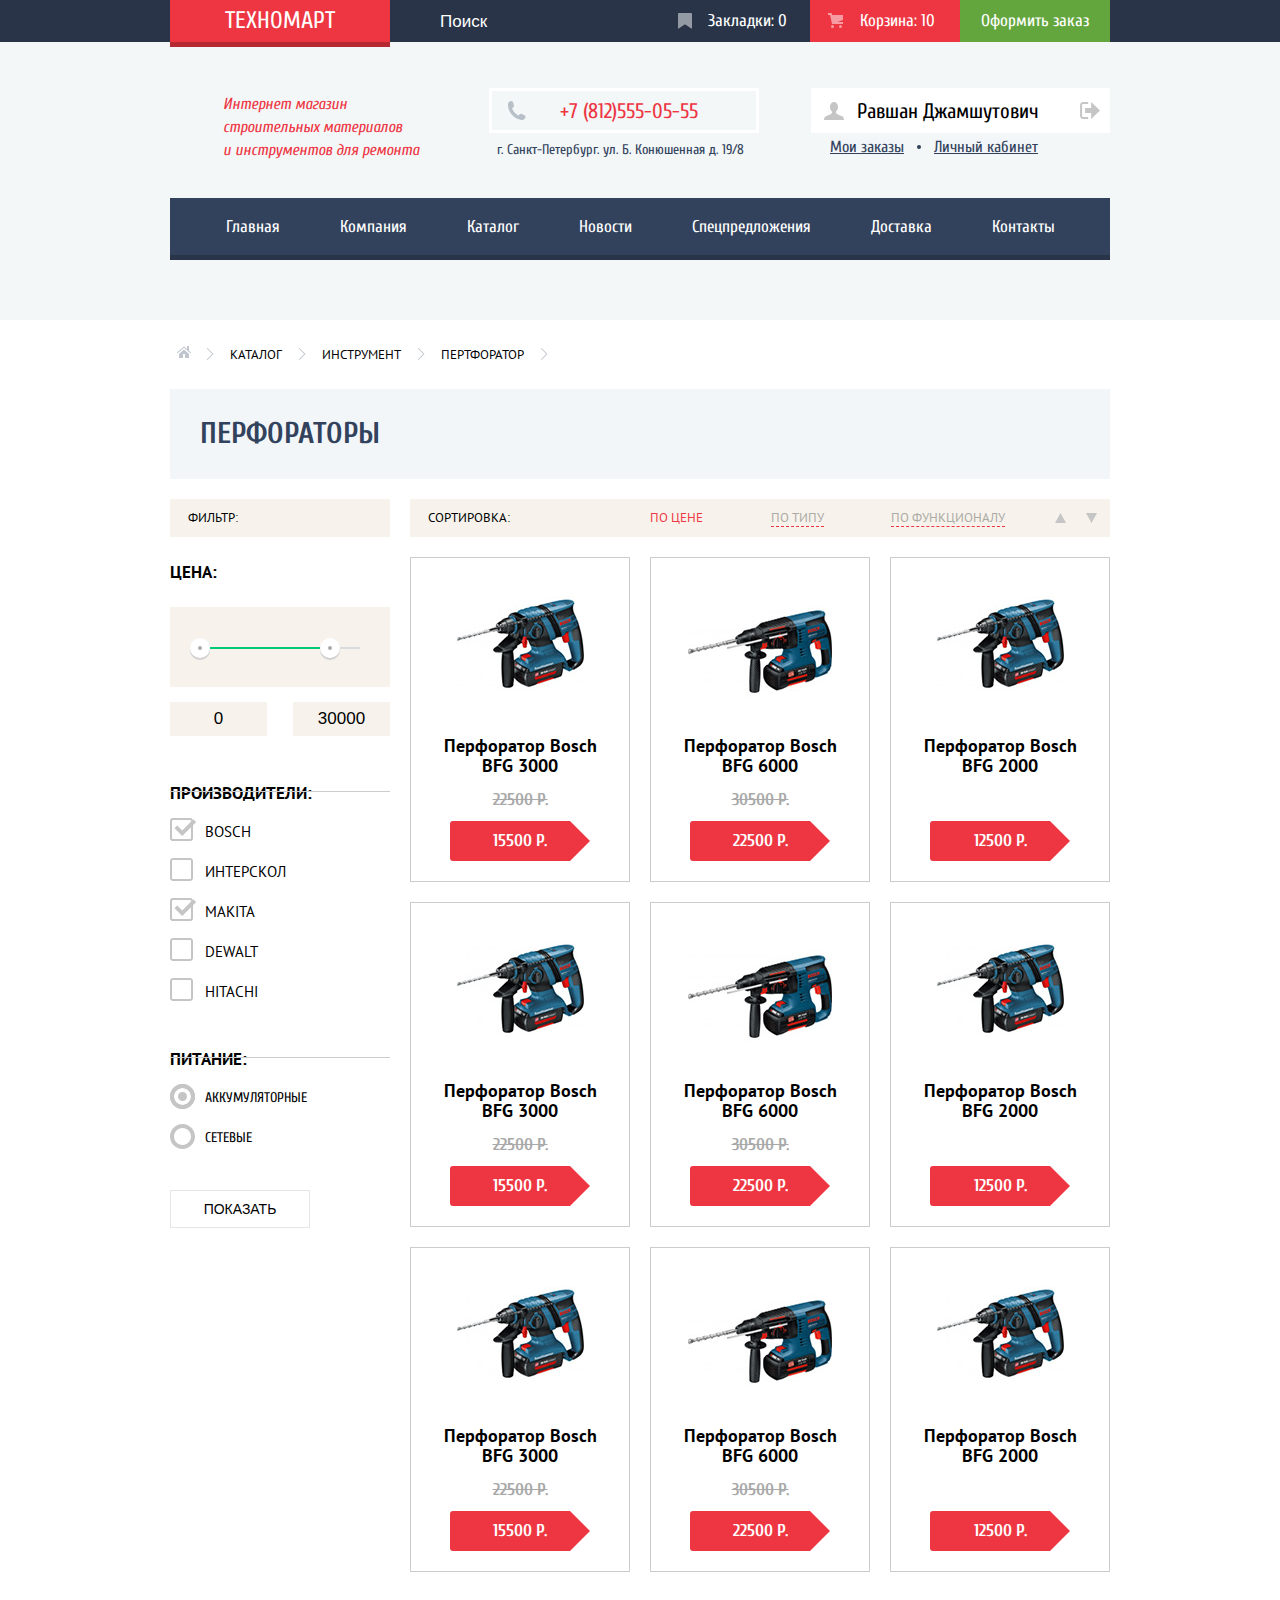
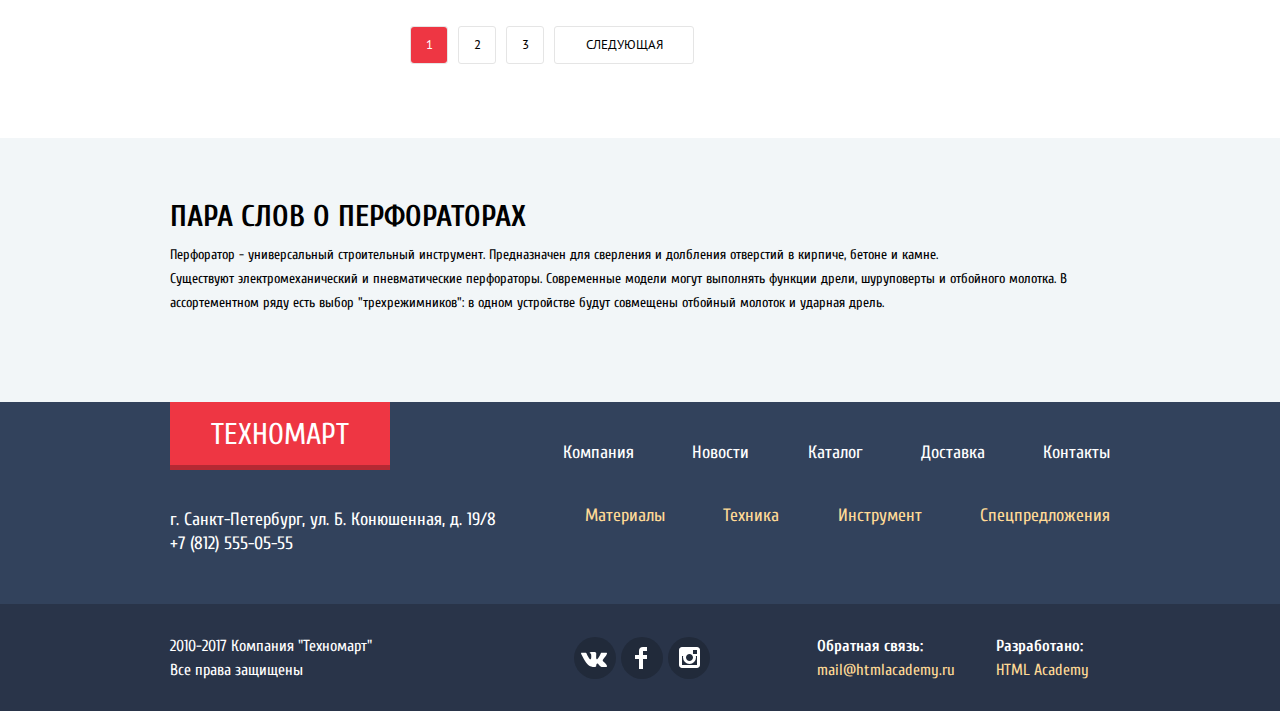
==== commit 46374347: "Сломал Js и что-то сделал не так" ====
--- a/catalog.html
+++ b/catalog.html
@@ -12,6 +12,27 @@
 </head>
 
 <body>
+ <!-- SVG иконки -->
+  <svg style="display:none">
+    <symbol id="icon-login" viewBox="0 0 20 17">
+      <path d="M15 8.5L6 0v6H0v5h6v6z"/>
+      <path d="M17 15h-5v2h5c2.2 0 3-1.8 3-3V3c0-1.2-.8-3-3-3h-5v2h5c.8 0 1 .7 1 1v11c0 .3-.2 1-1 1z"/>
+    </symbol>
+    <symbol id="icon-logout" viewBox="0 0 21 17">
+      <path d="M21 8.5L12.125 0v6h-6v5h6v6z"/>
+      <path d="M3.106 13.952V3.048c.018-.376.171-1.057 1.01-1.057h5.027V0H4.116C1.938 0 1.112 1.81 1.087 3.027v10.946C1.112 15.189 1.938 17 4.116 17h5.027v-1.99H4.116c-.839 0-.992-.683-1.01-1.058z"/>
+    </symbol>
+    <symbol id="icon-user" viewBox="0 0 20 18">
+      <path d="M17.881 14.166c-2.144-.735-4.256-1.666-5.207-2.39-.657-.501-.77-1.618-.517-2.415 1.118-.903 1.864-2.477 1.864-4.278C14.021 2.276 12.221 0 10 0S5.979 2.276 5.979 5.083c0 1.801.746 3.374 1.863 4.277.253.798.141 1.915-.517 2.416-.95.724-3.063 1.654-5.207 2.39S0 18 0 18h20s.025-3.099-2.119-3.834z"/>
+    </symbol>
+    <symbol id="icon-up" viewBox="0 0 11 10">
+      <path d="M5.5 0L0 10h11z"/>
+    </symbol>
+    <symbol id="icon-down" viewBox="0 0 11 10">
+      <path d="M5.5 10L0 0h11"/>
+    </symbol>
+  </svg>
+  <!-- SVG иконки - end -->
   <!--
 			header
 		-->
@@ -22,7 +43,7 @@
           <a class="logo btn" href="index.html">Техномарт</a>
           <input class="search" type="search" placeholder="Поиск">
           <a class="bookmarks btn" href="#">Закладки: 0</a>
-          <a class="basket btn" href="#">Корзина: 10</a>
+          <a class="basket full-basket" href="#">Корзина: 10</a>
           <a class="checkout btn" href="">Оформить заказ</a>
         </div>
       </div>
@@ -40,7 +61,15 @@
             <p>г. Санкт-Петербург. ул. Б. Конюшенная д. 19/8</p>
           </div>
           <div class="user-block">
-            <a class="logoff" href="">Равшан Джамшутович</a>
+            <a class="logoff" href="">
+            <svg class="icon-user" width="20" height="18">
+            <use xlink:href="#icon-user"></use>
+          </svg>Равшан Джамшутович</a>
+           <a class="profile-logout" aria-label="Выйти из профиля" href="">
+            <svg class="icon-logout" width="21" height="17">
+              <use xlink:href="#icon-logout"></use>
+            </svg>
+            </a>
             <div class="regisration">
               <a class="my-orders" href="">Мои заказы</a>
               <a class="cabinet" href="">Личный кабинет</a>
@@ -129,7 +158,7 @@
               </fieldset>
               <fieldset>
                 <legend>Питание:</legend>
-                <ul>
+                <ul class="filter-battery" >
                   <li class="filter-option">
                     <input class="visually-hidden filter-input filter-input-radio" type="radio" name="supply" value="baterry" checked id="filter-baterry">
                     <label for="filter-baterry">АККУМУЛЯТОРНЫЕ</label>
@@ -147,13 +176,17 @@
             <div class=header-main>
               <h2>Cортировка:</h2>
               <ul class="sorting">
-                <li><a href="#">По цене</a>
+                <li><a class="acitve-sorting" href="#">По цене</a>
                   <li><a href="#">По типу</a>
                     <li><a href="#">По функционалу</a>
               </ul>
-              <ul class="sorting-right visually-hidden">
-                <li><a href="#">От большего к меньшуму</a>
-                  <li><a href="#">От меньшего к болшему</a>
+              <ul class="sorting-right">
+                <li><a href="#"><svg class="icon-up" width="11" height="10">
+                  <use xlink:href="#icon-up"></use>
+                </svg></a></li>
+                <li><a href="#"> <svg class="icon-down" width="11" height="10">
+              <use xlink:href="#icon-down"></use>
+            </svg></a></li>
               </ul>
             </div>
               <ul class="catolog-prefarators">
--- a/css/style.css
+++ b/css/style.css
@@ -16,9 +16,8 @@
 /* Начало header */
 
 header {
-  display: flex;
-  flex-direction: column;
   background: #f3f7f8;
+  height: 320px;
 }
 
 .header-top {
@@ -39,11 +38,17 @@
 
 /* Логотип */
 
+.header-top-wrapper a {
+  height: 42px;
+  display: flex;
+  align-items: center;
+  justify-content: center
+}
+
 .logo {
-  min-width: 165px;
+  min-width: 220px;
   height: 24px;
   margin: 0;
-  padding: 11px 0 7px 55px;
   font-size: 24px;
   line-height: 24px;
   font-weight: 400;
@@ -66,7 +71,8 @@
 .popular-button:active,
 .button-about-company:active,
 .btn:active,
-.modal-buy-button:active {
+.modal-buy-button:active,
+.header-top-wrapper .full-basket:active {
   background: #ba2732;
 }
 
@@ -80,6 +86,16 @@
   outline: none;
 }
 
+.input-search {
+  display: flex;
+}
+
+input[type="search"]::-webkit-input-placeholder {
+  font-family: "CuprumRegular", "Arial", sans-serif;
+  font-size: 17px;
+  color: #ffffff;
+}
+
 .search {
   min-width: 270px;
   background: #293449;
@@ -88,28 +104,35 @@
   font-weight: 400;
   font-style: normal;
   font-family: "Cuprum", "Arial", sans-serif;
-  padding: 12px 45px;
   color: #fff;
+  height: 42px;
   cursor: pointer;
   border: none;
-}
-
-.search:hover {
-  background: rgba(0, 0, 0, .2);
-  border: none;
-}
-
-.search:focus {
+  padding-left: 50px;
+}
+
+.icon-search {
+  fill: white;
+  padding: 12px 16px;
+  opacity: 0.3;
+}
+
+input[type=search]:focus {
   background: #fff;
   border: none;
 }
 
+.search:hover {
+  background: #212a3a;
+  border: none;
+}
+
 .bookmarks {
   position: relative;
-  min-width: 105px;
+  min-width: 125px;
   font-size: 17px;
   line-height: 18px;
-  padding: 12px 0 12px 45px;
+  padding-left: 25px;
 }
 
 .bookmarks:hover,
@@ -120,8 +143,8 @@
 .bookmarks:before {
   content: "";
   position: absolute;
-  top: 10px;
-  left: 13px;
+  top: 13px;
+  left: 18px;
   width: 20px;
   height: 20px;
   background: url(../img/icon-bookmark.svg) no-repeat;
@@ -129,7 +152,7 @@
 }
 
 .bookmarks:hover:before,
-.in-basket:hover:before{
+.in-basket:hover:before {
   opacity: 1;
 }
 
@@ -140,18 +163,27 @@
 
 .basket {
   position: relative;
-  min-width: 150px;
+  min-width: 125px;
   font-size: 17px;
   line-height: 18px;
   text-align: center;
-  padding: 12px 0;
+  padding-left: 25px;
+}
+
+.header-top-wrapper .full-basket {
+  background: #ee3643;
+}
+
+.header-top-wrapper .full-basket:hover {
+  opacity: 1;
+  background: #ca2c37;
 }
 
 .basket:before {
   content: "";
   position: absolute;
-  top: 10px;
-  left: 10px;
+  top: 13px;
+  left: 18px;
   width: 20px;
   height: 20px;
   background: url(../img/icon-cart.svg) no-repeat;
@@ -166,7 +198,6 @@
   min-width: 150px;
   font-size: 17px;
   line-height: 18px;
-  padding: 12px 0;
   text-align: center;
   background: #63a63e;
 
@@ -180,7 +211,13 @@
   background: #518534;
 }
 
-.header-bottom {}
+.header-bottom {
+  background: #f3f7f8
+}
+
+.header-bot-margin {
+  margin-bottom: 60px;
+}
 
 .header-bottom-wrapper {
   display: flex;
@@ -190,7 +227,7 @@
   justify-content: space-between;
   align-items: flex-start;
   min-height: 110px;
-  margin-top: 40px;
+  margin-top: 46px;
 }
 
 .tittle {
@@ -210,19 +247,21 @@
   flex-basis: 33.3333%;
   display: flex;
   flex-direction: column;
+}
+
+.contacts a {
+  display: flex;
   align-items: center;
-}
-
-.contacts a {
-  display: inline-block;
-  position: relative;
-  width: 264px;
-  text-align: center;
-  padding: 12px 0;
+  justify-content: center;
+  position: relative;
+  width: 254px;
+  height: 39px;
   color: #ee3643;
   font-size: 21px;
   line-height: 18px;
   border: 3px solid #ffffff;
+  margin-left: 6px;
+  padding-left: 10px;
 }
 
 .contacts a:before {
@@ -230,7 +269,8 @@
   position: absolute;
   width: 30px;
   height: 30px;
-  left: 10px;
+  top: 10px;
+  left: 15px;
   background: url(../img/icon-phone.svg) no-repeat;
 }
 
@@ -240,6 +280,7 @@
   line-height: 24px;
   font-weight: 400;
   margin-top: 5px;
+  margin-left: 14px;
 }
 
 .user-block {
@@ -248,64 +289,74 @@
   flex-direction: row;
   flex-wrap: wrap;
   justify-content: flex-end;
+  margin: 0;
 }
 
 .user-block a {
   display: flex;
-  height: 45px;
-  margin-left: 10px;
-  padding: 0 27px;
   align-items: center;
   font-size: 21px;
   line-height: 18px;
   color: black;
   background: white;
-}
+
+}
+
 .user-block a:hover {
   color: #ee3643;
-  
-}
+
+}
+
 .login {
   position: relative;
-  width: 60px;
-  justify-content: flex-end;
-}
-
-.login:before {
-  content: "";
-  position: absolute;
-  width: 20px;
-  height: 20px;
-  margin-left: -55px;
-  background: url(../img/icon-login.svg) no-repeat;
-}
+  width: 120px;
+}
+
+.regisration-user {
+  width: 150px;
+  margin-left: 10px;
+  justify-content: center;
+  height: 45px;
+}
+
 .login:hover:before {
-  color:  #32425c;
-}
+  color: #32425c;
+}
+
 .logoff {
   position: relative;
   justify-content: flex-start;
-  width: 245px;
-
-}
-
-.logoff:before {
-  content: "";
-  position: absolute;
-  right: 0px;
-  width: 20px;
-  height: 20px;
-
-  background: url("../img/icon-logout.svg") no-repeat;
+  width: 258px;
+  height: 45px
+}
+
+.profile-logout .icon-logout {
+  padding: 10px;
+
+}
+
+.icon-login,
+.icon-logout,
+.icon-user {
+  fill: #c5c5c5;
+  transition: fill 0.3s ease;
+  padding: 13px;
+}
+
+.login:hover .icon-login,
+.profile-logout:hover .icon-logout,
+.logoff:hover .icon-user {
+  fill: #2f435b;
 }
 
 .regisration {
   display: flex;
   flex-direction: row;
+  margin-top: 5px;
+  margin-right: 72px;
 }
 
 .regisration a {
-
   text-decoration: underline;
   color: #32425c;
   background: none;
@@ -318,6 +369,21 @@
   color: #32425c;
 }
 
+.my-orders {
+  margin-right: 30px;
+  position: relative;
+}
+
+.my-orders:before {
+  content: "";
+  position: absolute;
+  right: -17px;
+  width: 4px;
+  height: 4px;
+  background: #32425c;
+  border-radius: 50px;
+}
+
 /* Конец header*/
 
 .header-nav ul {
@@ -368,7 +434,6 @@
 main {
   display: flex;
   flex-direction: column;
-  padding-top: 60px;
 }
 
 /*      Слайды    =/ */
@@ -380,7 +445,7 @@
 .sliders h2 {
   padding-top: 30px;
   padding-left: 25px;
-  font-size: 30px;
+  font-size: 36px;
   font-weight: 700;
   line-height: 30px;
   color: #ffffff;
@@ -442,7 +507,7 @@
   margin-left: 25px;
   margin-top: 110px;
   font-size: 14px;
-  padding: 13px 0;
+  padding: 10px 0;
   line-height: 18px;
   color: white;
   text-transform: uppercase;
@@ -507,6 +572,28 @@
   border-radius: 50%;
 }
 
+.arrow-left:after {
+  position: absolute;
+  content: "";
+  width: 22px;
+  height: 40px;
+  cursor: pointer;
+  top: 115px;
+  left: 25px;
+  background: url("../img/icon-left.svg") no-repeat;
+}
+
+.arrow-right:before {
+  position: absolute;
+  content: "";
+  width: 22px;
+  height: 40px;
+  cursor: pointer;
+  top: 115px;
+  right: 25px;
+  background: url("../img/icon-right.svg") no-repeat;
+}
+
 /*   желтый прямоуголтники которые я не понимаю  */
 
 .offers {
@@ -515,14 +602,14 @@
   justify-content: space-between;
   padding: 0;
   flex-wrap: wrap;
-  margin-bottom: 53px
+  margin-bottom: 33px
 }
 
 .category {
-  padding-top: 26px;
-  padding-left: 23px;
-  width: 277px;
-  height: 97px;
+  padding-top: 20px;
+  padding-left: 25px;
+  width: 275px;
+  height: 103px;
   font-size: 24px;
   margin-bottom: 20px;
   color: #ffffff;
@@ -539,22 +626,25 @@
 .button-category {
   display: inline-block;
   font-size: 14px;
-  padding: 10px 0;
-  margin-top: 10px;
+  padding: 9px 0;
+  margin-top: 15px;
   text-align: center;
   width: 135px;
   color: #ffffff;
   background: rgba(0, 0, 0, .1);
   text-transform: uppercase;
 }
+
 .button-category:hover {
   background: rgba(0, 0, 0, .2);
 }
+
 .button-category:active {
-      background: rgba(0,0,0,.3);
+  background: rgba(0, 0, 0, .3);
 }
 
 .category-materials {
+  position: relative;
   background: #ffbf47;
   background-image: url(../img/icon-1.svg);
   background-repeat: no-repeat;
@@ -635,12 +725,13 @@
   margin: 0 auto;
   margin-bottom: 7px;
   color: white;
-   padding: 7px 3px;
-   padding-top: 10px;
+  padding: 7px 3px;
+  padding-top: 10px;
   background-color: #63a63e;
   border-bottom: 3px solid #367315;
   border-radius: 5px;
 }
+
 .in-bookmarks {
   position: relative;
   font-size: 14px;
@@ -650,19 +741,23 @@
   margin-bottom: 7px;
   color: #32425c;
   padding: 7px 0;
-  border: 3px solid #63a63e ;
+  border: 3px solid #63a63e;
   border-radius: 5px;
 }
+
 .in-bookmarks:hover {
   border-color: #32425c;
 }
+
 .in-bookmarks:active {
   opacity: 0.3;
 }
+
 .in-basket:hover {
   background: #5fbb2d;
-  box-shadow: 0 3px 15px rgba(0,1,1,.25);
-}
+  box-shadow: 0 3px 15px rgba(0, 1, 1, .25);
+}
+
 .in-basket:before {
   content: "";
   position: absolute;
@@ -672,6 +767,7 @@
   background: url(../img/icon-cart.svg) no-repeat;
   opacity: 0.3;
 }
+
 .in-basket:active {
   background: #518534;
   border-bottom-color: #518534;
@@ -685,7 +781,7 @@
   display: flex;
   justify-content: space-between;
   align-items: center;
-  padding: 0 30px;
+  padding: 0 25px;
   background-color: #f9f5f0;
   height: 89px;
   margin-bottom: 20px;
@@ -712,8 +808,8 @@
 
 .flag {
   position: absolute;
-  top: -1px;
-  right: -1px;
+  top: 0px;
+  right: 0px;
   width: 60px;
   height: 60px;
   text-indent: -1000px;
@@ -798,7 +894,7 @@
   flex-direction: row;
   align-items: center;
   justify-content: center;
-  width: 220px;
+  width: 218px;
   height: 145px;
   border: 1px solid #eaeaea;
   margin-bottom: 20px;
@@ -806,7 +902,7 @@
 
 .popular-manufacturer-item:active {
   opacity: 0.5;
- box-shadow:  0 4px 10px rgba(41, 52, 73, .5)
+  box-shadow: 0 4px 10px rgba(41, 52, 73, .5)
 }
 
 .popular-manufacturer-item a {
@@ -857,6 +953,16 @@
 .service-pop {
   display: flex;
   position: relative;
+}
+
+.service-pop:after {
+  position: absolute;
+  content: "";
+  width: 10px;
+  height: 270px;
+  left: 230px;
+  top: -35px;
+  background: url("../img/shadow.png") no-repeat;
 }
 
 #delivery:checked ~ .service-controls label[for=delivery],
@@ -885,6 +991,8 @@
   padding: 15px 20px;
   text-align: left;
   vertical-align: middle;
+  border-top: 1px solid #405069;
+  border-bottom: 1px solid #293449;
 }
 
 .service-controls label:hover {
@@ -1058,6 +1166,12 @@
   font-size: 18px;
   line-height: 24px;
   color: #ffffff;
+}
+
+.top-footer-navigation a:active,
+.footer-center a:active {
+  opacity: 0.5;
+  text-decoration: none;
 }
 
 .top-footer p,
@@ -1204,6 +1318,11 @@
   color: #ffda96;
 }
 
+.bottom-footer-contacts a:active {
+  color: #be3544;
+  text-decoration: none;
+}
+
 .footer-mail {
   display: flex;
   flex-direction: column;
@@ -1315,8 +1434,6 @@
   flex-wrap: wrap;
   justify-content: space-between;
   margin-top: 50px;
-  margin-left: 80px;
-  margin-right: 80px;
 }
 
 .modal-letter input[type="text"],
@@ -1504,14 +1621,6 @@
   height: 40px;
 }
 
-.breadcrumbs-current:after {
-  content: "";
-  position: absolute;
-  background: white;
-  height: 22px;
-  width: 40px;
-}
-
 h1 {
   margin: 0;
   font-size: 30px;
@@ -1541,12 +1650,12 @@
   text-transform: uppercase;
   padding: 10px 18px;
   background: #f7f3ec;
+  width: 184px;
 }
 
 .header-main {
   display: flex;
   flex-direction: row;
-  justify-content: space-between;
   background: #f7f3ec;
 }
 
@@ -1556,12 +1665,51 @@
   align-items: center;
   font-size: 13px;
   line-height: 18px;
+  justify-content: space-between;
   text-transform: uppercase;
   margin: 0;
-}
+  width: 355px;
+  font-family: "PT sans";
+  margin-left: 20px;
+  margin-right: 40px;
+}
+
+.sorting a {
+  color: #acaaa5;
+  border-bottom: 1px dashed #ee3643;
+}
+
+.sorting a:hover {
+  color: #000;
+  border-bottom: 1px solid #ee3643;
+}
+
+.sorting .acitve-sorting {
+  color: #ee3643;
+  border-bottom: none;
+}
+
 .sorting-right {
-  
-}
+  display: flex;
+  margin: 0;
+}
+
+.sorting-right li {
+  display: flex;
+  align-items: center;
+  margin: 0 10px;
+}
+
+.icon-up,
+.icon-down {
+  fill: #c5c5c5;
+}
+
+.icon-up:hover,
+.icon-down:hover {
+  fill: #000;
+}
+
 .catalog {
   display: flex;
   flex-direction: column;
@@ -1585,7 +1733,19 @@
 fieldset {
   margin: 0;
   padding: 0;
+  margin-bottom: 22px;
   border: none;
+  position: relative;
+}
+
+.filter-producer:before,
+.filter-battery:before {
+  position: absolute;
+  content: "";
+  top: -17px;
+  width: 220px;
+  height: 1px;
+  background: #ccc;
 }
 
 .filter {
@@ -1657,6 +1817,7 @@
   display: flex;
   flex-direction: row;
   justify-content: space-between;
+  margin-bottom: 20px;
 }
 
 .price-control input {
@@ -1673,6 +1834,7 @@
 .filter-producer,
 .filter-option {
   padding: 0;
+  margin-bottom: 0;
 }
 
 .filter-option input[type=checkbox] + label {
@@ -1731,7 +1893,7 @@
 .filter-option input[type=radio]:checked + label:after {
   content: "";
   position: absolute;
-  background: url("/img/radio-on.svg");
+  background: url("/img/radio-on.svg") no-repeat;
   left: 0px;
   top: -4px;
   width: 26px;
@@ -1741,7 +1903,7 @@
 .filter-option input[type=radio] + label:before {
   content: "";
   position: absolute;
-  background: url("/img/radio-off.svg");
+  background: url("/img/radio-off.svg") no-repeat;
   left: 0;
   top: -4px;
   width: 26px;
@@ -1784,6 +1946,19 @@
 
 }
 
+.pagination-item:hover,
+.filter-button:hover {
+  border: 1px solid #bdc6ca;
+  cursor: pointer;
+}
+
+.pagination-item:active,
+.filter-button:active,
+.filter-button:focus {
+  border: 1px solid #ee3643;
+  outline-style: none;
+}
+
 .pagination-item-current a {
   background: #ee3643;
   color: #ffffff;
@@ -1810,4 +1985,4 @@
   font-size 14px;
   line-height: 24px;
   padding-bottom: 73px;
-}+}
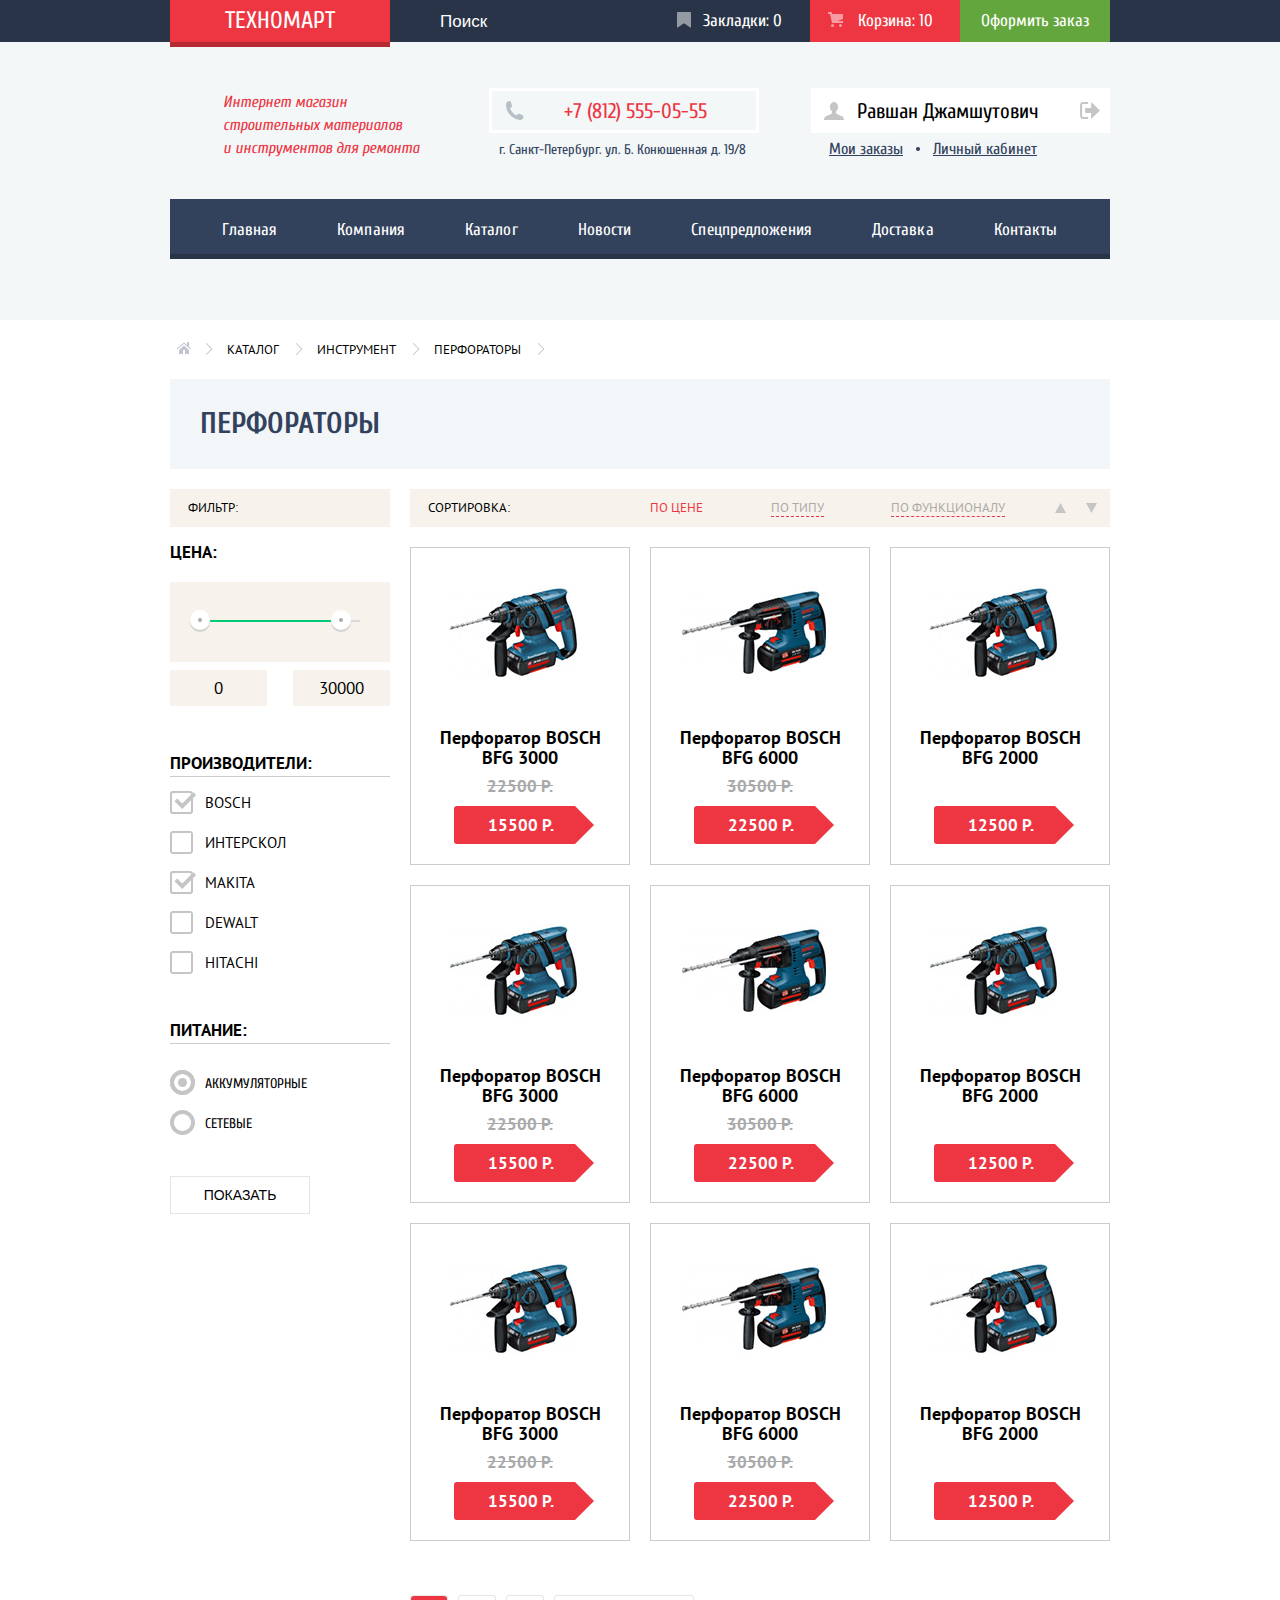
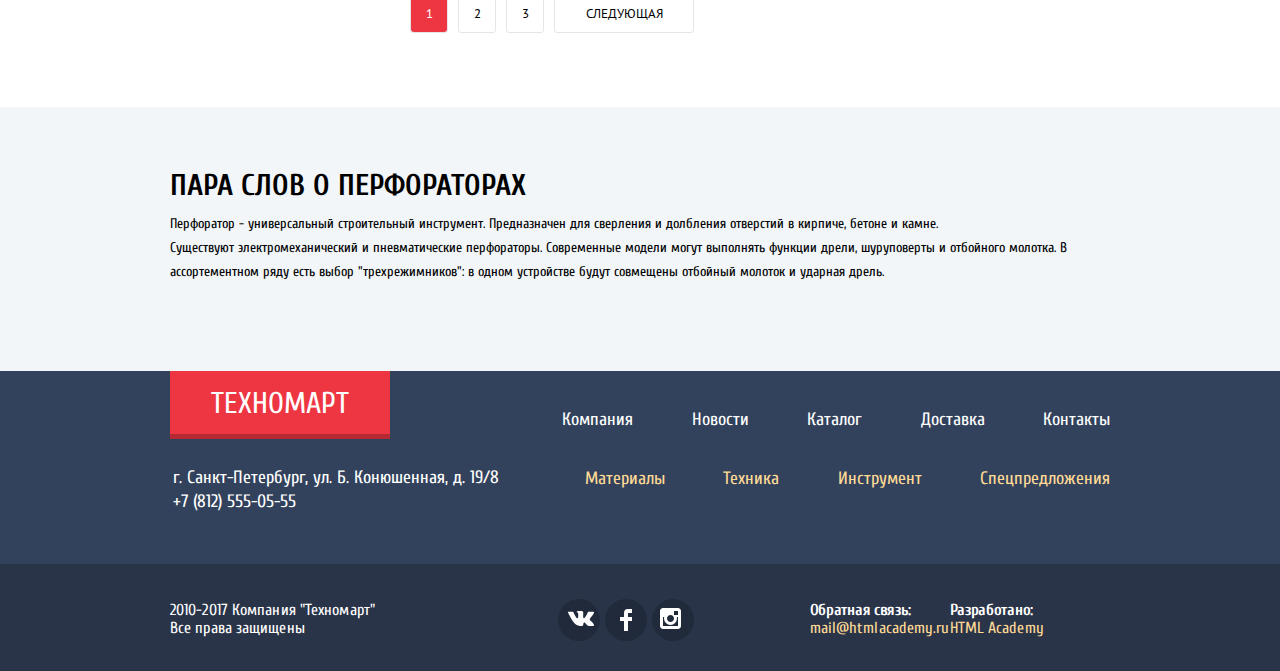
==== commit f03d2f5d: "Смотрел другие способы подключения шрифта" ====
--- a/catalog.html
+++ b/catalog.html
@@ -4,9 +4,8 @@
 <head>
   <meta charset="utf-8">
   <title>HTML Academy: Техномарт</title>
-  <link href="https://fonts.googleapis.com/css?family=PT+Sans:400,400i,700,700i&amp;subset=cyrillic" rel="stylesheet">
-  <link href="https://fonts.googleapis.com/css?family=Open+Sans:400,400i,700,700i&amp;subset=cyrillic" rel="stylesheet">
-  <link href="https://fonts.googleapis.com/css?family=Cuprum:400,400i,700,700i&amp;subset=cyrillic" rel="stylesheet">
+  <link href="https://fonts.googleapis.com/css?family=PT+Sans:400,400i,700,700i&amp;subset=cyrillic" rel="stylesheet" type="text/css">
+  <link href="https://fonts.googleapis.com/css?family=Cuprum:400,400i,700,700i&amp;subset=cyrillic" rel="stylesheet" type="text/css">
   <link rel="stylesheet" href="css/normalize.css">
   <link rel="stylesheet" type="text/css" href="css/style.css">
 </head>
@@ -56,7 +55,7 @@
           </div>
           <div class="contacts">
             <div class="tel">
-              <a href="tel:+78125550555">+7 (812)555-05-55 </a>
+              <a href="tel:+78125550555">+7 (812) 555-05-55 </a>
             </div>
             <p>г. Санкт-Петербург. ул. Б. Конюшенная д. 19/8</p>
           </div>
@@ -103,7 +102,7 @@
           <li><a href="index.html"></a></li>
           <li><a href="catalog.html">Каталог</a></li>
           <li><a href="instrument">Инструмент</a></li>
-          <li class="breadcrumbs-current"><a  href="perforator">Пертфоратор</a></li>
+          <li class="breadcrumbs-current"><a  href="perforator">Перфораторы</a></li>
         </ul>
         <div class="caption">
           <h1>Перфораторы</h1>
@@ -196,9 +195,9 @@
                     <a class="in-bookmarks" href="">В закладки</a>
                   </div>
                   <div class="popular-image">
-                    <img src="/img/bfg_3000.jpg" alt="Перфоратор Bosch BFG 3000" width="127" height="112">
-                  </div>
-                  <h3>Перфоратор Bosch BFG 3000</h3>
+                    <img src="img/bfg_3000.jpg" alt="Перфоратор Bosch BFG 3000" width="127" height="112">
+                  </div>
+                  <h3>Перфоратор BOSCH BFG 3000</h3>
                   <div class="oldprice">22500 P.</div>
                   <div class="newprice">15500 Р.</div>
                 </li>
@@ -208,9 +207,9 @@
                     <a class="in-bookmarks" href="">В закладки</a>
                   </div>
                   <div class="popular-image">
-                    <img src="/img/bfg_6000.jpg" alt="Перфоратор Bosch BFG 6000" width="144" height="128">
-                  </div>
-                  <h3>Перфоратор Bosch BFG 6000</h3>
+                    <img src="img/bfg_6000.jpg" alt="Перфоратор Bosch BFG 6000" width="144" height="128">
+                  </div>
+                  <h3>Перфоратор BOSCH BFG 6000</h3>
                   <div class="oldprice">30500 P.</div>
                   <div class="newprice">22500 Р.</div>
                 </li>
@@ -220,9 +219,9 @@
                     <a class="in-bookmarks" href="">В закладки</a>
                   </div>
                   <div class="popular-image">
-                    <img src="/img/bfg_2000.jpg" alt="Перфоратор Bosch BFG 2000" width="127" height="112">
-                  </div>
-                  <h3>Перфоратор Bosch BFG 2000</h3>
+                    <img src="img/bfg_2000.jpg" alt="Перфоратор Bosch BFG 2000" width="127" height="112">
+                  </div>
+                  <h3>Перфоратор BOSCH BFG 2000</h3>
                   <div class="oldprice"></div>
                   <div class="newprice">12500 Р.</div>
                 </li>
@@ -232,9 +231,9 @@
                     <a class="in-bookmarks" href="">В закладки</a>
                   </div>
                   <div class="popular-image">
-                    <img src="/img/bfg_3000.jpg" alt="Перфоратор Bosch BFG 3000" width="127" height="112">
-                  </div>
-                  <h3>Перфоратор Bosch BFG 3000</h3>
+                    <img src="img/bfg_3000.jpg" alt="Перфоратор Bosch BFG 3000" width="127" height="112">
+                  </div>
+                  <h3>Перфоратор BOSCH BFG 3000</h3>
                   <div class="oldprice">22500 P.</div>
                   <div class="newprice">15500 Р.</div>
                 </li>
@@ -244,9 +243,9 @@
                     <a class="in-bookmarks" href="">В закладки</a>
                   </div>
                   <div class="popular-image">
-                    <img src="/img/bfg_6000.jpg" alt="Перфоратор Bosch BFG 6000" width="144" height="128">
-                  </div>
-                  <h3>Перфоратор Bosch BFG 6000</h3>
+                    <img src="img/bfg_6000.jpg" alt="Перфоратор Bosch BFG 6000" width="144" height="128">
+                  </div>
+                  <h3>Перфоратор BOSCH BFG 6000</h3>
                   <div class="oldprice">30500 P.</div>
                   <div class="newprice">22500 Р.</div>
                 </li>
@@ -256,9 +255,9 @@
                     <a class="in-bookmarks" href="">В закладки</a>
                   </div>
                   <div class="popular-image">
-                    <img src="/img/bfg_2000.jpg" alt="Перфоратор Bosch BFG 2000" width="127" height="112">
-                  </div>
-                  <h3>Перфоратор Bosch BFG 2000</h3>
+                    <img src="img/bfg_2000.jpg" alt="Перфоратор Bosch BFG 2000" width="127" height="112">
+                  </div>
+                  <h3>Перфоратор BOSCH BFG 2000</h3>
                   <div class="oldprice"></div>
                   <div class="newprice">12500 Р.</div>
                 </li>
@@ -268,9 +267,9 @@
                     <a class="in-bookmarks" href="">В закладки</a>
                   </div>
                   <div class="popular-image">
-                    <img src="/img/bfg_3000.jpg" alt="Перфоратор Bosch BFG 3000" width="127" height="112">
-                  </div>
-                  <h3>Перфоратор Bosch BFG 3000</h3>
+                    <img src="img/bfg_3000.jpg" alt="Перфоратор Bosch BFG 3000" width="127" height="112">
+                  </div>
+                  <h3>Перфоратор BOSCH BFG 3000</h3>
                   <div class="oldprice">22500 P.</div>
                   <div class="newprice">15500 Р.</div>
                 </li>
@@ -280,9 +279,9 @@
                     <a class="in-bookmarks" href="">В закладки</a>
                   </div>
                   <div class="popular-image">
-                    <img src="/img/bfg_6000.jpg" alt="Перфоратор Bosch BFG 6000" width="144" height="128">
-                  </div>
-                  <h3>Перфоратор Bosch BFG 6000</h3>
+                    <img src="img/bfg_6000.jpg" alt="Перфоратор Bosch BFG 6000" width="144" height="128">
+                  </div>
+                  <h3>Перфоратор BOSCH BFG 6000</h3>
                   <div class="oldprice">30500 P.</div>
                   <div class="newprice">22500 Р.</div>
                 </li>
@@ -292,9 +291,9 @@
                     <a class="in-bookmarks" href="">В закладки</a>
                   </div>
                   <div class="popular-image">
-                    <img src="/img/bfg_2000.jpg" alt="Перфоратор Bosch BFG 2000" width="127" height="112">
-                  </div>
-                  <h3>Перфоратор Bosch BFG 2000</h3>
+                    <img src="img/bfg_2000.jpg" alt="Перфоратор Bosch BFG 2000" width="127" height="112">
+                  </div>
+                  <h3>Перфоратор BOSCH BFG 2000</h3>
                   <div class="oldprice"></div>
                   <div class="newprice">12500 Р.</div>
                 </li>
@@ -387,14 +386,16 @@
   </section>
   </body>
      <script>
-      var buyLink = document.querySelector(".in-basket");
+    var buyLink = document.querySelectorAll(".in-basket");
     var buyPopup = document.querySelector(".modal-buy");
     var buyClose = buyPopup.querySelector(".modal-close");
-    buyLink.addEventListener("click", function(evt) {
-      evt.preventDefault();
-      buyPopup.classList.add("modal-show");
-    });
-    buyClose.addEventListener("click", function(evt) {
+    for (var i = 0; i < buyLink.length; i++) {
+    buyLink[i].addEventListener('click', function(evt) {
+    evt.preventDefault();
+    buyPopup.classList.add('modal-show');
+  });
+};
+      buyClose.addEventListener("click", function(evt) {
       evt.preventDefault();
       buyPopup.classList.remove("modal-show");
     });
--- a/css/style.css
+++ b/css/style.css
@@ -1,7 +1,15 @@
+/* Шрифты?
+@font-face {
+  font-family: 'cuprum';
+  src:url('../fonts/web/cuprum.woff') format('woff');
+  font-weight: normal;
+  font-style: normal;
+}
+*/
 body {
   margin: 0;
   padding: 0;
-  font-family: "Cuprum", "Arial", sans-serif;
+  font-family: "Cuprum", "regular", sans-serif;
   min-width: 940px;
   line-height: 21px;
   font-size: 14px;
@@ -42,7 +50,9 @@
   height: 42px;
   display: flex;
   align-items: center;
-  justify-content: center
+  justify-content: center;
+  box-sizing: border-box;
+  width: 150px;
 }
 
 .logo {
@@ -129,10 +139,10 @@
 
 .bookmarks {
   position: relative;
-  min-width: 125px;
+  min-width: 135px;
   font-size: 17px;
   line-height: 18px;
-  padding-left: 25px;
+  padding-left: 15px;
 }
 
 .bookmarks:hover,
@@ -143,8 +153,8 @@
 .bookmarks:before {
   content: "";
   position: absolute;
-  top: 13px;
-  left: 18px;
+  top: 12px;
+  left: 17px;
   width: 20px;
   height: 20px;
   background: url(../img/icon-bookmark.svg) no-repeat;
@@ -163,15 +173,16 @@
 
 .basket {
   position: relative;
-  min-width: 125px;
+  min-width: 134px;
   font-size: 17px;
   line-height: 18px;
   text-align: center;
-  padding-left: 25px;
+  padding-left: 16px;
 }
 
 .header-top-wrapper .full-basket {
   background: #ee3643;
+  padding-left: 20px;
 }
 
 .header-top-wrapper .full-basket:hover {
@@ -182,7 +193,7 @@
 .basket:before {
   content: "";
   position: absolute;
-  top: 13px;
+  top: 12px;
   left: 18px;
   width: 20px;
   height: 20px;
@@ -222,12 +233,12 @@
 .header-bottom-wrapper {
   display: flex;
   flex-direction: row;
-  justify-content: center;
   flex-wrap: wrap;
   justify-content: space-between;
   align-items: flex-start;
   min-height: 110px;
   margin-top: 46px;
+  margin-bottom: 1px;
 }
 
 .tittle {
@@ -239,7 +250,7 @@
 }
 
 .tittle p {
-  margin-top: 5px;
+  margin-top: 3px;
   margin-left: 53px;
 }
 
@@ -254,14 +265,14 @@
   align-items: center;
   justify-content: center;
   position: relative;
-  width: 254px;
+  width: 242px;
   height: 39px;
   color: #ee3643;
   font-size: 21px;
   line-height: 18px;
   border: 3px solid #ffffff;
   margin-left: 6px;
-  padding-left: 10px;
+  padding-left: 22px;
 }
 
 .contacts a:before {
@@ -270,7 +281,7 @@
   width: 30px;
   height: 30px;
   top: 10px;
-  left: 15px;
+  left: 13px;
   background: url(../img/icon-phone.svg) no-repeat;
 }
 
@@ -280,7 +291,7 @@
   line-height: 24px;
   font-weight: 400;
   margin-top: 5px;
-  margin-left: 14px;
+  margin-left: 16px;
 }
 
 .user-block {
@@ -352,8 +363,8 @@
 .regisration {
   display: flex;
   flex-direction: row;
-  margin-top: 5px;
-  margin-right: 72px;
+  margin-top: 7px;
+  margin-right: 73px;
 }
 
 .regisration a {
@@ -403,7 +414,7 @@
 }
 
 .header-nav a {
-  padding: 20px 30px;
+  padding: 22px 30px;
   font-size: 17px;
   line-height: 17px;
 }
@@ -413,6 +424,8 @@
   line-height: 17px;
   background: #32425c;
   border-bottom: 5px solid #293449;
+  height: 55px;
+  letter-spacing: 0.1px;
 }
 
 .header-top a,
@@ -443,8 +456,8 @@
 }
 
 .sliders h2 {
-  padding-top: 30px;
-  padding-left: 25px;
+  padding-top: 25px;
+  padding-left: 23px;
   font-size: 36px;
   font-weight: 700;
   line-height: 30px;
@@ -453,9 +466,9 @@
 }
 
 .sliders p {
-  margin-top: 8px;
-  padding-left: 25px;
-  font-family: 'PT Sans';
+  margin-top: 5px;
+  padding-left: 24px;
+  font-family: "PT Sans","Arial",sans-serif;
   font-size: 18px;
   font-weight: 400;
   line-height: 24px;
@@ -502,18 +515,19 @@
 }
 
 .button-slider {
-  display: block;
-  width: 195px;
-  margin-left: 25px;
-  margin-top: 110px;
-  font-size: 14px;
-  padding: 10px 0;
-  line-height: 18px;
-  color: white;
-  text-transform: uppercase;
-  background: #ee3643;
-  text-align: center;
-  border-radius: 3px;
+    display: block;
+    margin-left: 25px;
+    margin-top: 122px;
+    font-size: 14px;
+    padding: 10px 45px 10px 49px;
+    line-height: 18px;
+    color: white;
+    margin-right: 400px;
+    box-sizing: border-box;
+    text-transform: uppercase;
+    background: #ee3643;
+    text-align: center;
+    border-radius: 3px;
 }
 
 .slider-controls label {
@@ -523,7 +537,7 @@
   height: 18px;
   border-radius: 50%;
   cursor: pointer;
-  padding: 3px;
+  padding: 1px;
 }
 
 .slider-controls label::after {
@@ -531,8 +545,8 @@
   width: 10px;
   height: 10px;
   position: absolute;
-  top: 11px;
-  left: 4px;
+  top: 6px;
+  left: 5px;
   z-index: 1;
   border-radius: 50%;
   background: #ffffff;
@@ -562,8 +576,8 @@
 #product-2:checked ~ .slider-controls .slider-controls-item--2::before {
   content: "";
   position: absolute;
-  left: 50%;
-  top: 50%;
+  left: 67%;
+  top: 37%;
   z-index: 2;
   width: 6px;
   height: 6px;
@@ -589,8 +603,8 @@
   width: 22px;
   height: 40px;
   cursor: pointer;
-  top: 115px;
-  right: 25px;
+  top: 113px ;
+  right: 18px;
   background: url("../img/icon-right.svg") no-repeat;
 }
 
@@ -602,14 +616,12 @@
   justify-content: space-between;
   padding: 0;
   flex-wrap: wrap;
-  margin-bottom: 33px
+  margin-bottom: 32px;
 }
 
 .category {
-  padding-top: 20px;
-  padding-left: 25px;
-  width: 275px;
-  height: 103px;
+  width: 300px;
+  height: 123px;
   font-size: 24px;
   margin-bottom: 20px;
   color: #ffffff;
@@ -621,16 +633,20 @@
   font-size: 24px;
   font-weight: 700;
   line-height: 30px;
+  padding-top: 20px;
+  padding-left: 23px;
 }
 
 .button-category {
   display: inline-block;
   font-size: 14px;
-  padding: 9px 0;
-  margin-top: 15px;
+  line-height: 18px;
+  padding: 10px 0;
+  margin-top: 12px;
   text-align: center;
   width: 135px;
   color: #ffffff;
+      margin-left: 23px;
   background: rgba(0, 0, 0, .1);
   text-transform: uppercase;
 }
@@ -667,7 +683,7 @@
 }
 
 .category-discounts {
-  background: #3bbce3;
+  background: #8ed78f;
   background-image: url(../img/icon-4.svg);
   background-repeat: no-repeat;
   background-position: 195px 50%;
@@ -693,6 +709,7 @@
   flex-direction: row;
   justify-content: space-between;
   padding: 0;
+  margin-bottom: 0;
 }
 
 .popular-product-item:hover {
@@ -793,6 +810,7 @@
   color: #32425c;
   vertical-align: middle;
   text-transform: uppercase;
+  font-weight: 400;
 }
 
 .popular-product-item {
@@ -804,6 +822,7 @@
   line-height: 20px;
   font-weight: bold;
   text-align: center;
+  height: 316px;
 }
 
 .flag {
@@ -822,9 +841,12 @@
 }
 
 .popular-product-item .popular-image {
-  width: 218px;
-  margin-top: 30px;
-  height: 138px
+  width: 205px;
+    display: flex;
+    margin-bottom: 10px;
+    align-items: center;
+    justify-content: center;
+    height: 170px
 }
 
 .popular-product-item .popular-image img {
@@ -832,47 +854,50 @@
 }
 
 .popular-product-item h3 {
-  font-family: "PT sans";
+  font-family: "PT Sans","Arial",sans-serif;
   font-size: 18px;
   line-height: 20px;
-  min-height: 40px;
-  padding: 0 25px;
-  margin-top: 10px;
-  margin-bottom: 15px;
+  font-weight: 700;
+      padding: 0 20px;
+
 }
 
 .oldprice {
   font-size: 17px;
+   line-height: 18px;
   font-weight: 700;
   line-height: 18px;
   color: #a9a9a9;
   min-height: 20px;
-  margin-top: 15px;
-  margin-bottom: 10px;
+  margin: 9px auto;
   text-decoration-line: line-through;
+  font-family: "PT Sans","Arial",sans-serif;
 }
 
 .newprice {
   font-size: 17px;
+  line-height: 18px;
   font-weight: 700;
   background: #ee3643;
   color: #ffffff;
   position: relative;
-  width: 80px;
-  margin: 10px auto;
+  width: 114px;
   margin-bottom: 20px;
-  padding: 10px 30px;
+  margin-left: 43px;
+  margin-right: 36px;
+  padding: 10px;
   border-radius: 3px;
+  font-family: "PT Sans","Arial",sans-serif;
 }
 
 .newprice:after {
   content: "";
   position: absolute;
   top: 0;
-  right: -20px;
+  right: -25px;
   width: 0;
   height: 0;
-  border: 20px solid white;
+  border: 19px solid white;
   border-left-color: #ee3643;
 }
 
@@ -921,7 +946,7 @@
 /* Наконец-то я добрался до сервисов  */
 
 .service {
-  padding-top: 70px;
+  padding-top: 60px;
 }
 
 .service-background {
@@ -934,12 +959,14 @@
   line-height: 24px;
   color: #000000;
   text-transform: uppercase;
-  margin-bottom: 40px;
+  margin-bottom: 30px;
 }
 
 .service p {
-  font-size: 14px;
-  margin-bottom: 68px;
+  font-family: "PT Sans","Arial",sans-serif;
+  font-size: 13px;
+  margin-bottom: 66px;
+  line-height: 24px;
 }
 
 /* Слайдер сервисов */
@@ -1002,7 +1029,7 @@
 .service-right {
   padding: 0 80px;
   margin: 0 auto;
-  margin-top: 2px;
+  margin-top: 6px;
 }
 
 .service-right li {
@@ -1020,14 +1047,15 @@
 }
 
 .service-right p {
-  font-size: 14px;
-  margin-top: 35px;
+  font-size: 13px;
+  margin-top: 25px;
+  line-height: 24px;
   margin-bottom: 30px;
 }
 
 .service-delivery {
   background: url("../img/delivery.png") no-repeat;
-  background-position: right top;
+      background-position: 150px 20px;
 }
 
 .service-guaranty {
@@ -1063,7 +1091,7 @@
   flex-direction: row;
   justify-content: space-between;
   margin-bottom: 86px;
-  padding-top: 80px;
+  padding-top: 55px;
 }
 
 .about-company-left {
@@ -1073,11 +1101,11 @@
 
 .about-company-left h2,
 .about-company-right h2 {
-
   font-size: 30px;
   line-height: 38px;
   font-weight: 400;
   text-transform: uppercase;
+  margin-bottom: 22px;
 }
 
 .about-company-left p,
@@ -1085,24 +1113,28 @@
   font-family: 'PT Sans', Arial, sans-serif;
   font-size: 13px;
   line-height: 24px;
+  margin: 0;
+      margin-bottom: 22px;
 }
 
 .about-company-left ul {
   padding: 0;
+  margin: 0;
+  margin-bottom: 17px;
 }
 
 .about-company-left li {
   position: relative;
   margin: 0;
-  padding: 0 0 20px 35px;
+  padding: 0 0 20px 36px;
   font-size: 18px;
   line-height: 20px;
 
 }
 
 .about-company-right img {
-  margin-top: 20px;
-  margin-bottom: 40px;
+  margin-top: 10px;
+  margin-bottom: 33px;
 }
 
 .about-company-left li:before {
@@ -1179,13 +1211,14 @@
   font-size: 18px;
   line-height: 24px;
   color: #ffffff;
+  margin: 13px 3px;
 }
 
 .top-footer {
   display: flex;
   flex-direction: row;
   justify-content: space-between;
-  margin-bottom: 20px;
+  margin-bottom: 14px;
 
 }
 
@@ -1194,9 +1227,9 @@
   flex-direction: row;
   justify-content: space-between;
   align-content: flex-end;
-  width: 547px;
+  width: 548px;
   padding: 0;
-  margin-bottom: 5px;
+  margin-bottom: 7px;
   align-items: flex-end;
 }
 
@@ -1213,7 +1246,7 @@
   display: flex;
   flex-direction: row;
   justify-content: space-between;
-  margin-bottom: 30px;
+  margin-bottom: 37px;
 }
 
 .footer-center-nav {
@@ -1226,28 +1259,28 @@
 .footer-center-nav a {
   color: #ffda96;
 }
-
-.bottom-footer {
-  background: #293449;
-}
-
 .content-bottom-footer {
-  display: flex;
-  flex-direction: row;
-  align-items: center;
-  justify-content: space-between;
-  min-height: 107px;
+    display: flex;
+    flex-direction: row;
+    padding-top: 21px;
+    height: 107px;
+    box-sizing: border-box;
 }
 
 .about-contacts {
   flex-basis: 33.3333%;
+  letter-spacing: 0.1px;
 }
 
 .footer-social {
-  display: flex;
-  flex-direction: row;
-  flex-basis: 33.3333%;
-  justify-content: center;
+
+    display: flex;
+    flex-direction: row;
+    flex-basis: 33.3333%;
+    /* justify-content: center; */
+    margin-top: 14px;
+    box-sizing: border-box;
+    padding-left: 70px;
 }
 
 .social-button {
@@ -1268,8 +1301,8 @@
   content: "";
   position: absolute;
   background: url("../img/icon-vk.svg") no-repeat;
-  top: 15px;
-  left: 7px;
+     top: 12px;
+    left: 10px;
   height: 42px;
   width: 42px;
 }
@@ -1279,7 +1312,7 @@
   position: absolute;
   background: url("../img/icon-fb.svg") no-repeat;
   top: 10px;
-  left: 14px;
+  left: 15px;
   height: 42px;
   width: 42px;
 }
@@ -1288,8 +1321,8 @@
   content: "";
   position: absolute;
   background: url("../img/icon-insta.svg") no-repeat;
-  top: 10px;
-  left: 11px;
+    top: 9px;
+    left: 8px;
   height: 42px;
   width: 42px;
 }
@@ -1300,22 +1333,25 @@
 }
 
 .bottom-footer-contacts {
-  display: flex;
-  flex-direction: row;
-  flex-basis: 33.3333%;
-  justify-content: space-around;
+    display: flex;
+    flex-direction: row;
+    letter-spacing: -0.3px;
+    padding-left: 13px;
 }
 
 .bottom-footer {
   font-size: 16px;
-  line-height: 24px;
   color: #ffffff;
+  line-height: 18px;
+   background: #293449;
 }
 
 .bottom-footer-contacts a {
-  font-size: 16px;
-  line-height: 24px;
-  color: #ffda96;
+font-size: 16px;
+    line-height: 24px;
+    color: #ffda96;
+    margin-top: -3px;
+    letter-spacing: 0.1px;
 }
 
 .bottom-footer-contacts a:active {
@@ -1326,6 +1362,10 @@
 .footer-mail {
   display: flex;
   flex-direction: column;
+}
+.footer-mail-right {
+  box-sizing: border-box;
+      padding-left: 51px;
 }
 
 @keyframes bounce {
@@ -1584,11 +1624,12 @@
   flex-direction: row;
   align-items: flex-start;
   position: relative;
+  margin: 10px auto;
 }
 
 .breadcrumbs li {
   display: inline-block;
-  padding: 10px;
+  padding: 9px 9px;
 }
 
 .breadcrumbs li:first-child:before {
@@ -1752,32 +1793,33 @@
   display: flex;
   flex-direction: column;
   width: 220px;
-  margin-top: 20px;
+  margin-top: 10px;
 }
 
 .range-filter {
   width: 220px;
-  margin-top: 20px;
 }
 
 .filter legend {
   font-size: 17px;
   line-height: 30px;
-  font-style: bold;
   font-family: 'PT Sans';
   font-weight: 700;
   color: black;
   text-transform: uppercase;
+  margin-bottom: 15px;
 }
 
 .range-control {
-  position: relative;
-  height: 40px;
-  background: #f7f3ec;
-  margin-bottom: 15px;
-  padding-top: 40px;
-  padding-right: 30px;
-  padding-left: 30px;
+    position: relative;
+    background: #f7f3ec;
+    margin-bottom: 8px;
+    padding-top: 38px;
+    padding-right: 30px;
+    height: 80px;
+    box-sizing: border-box;
+    padding-left: 30px;
+
 }
 
 .range-control .scale {
@@ -1794,7 +1836,7 @@
 
 .range-control .toggle {
   position: absolute;
-  top: 31px;
+  top: 28px;
   width: 4px;
   height: 4px;
   padding: 0;
@@ -1810,7 +1852,7 @@
 }
 
 .range-control .toggle-max {
-  left: 150px;
+  left: 161px;
 }
 
 .price-control {
@@ -1823,8 +1865,10 @@
 .price-control input {
   text-align: center;
   font-size: 17px;
+  line-height: 18px;
+      font-family: "PT Sans","Arial",sans-serif;
   width: 93px;
-  height: 32px;
+  height: 34px;
   background: #f7f3ec;
   border: none;
 }
@@ -1834,7 +1878,7 @@
 .filter-producer,
 .filter-option {
   padding: 0;
-  margin-bottom: 0;
+  margin: 0;
 }
 
 .filter-option input[type=checkbox] + label {
@@ -1853,9 +1897,9 @@
 .filter-option input[type=checkbox]:checked + label:after {
   content: "";
   position: absolute;
-  background: url(/img/checkbox-on.svg) no-repeat;
+  background: url(../img/checkbox-on.svg) no-repeat;
   left: 0px;
-  top: -4px;
+  top: -2px;
   width: 26px;
   height: 26px;
 
@@ -1864,9 +1908,9 @@
 .filter-option input[type=checkbox] + label:before {
   content: "";
   position: absolute;
-  background: url(/img/checkbox-off.svg) no-repeat;
+  background: url(../img/checkbox-off.svg) no-repeat;
   left: 0px;
-  top: -4px;
+  top: -2px;
   width: 26px;
   height: 26px;
 }
@@ -1893,7 +1937,7 @@
 .filter-option input[type=radio]:checked + label:after {
   content: "";
   position: absolute;
-  background: url("/img/radio-on.svg") no-repeat;
+  background: url("../img/radio-on.svg") no-repeat;
   left: 0px;
   top: -4px;
   width: 26px;
@@ -1903,7 +1947,7 @@
 .filter-option input[type=radio] + label:before {
   content: "";
   position: absolute;
-  background: url("/img/radio-off.svg") no-repeat;
+  background: url("../img/radio-off.svg") no-repeat;
   left: 0;
   top: -4px;
   width: 26px;
